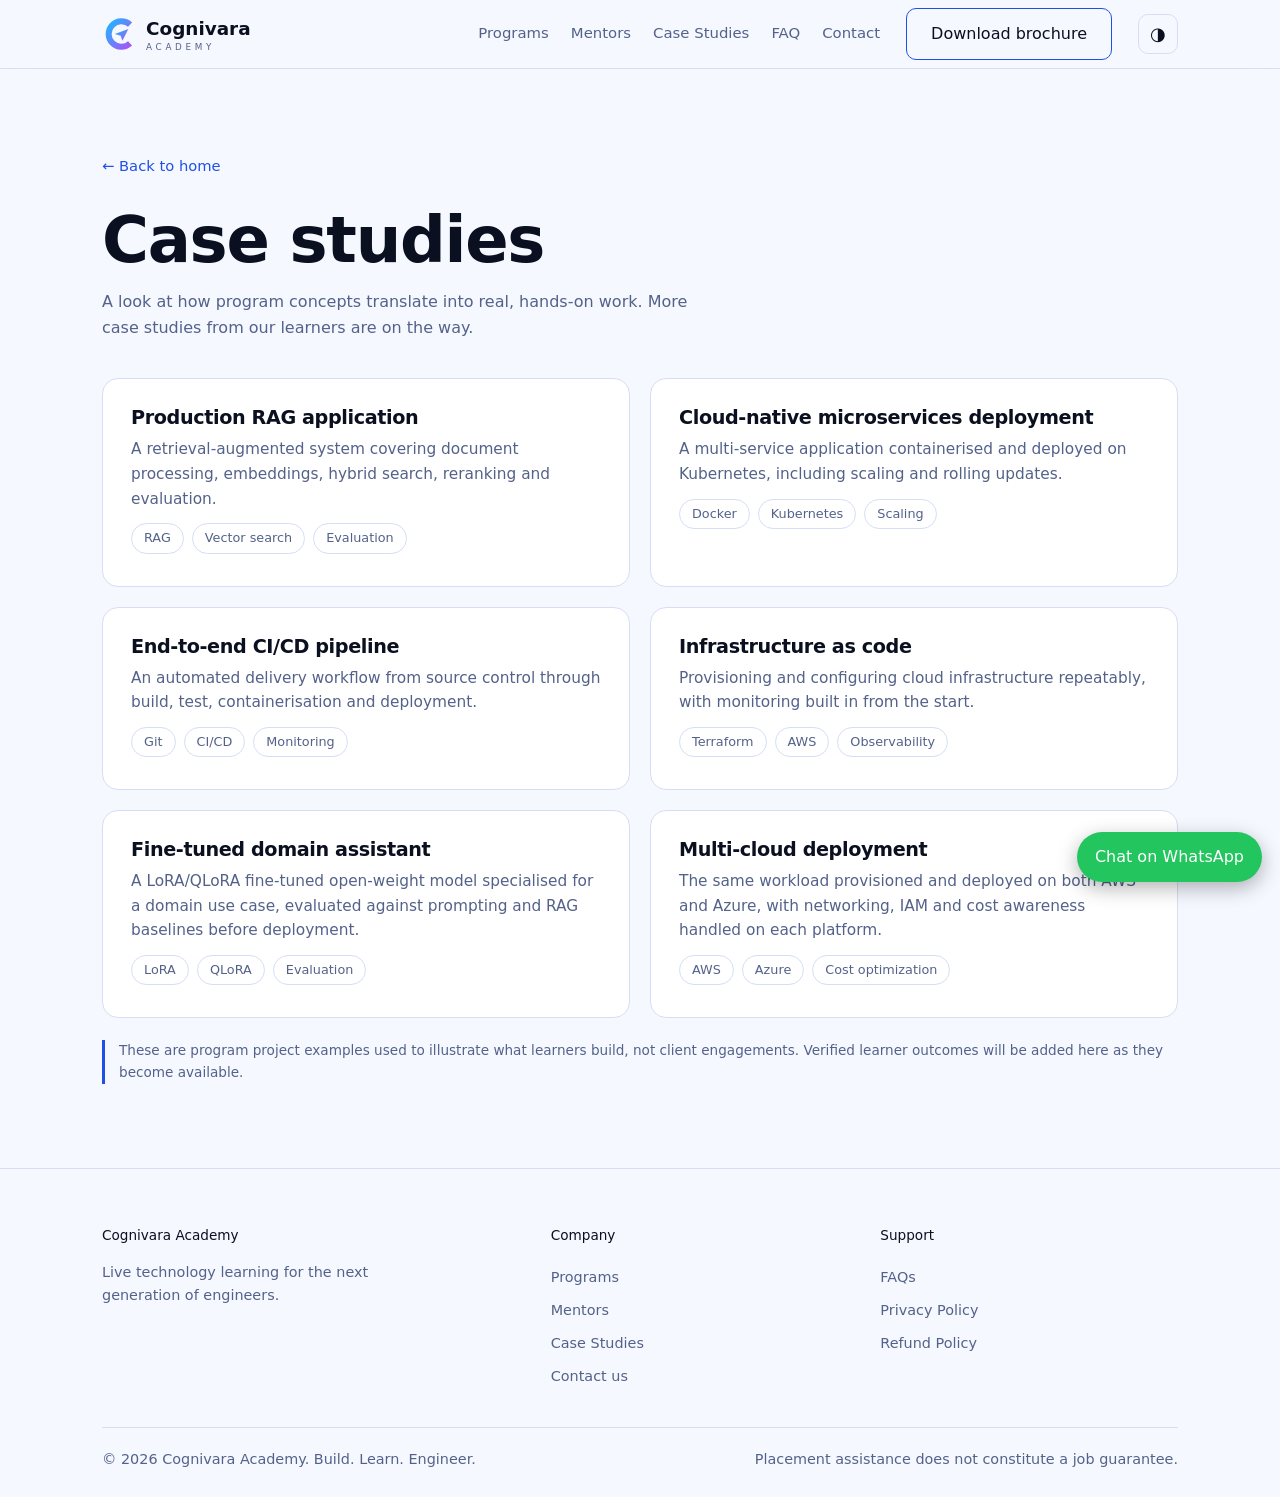
==== case-studies.html @ e8ca01d2 "initial commit" ====
<!DOCTYPE html>
<html lang="en" data-theme="dark">
<head>
<meta charset="utf-8">
<meta name="viewport" content="width=device-width, initial-scale=1">
<title>Case Studies | Cognivara Academy</title>
<meta name="description" content="Real program project examples from Cognivara Academy's GenAI and DevOps cohorts: RAG systems, Kubernetes deployments, CI/CD pipelines and infrastructure as code.">
<meta name="keywords" content="GenAI project examples, DevOps project examples, RAG case study, Kubernetes case study, CI/CD pipeline example, Cognivara Academy">
<meta name="robots" content="index, follow">
<link rel="canonical" href="https://cognivaraacademy.com/case-studies.html">
<meta name="theme-color" content="#050b1a">
<meta property="og:type" content="website">
<meta property="og:site_name" content="Cognivara Academy">
<meta property="og:title" content="Case Studies | Cognivara Academy">
<meta property="og:description" content="Real program project examples from Cognivara Academy's GenAI and DevOps cohorts.">
<meta property="og:url" content="https://cognivaraacademy.com/case-studies.html">
<meta name="twitter:card" content="summary">
<meta http-equiv="Content-Security-Policy" content="default-src 'self'; script-src 'self'; style-src 'self' https://fonts.googleapis.com; font-src https://fonts.gstatic.com; img-src 'self' data:; connect-src 'none'; object-src 'none'; base-uri 'self'; form-action 'none'; frame-ancestors 'none'">
<meta name="referrer" content="no-referrer">
<link rel="icon" href="data:image/svg+xml,%3Csvg xmlns='http://www.w3.org/2000/svg' viewBox='0 0 32 32'%3E%3Crect width='32' height='32' rx='8' fill='%232563ff'/%3E%3Ctext x='16' y='23' font-size='20' font-weight='700' text-anchor='middle' fill='white' font-family='sans-serif'%3EC%3C/text%3E%3C/svg%3E">
<link rel="preconnect" href="https://fonts.googleapis.com"><link rel="preconnect" href="https://fonts.gstatic.com" crossorigin>
<link href="https://fonts.googleapis.com/css2?family=Outfit:wght@400;500;600;700&display=swap" rel="stylesheet">
<link rel="stylesheet" href="style.css">
</head>
<body>
<header><div class="wrap"><nav>
<a class="brand" href="index.html" aria-label="Cognivara Academy home">
<svg width="34" height="34" viewBox="0 0 40 40" aria-hidden="true"><defs><linearGradient id="lg" x1="0" y1="0" x2="1" y2="1"><stop offset="0" stop-color="#1fb6ff"/><stop offset="1" stop-color="#a855f7"/></linearGradient></defs><path d="M33 9A15 15 0 1 0 33 31" fill="none" stroke="url(#lg)" stroke-width="7"/><path d="M15 20l16-6-7 14-2-6z" fill="url(#lg)"/></svg>
<span>Cognivara<small>ACADEMY</small></span></a>
<div class="links" id="links"><a href="index.html#programs">Programs</a><a href="index.html#mentors">Mentors</a><a href="case-studies.html">Case Studies</a><a href="index.html#faq">FAQ</a><a href="index.html#contact">Contact</a></div>
<div class="dd" data-dd>
<button class="btn sec dd-btn" type="button" aria-haspopup="true" aria-expanded="false">Download brochure</button>
<div class="dd-menu" role="menu">
<button type="button" role="menuitem" data-brochure="devops">DevOps Engineer brochure</button>
<button type="button" role="menuitem" data-brochure="genai">Advanced GenAI Engineer brochure</button>
</div></div>
<button class="icon" id="theme" aria-label="Switch between dark and light theme">&#9681;</button>
<button class="icon menu" id="menu" aria-label="Open menu" aria-expanded="false">&#9776;</button>
</nav></div></header>

<main><section><div class="wrap">
<a class="back" href="index.html">&larr; Back to home</a>
<h1 class="mb-12">Case studies</h1>
<p class="lead">A look at how program concepts translate into real, hands-on work. More case studies from our learners are on the way.</p>
<div class="grid g2">
<article class="card"><h3>Production RAG application</h3><p>A retrieval-augmented system covering document processing, embeddings, hybrid search, reranking and evaluation.</p>
<div class="tags"><span>RAG</span><span>Vector search</span><span>Evaluation</span></div></article>
<article class="card"><h3>Cloud-native microservices deployment</h3><p>A multi-service application containerised and deployed on Kubernetes, including scaling and rolling updates.</p>
<div class="tags"><span>Docker</span><span>Kubernetes</span><span>Scaling</span></div></article>
<article class="card"><h3>End-to-end CI/CD pipeline</h3><p>An automated delivery workflow from source control through build, test, containerisation and deployment.</p>
<div class="tags"><span>Git</span><span>CI/CD</span><span>Monitoring</span></div></article>
<article class="card"><h3>Infrastructure as code</h3><p>Provisioning and configuring cloud infrastructure repeatably, with monitoring built in from the start.</p>
<div class="tags"><span>Terraform</span><span>AWS</span><span>Observability</span></div></article>
<article class="card"><h3>Fine-tuned domain assistant</h3><p>A LoRA/QLoRA fine-tuned open-weight model specialised for a domain use case, evaluated against prompting and RAG baselines before deployment.</p>
<div class="tags"><span>LoRA</span><span>QLoRA</span><span>Evaluation</span></div></article>
<article class="card"><h3>Multi-cloud deployment</h3><p>The same workload provisioned and deployed on both AWS and Azure, with networking, IAM and cost awareness handled on each platform.</p>
<div class="tags"><span>AWS</span><span>Azure</span><span>Cost optimization</span></div></article>
</div>
<p class="note">These are program project examples used to illustrate what learners build, not client engagements. Verified learner outcomes will be added here as they become available.</p>
</div></section></main>

<footer><div class="wrap">
<div class="fgrid">
<div><h4>Cognivara Academy</h4><p class="footer-desc">Live technology learning for the next generation of engineers.</p></div>
<div><h4>Company</h4><a href="index.html#programs">Programs</a><a href="index.html#mentors">Mentors</a><a href="case-studies.html">Case Studies</a><a href="index.html#contact">Contact us</a></div>
<div><h4>Support</h4><a href="index.html#faq">FAQs</a><a href="privacy-policy.html">Privacy Policy</a><a href="refund-policy.html">Refund Policy</a></div>
</div>
<div class="fbottom"><span>&copy; 2026 Cognivara Academy. Build. Learn. Engineer.</span><span>Placement assistance does not constitute a job guarantee.</span></div>
</div></footer>
<a class="wa" href="https://wa.me/919920011295?text=Hi%20Cognivara%2C%20I%20want%20to%20know%20more%20about%20your%20programs" target="_blank" rel="noopener noreferrer">Chat on WhatsApp</a>

<script src="assets/js/main.js" defer></script>
</body>
</html>
---- style.css ----
:root{--bg:#050b1a;--bg2:#0a1330;--card:#0d1734;--line:#1c2a55;--tx:#eaf0ff;--mut:#9aa8cf;--acc:#2f7bff;--g:linear-gradient(90deg,#1fb6ff,#a855f7);--glow:rgba(47,123,255,.18)}
:root[data-theme=light]{--bg:#f5f8ff;--bg2:#eaf0ff;--card:#fff;--line:#d5def5;--tx:#0b1020;--mut:#54628a;--acc:#2050e6;--glow:rgba(32,80,230,.1)}
*{box-sizing:border-box;margin:0}
html{scroll-behavior:smooth;scroll-padding-top:76px}
body{font-family:Outfit,system-ui,sans-serif;background:var(--bg);color:var(--tx);line-height:1.6;transition:background .3s,color .3s}
a{color:inherit;text-decoration:none}
:focus-visible{outline:2px solid var(--acc);outline-offset:3px}
.wrap{max-width:1120px;margin:0 auto;padding:0 22px}
section{padding:84px 0}
h1,h2,h3{line-height:1.15;letter-spacing:-.02em}
h2{font-size:clamp(1.7rem,3.4vw,2.4rem);margin-bottom:12px}
.lead{color:var(--mut);max-width:60ch;margin-bottom:38px}
.grad{background:var(--g);-webkit-background-clip:text;background-clip:text;color:transparent}
header{position:sticky;top:0;z-index:20;background:color-mix(in srgb,var(--bg) 88%,transparent);backdrop-filter:blur(12px);border-bottom:1px solid var(--line)}
nav{display:flex;align-items:center;gap:26px;height:68px}
.brand{display:flex;align-items:center;gap:10px;font-weight:600;font-size:1.15rem}
.brand small{display:block;font-size:.55rem;letter-spacing:.42em;color:var(--mut);font-weight:400;margin-top:-4px}
.links{display:flex;gap:22px;margin-left:auto;font-size:.93rem;color:var(--mut)}
.links a:hover{color:var(--tx)}
.btn{display:inline-flex;align-items:center;gap:8px;padding:12px 24px;border-radius:10px;font:inherit;font-weight:500;border:1px solid var(--acc);cursor:pointer;transition:transform .15s,background .2s}
.btn:active{transform:scale(.97)}
.pri{background:var(--acc);color:#fff}.pri:hover{filter:brightness(1.1)}
.sec{background:transparent;color:var(--tx)}.sec:hover{background:var(--glow)}
.icon{width:40px;height:40px;border-radius:10px;border:1px solid var(--line);background:transparent;color:var(--tx);cursor:pointer;font-size:1.1rem}
.menu{display:none}
.hero{padding:88px 0 70px;background:radial-gradient(900px 500px at 85% 20%,var(--glow),transparent 70%)}
.hero .wrap{display:grid;grid-template-columns:1.1fr .9fr;gap:40px;align-items:center}
h1{font-size:clamp(2.4rem,5.6vw,4rem);margin-bottom:20px}
.hero p{color:var(--mut);font-size:1.1rem;max-width:52ch;margin-bottom:30px}
.cta{display:flex;gap:14px;flex-wrap:wrap;margin-bottom:38px}
.marks{display:flex;gap:28px;flex-wrap:wrap;font-size:.88rem;color:var(--mut)}
.marks b{display:block;color:var(--tx);font-weight:500}
.art{width:100%;height:auto;border-radius:18px;border:1px solid var(--line);background:linear-gradient(180deg,#050b1a,#101c4a 70%,#3a2a6a)}
.grid{display:grid;gap:20px}.g2{grid-template-columns:repeat(2,1fr)}.g3{grid-template-columns:repeat(3,1fr)}
.card{background:var(--card);border:1px solid var(--line);border-radius:16px;padding:28px}
.card h3{font-size:1.2rem;margin-bottom:8px}
.card p,.card li{color:var(--mut);font-size:.96rem}
.card ul{padding-left:18px;margin:14px 0 22px}
.prog{border-top:3px solid var(--acc)}
.tags{display:flex;flex-wrap:wrap;gap:8px;margin:12px 0 4px}
.tags span{font-size:.8rem;padding:4px 12px;border-radius:99px;border:1px solid var(--line);color:var(--mut)}
.alt{background:var(--bg2)}
.steps{counter-reset:s;display:grid;grid-template-columns:repeat(3,1fr);gap:20px}
.steps div{counter-increment:s;padding-left:54px;position:relative}
.steps div::before{content:counter(s);position:absolute;left:0;top:0;width:38px;height:38px;border-radius:50%;background:var(--g);color:#fff;display:grid;place-items:center;font-weight:600}
.steps h3{font-size:1.05rem}.steps p{color:var(--mut);font-size:.94rem}
.who{display:flex;gap:16px;align-items:center;margin-bottom:12px}
.av{width:56px;height:56px;border-radius:50%;background:var(--g);display:grid;place-items:center;font-weight:700;font-size:1.3rem;color:#fff}
.note{font-size:.85rem;color:var(--mut);margin-top:22px;border-left:3px solid var(--acc);padding-left:14px}
details{border-bottom:1px solid var(--line);padding:18px 0}
summary{cursor:pointer;font-weight:500;list-style:none;display:flex;justify-content:space-between}
summary::after{content:"+";color:var(--acc);font-size:1.3rem;line-height:1}
details[open] summary::after{content:"\2212"}
details p{color:var(--mut);margin-top:10px;max-width:70ch}
.contact{display:grid;grid-template-columns:.8fr 1.2fr;gap:36px}
.info a{display:block;margin:6px 0 18px;font-size:1.05rem;color:var(--acc)}
form{display:grid;gap:16px}
label{font-size:.88rem;color:var(--mut);display:grid;gap:6px}
input,select,textarea{font:inherit;color:var(--tx);background:var(--bg);border:1px solid var(--line);border-radius:10px;padding:12px 14px;width:100%}
input:focus,select:focus,textarea:focus{border-color:var(--acc);outline:none;box-shadow:0 0 0 3px var(--glow)}
.row{display:grid;grid-template-columns:1fr 1fr;gap:16px}
.hp{position:absolute;left:-9999px;height:0;overflow:hidden}
#msg{min-height:1.4em;font-size:.94rem}
#msg.ok{color:#22c55e}#msg.err{color:#f87171}
footer{border-top:1px solid var(--line);padding:56px 0 26px;color:var(--mut);font-size:.9rem}
.fgrid{display:grid;grid-template-columns:1.4fr 1fr 1fr;gap:32px;padding-bottom:34px}
.fgrid h4{color:var(--tx);font-size:.85rem;font-weight:500;margin-bottom:14px}
.fgrid a{display:block;color:var(--mut);padding:5px 0}
.fgrid a:hover{color:var(--acc)}
.fbottom{border-top:1px solid var(--line);padding-top:20px;display:flex;justify-content:space-between;flex-wrap:wrap;gap:10px}
@media(max-width:700px){.fgrid{grid-template-columns:1fr 1fr}}
.wa{position:fixed;right:18px;bottom:18px;background:#22c55e;color:#fff;padding:12px 18px;border-radius:99px;font-weight:500;box-shadow:0 6px 20px rgba(0,0,0,.3);z-index:15}
@media(max-width:860px){
.hero .wrap,.contact,.g2,.g3,.steps,.row{grid-template-columns:1fr}
.links{display:none;position:absolute;top:68px;left:0;right:0;flex-direction:column;background:var(--bg);padding:18px 22px;border-bottom:1px solid var(--line)}
.links.open{display:flex}.menu{display:block;margin-left:auto}.links{margin-left:0}
nav>.btn{display:none}section{padding:60px 0}}
@media(prefers-reduced-motion:reduce){*{transition:none!important;scroll-behavior:auto!important}}
.dd{position:relative;display:inline-block}
.dd-menu{position:absolute;top:calc(100% + 8px);right:0;min-width:240px;background:var(--card);border:1px solid var(--line);border-radius:12px;padding:8px;display:none;box-shadow:0 12px 30px rgba(0,0,0,.28);z-index:30}
.dd.open .dd-menu{display:block}
.dd-menu button{display:block;width:100%;text-align:left;background:transparent;border:0;color:var(--tx);font:inherit;padding:10px 12px;border-radius:8px;cursor:pointer}
.dd-menu button:hover,.dd-menu button:focus-visible{background:var(--glow)}
.broch-note{display:none;background:var(--glow);border:1px solid var(--acc);border-radius:10px;padding:12px 14px;font-size:.9rem;margin-bottom:4px}
.broch-note.show{display:block}
.broch-note button{background:none;border:0;color:var(--acc);font:inherit;cursor:pointer;padding:0;margin-left:6px;text-decoration:underline}
.card .row2{display:flex;gap:10px;flex-wrap:wrap}
.legal{max-width:760px}
.legal h2{margin-top:36px}
.legal h2:first-child{margin-top:0}
.legal p,.legal li{color:var(--mut);margin-bottom:12px}
.legal ul{padding-left:20px}
.updated{color:var(--mut);font-size:.88rem;margin-bottom:34px}
.back{display:inline-flex;gap:6px;color:var(--acc);margin-bottom:26px;font-size:.92rem}
.mb-12{margin-bottom:12px}
.mt-24{margin-top:24px}
.footer-desc{max-width:34ch}
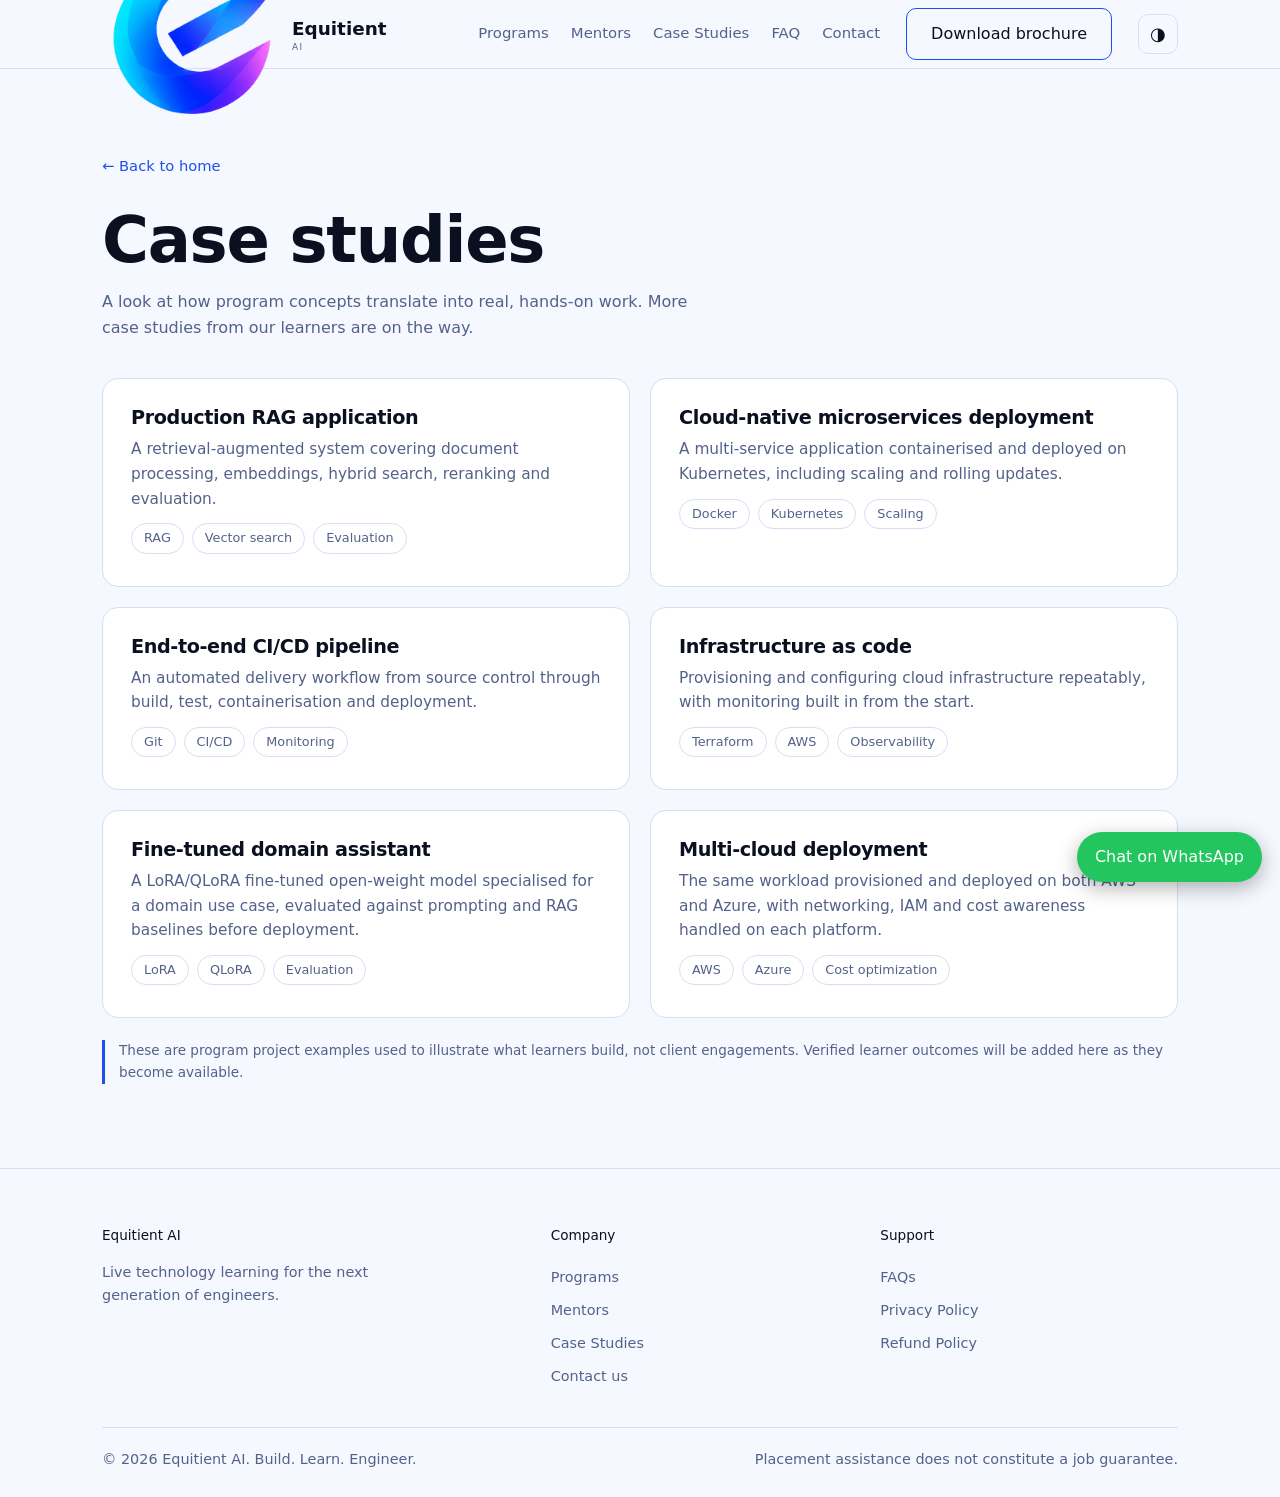
==== commit cc72bf48: "enhance  the UI" ====
--- a/case-studies.html
+++ b/case-studies.html
@@ -3,30 +3,36 @@
 <head>
 <meta charset="utf-8">
 <meta name="viewport" content="width=device-width, initial-scale=1">
-<title>Case Studies | Cognivara Academy</title>
-<meta name="description" content="Real program project examples from Cognivara Academy's GenAI and DevOps cohorts: RAG systems, Kubernetes deployments, CI/CD pipelines and infrastructure as code.">
-<meta name="keywords" content="GenAI project examples, DevOps project examples, RAG case study, Kubernetes case study, CI/CD pipeline example, Cognivara Academy">
+<title>Case Studies | Equitient AI</title>
+<meta name="description" content="Real program project examples from Equitient AI's GenAI and DevOps cohorts: RAG systems, Kubernetes deployments, CI/CD pipelines and infrastructure as code.">
+<meta name="keywords" content="GenAI project examples, DevOps project examples, RAG case study, Kubernetes case study, CI/CD pipeline example, Equitient AI">
 <meta name="robots" content="index, follow">
-<link rel="canonical" href="https://cognivaraacademy.com/case-studies.html">
+<link rel="canonical" href="https://equitientai.com/case-studies.html">
 <meta name="theme-color" content="#050b1a">
 <meta property="og:type" content="website">
-<meta property="og:site_name" content="Cognivara Academy">
-<meta property="og:title" content="Case Studies | Cognivara Academy">
-<meta property="og:description" content="Real program project examples from Cognivara Academy's GenAI and DevOps cohorts.">
-<meta property="og:url" content="https://cognivaraacademy.com/case-studies.html">
+<meta property="og:site_name" content="Equitient AI">
+<meta property="og:title" content="Case Studies | Equitient AI">
+<meta property="og:description" content="Real program project examples from Equitient AI's GenAI and DevOps cohorts.">
+<meta property="og:url" content="https://equitientai.com/case-studies.html">
+<meta property="og:image" content="https://equitientai.com/assets/img/og-cover.png">
+<meta name="twitter:card" content="summary_large_image">
+<meta name="twitter:title" content="Case Studies | Equitient AI">
+<meta name="twitter:image" content="https://equitientai.com/assets/img/og-cover.png">
 <meta name="twitter:card" content="summary">
 <meta http-equiv="Content-Security-Policy" content="default-src 'self'; script-src 'self'; style-src 'self' https://fonts.googleapis.com; font-src https://fonts.gstatic.com; img-src 'self' data:; connect-src 'none'; object-src 'none'; base-uri 'self'; form-action 'none'; frame-ancestors 'none'">
 <meta name="referrer" content="no-referrer">
-<link rel="icon" href="data:image/svg+xml,%3Csvg xmlns='http://www.w3.org/2000/svg' viewBox='0 0 32 32'%3E%3Crect width='32' height='32' rx='8' fill='%232563ff'/%3E%3Ctext x='16' y='23' font-size='20' font-weight='700' text-anchor='middle' fill='white' font-family='sans-serif'%3EC%3C/text%3E%3C/svg%3E">
+<link rel="icon" href="favicon.ico" sizes="any">
+<link rel="icon" type="image/png" sizes="32x32" href="assets/img/favicon-32.png">
+<link rel="apple-touch-icon" sizes="180x180" href="assets/img/apple-touch-icon.png">
 <link rel="preconnect" href="https://fonts.googleapis.com"><link rel="preconnect" href="https://fonts.gstatic.com" crossorigin>
 <link href="https://fonts.googleapis.com/css2?family=Outfit:wght@400;500;600;700&display=swap" rel="stylesheet">
 <link rel="stylesheet" href="style.css">
 </head>
 <body>
 <header><div class="wrap"><nav>
-<a class="brand" href="index.html" aria-label="Cognivara Academy home">
-<svg width="34" height="34" viewBox="0 0 40 40" aria-hidden="true"><defs><linearGradient id="lg" x1="0" y1="0" x2="1" y2="1"><stop offset="0" stop-color="#1fb6ff"/><stop offset="1" stop-color="#a855f7"/></linearGradient></defs><path d="M33 9A15 15 0 1 0 33 31" fill="none" stroke="url(#lg)" stroke-width="7"/><path d="M15 20l16-6-7 14-2-6z" fill="url(#lg)"/></svg>
-<span>Cognivara<small>ACADEMY</small></span></a>
+<a class="brand" href="index.html" aria-label="Equitient AI home">
+<img class="brand-mark" src="assets/img/logo-icon.png" width="34" height="34" alt="" aria-hidden="true">
+<span>Equitient<small>AI</small></span></a>
 <div class="links" id="links"><a href="index.html#programs">Programs</a><a href="index.html#mentors">Mentors</a><a href="case-studies.html">Case Studies</a><a href="index.html#faq">FAQ</a><a href="index.html#contact">Contact</a></div>
 <div class="dd" data-dd>
 <button class="btn sec dd-btn" type="button" aria-haspopup="true" aria-expanded="false">Download brochure</button>
@@ -61,13 +67,13 @@
 
 <footer><div class="wrap">
 <div class="fgrid">
-<div><h4>Cognivara Academy</h4><p class="footer-desc">Live technology learning for the next generation of engineers.</p></div>
+<div><h4>Equitient AI</h4><p class="footer-desc">Live technology learning for the next generation of engineers.</p></div>
 <div><h4>Company</h4><a href="index.html#programs">Programs</a><a href="index.html#mentors">Mentors</a><a href="case-studies.html">Case Studies</a><a href="index.html#contact">Contact us</a></div>
 <div><h4>Support</h4><a href="index.html#faq">FAQs</a><a href="privacy-policy.html">Privacy Policy</a><a href="refund-policy.html">Refund Policy</a></div>
 </div>
-<div class="fbottom"><span>&copy; 2026 Cognivara Academy. Build. Learn. Engineer.</span><span>Placement assistance does not constitute a job guarantee.</span></div>
+<div class="fbottom"><span>&copy; 2026 Equitient AI. Build. Learn. Engineer.</span><span>Placement assistance does not constitute a job guarantee.</span></div>
 </div></footer>
-<a class="wa" href="https://wa.me/919920011295?text=Hi%20Cognivara%2C%20I%20want%20to%20know%20more%20about%20your%20programs" target="_blank" rel="noopener noreferrer">Chat on WhatsApp</a>
+<a class="wa" href="https://wa.me/919920011295?text=Hi%20Equitient%20AI%2C%20I%20want%20to%20know%20more%20about%20your%20programs" target="_blank" rel="noopener noreferrer">Chat on WhatsApp</a>
 
 <script src="assets/js/main.js" defer></script>
 </body>
--- a/style.css
+++ b/style.css
@@ -14,7 +14,23 @@
 header{position:sticky;top:0;z-index:20;background:color-mix(in srgb,var(--bg) 88%,transparent);backdrop-filter:blur(12px);border-bottom:1px solid var(--line)}
 nav{display:flex;align-items:center;gap:26px;height:68px}
 .brand{display:flex;align-items:center;gap:10px;font-weight:600;font-size:1.15rem}
-.brand small{display:block;font-size:.55rem;letter-spacing:.42em;color:var(--mut);font-weight:400;margin-top:-4px}
+.brand-mark{
+    width:180px;
+    height:auto;
+    object-fit:contain;
+    flex:none;
+}
+
+/* Dark theme */
+:root[data-theme="dark"] .logo-light{
+    display:none;
+}
+
+/* Light theme */
+:root[data-theme="light"] .logo-dark{
+    display:none;
+}
+.brand small{display:block;font-size:.55rem;letter-spacing:.16em;color:var(--mut);font-weight:400;margin-top:-4px}
 .links{display:flex;gap:22px;margin-left:auto;font-size:.93rem;color:var(--mut)}
 .links a:hover{color:var(--tx)}
 .btn{display:inline-flex;align-items:center;gap:8px;padding:12px 24px;border-radius:10px;font:inherit;font-weight:500;border:1px solid var(--acc);cursor:pointer;transition:transform .15s,background .2s}
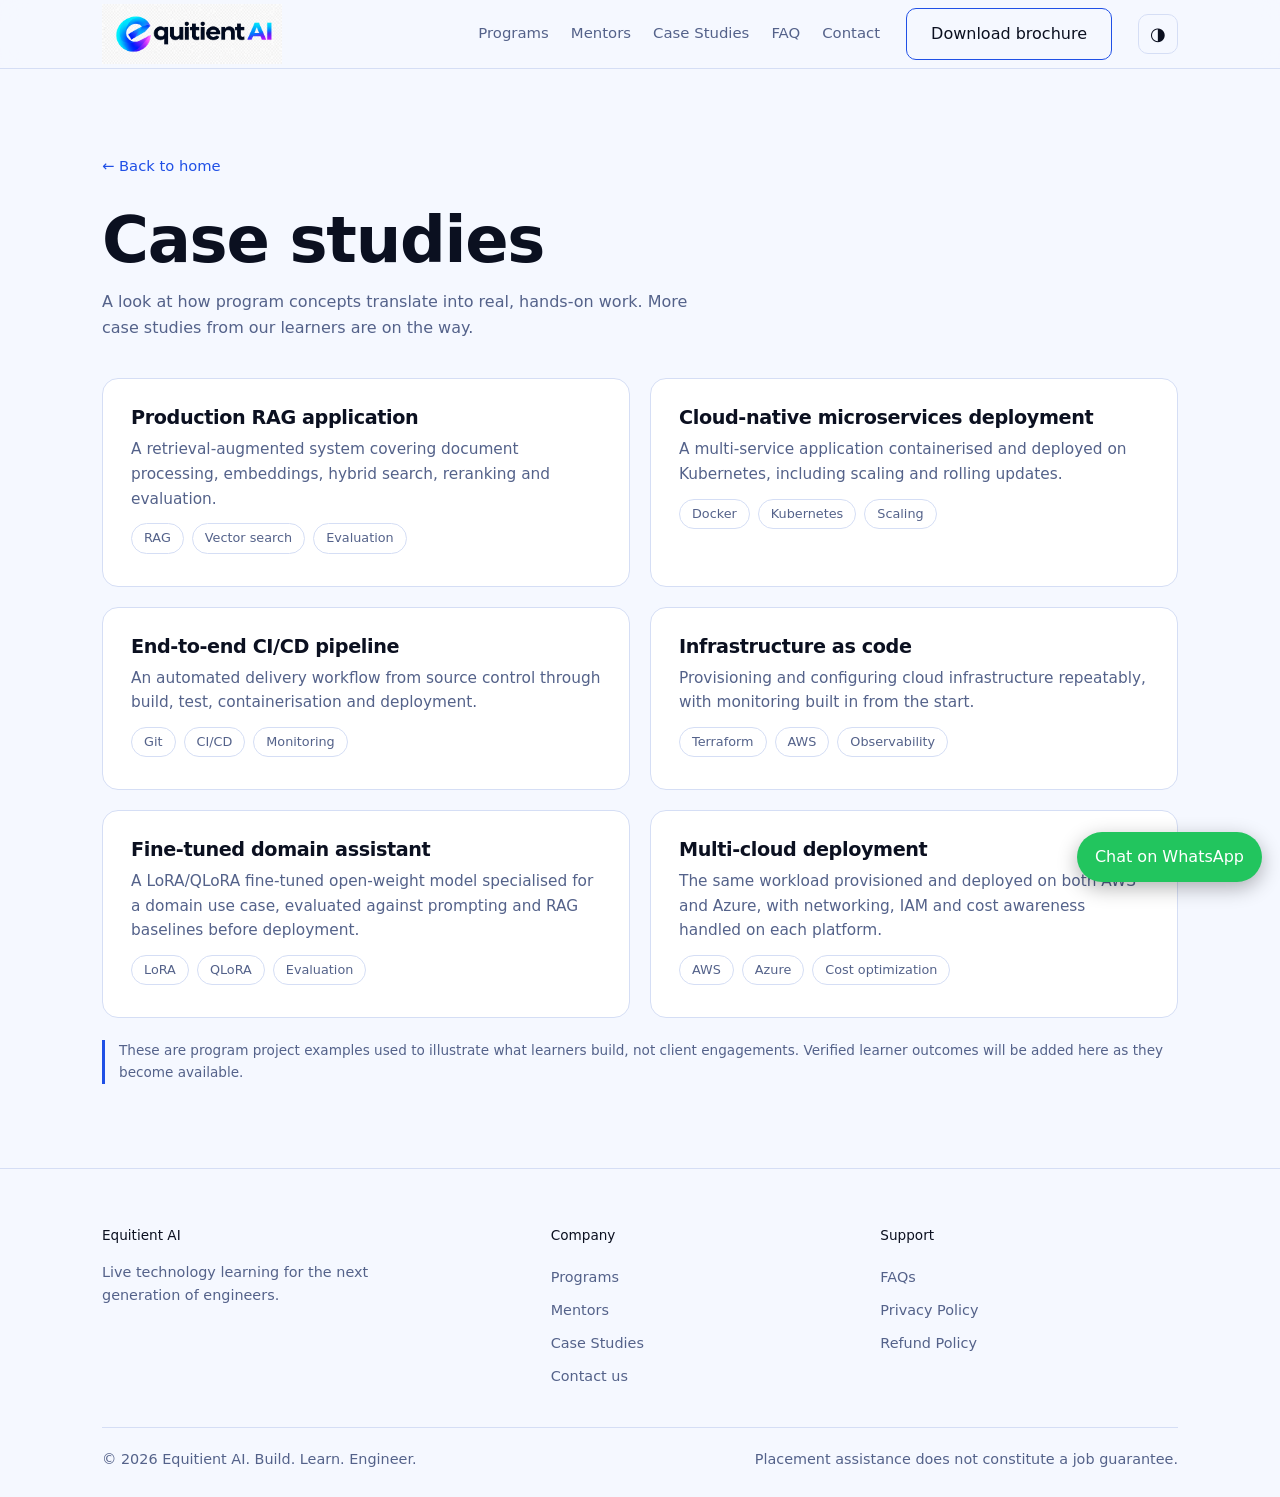
==== commit 601afb5b: "added the logo" ====
--- a/case-studies.html
+++ b/case-studies.html
@@ -30,9 +30,25 @@
 </head>
 <body>
 <header><div class="wrap"><nav>
-<a class="brand" href="index.html" aria-label="Equitient AI home">
+      <a class="brand" href="#home" aria-label="Equitient AI home">
+
+    <img
+        class="brand-mark logo-dark"
+        src="assets/img/og-cover-1.png"
+        width="180" height="180"
+        alt="Equitient AI"
+    >
+
+    <img
+        class="brand-mark logo-light"
+        src="assets/img/logo.png"
+        alt="Equitient AI"
+    >
+
+</a>
+<!-- <a class="brand" href="index.html" aria-label="Equitient AI home">
 <img class="brand-mark" src="assets/img/logo-icon.png" width="34" height="34" alt="" aria-hidden="true">
-<span>Equitient<small>AI</small></span></a>
+<span>Equitient<small>AI</small></span></a> -->
 <div class="links" id="links"><a href="index.html#programs">Programs</a><a href="index.html#mentors">Mentors</a><a href="case-studies.html">Case Studies</a><a href="index.html#faq">FAQ</a><a href="index.html#contact">Contact</a></div>
 <div class="dd" data-dd>
 <button class="btn sec dd-btn" type="button" aria-haspopup="true" aria-expanded="false">Download brochure</button>
--- a/style.css
+++ b/style.css
@@ -25,6 +25,9 @@
 :root[data-theme="dark"] .logo-light{
     display:none;
 }
+
+
+
 
 /* Light theme */
 :root[data-theme="light"] .logo-dark{
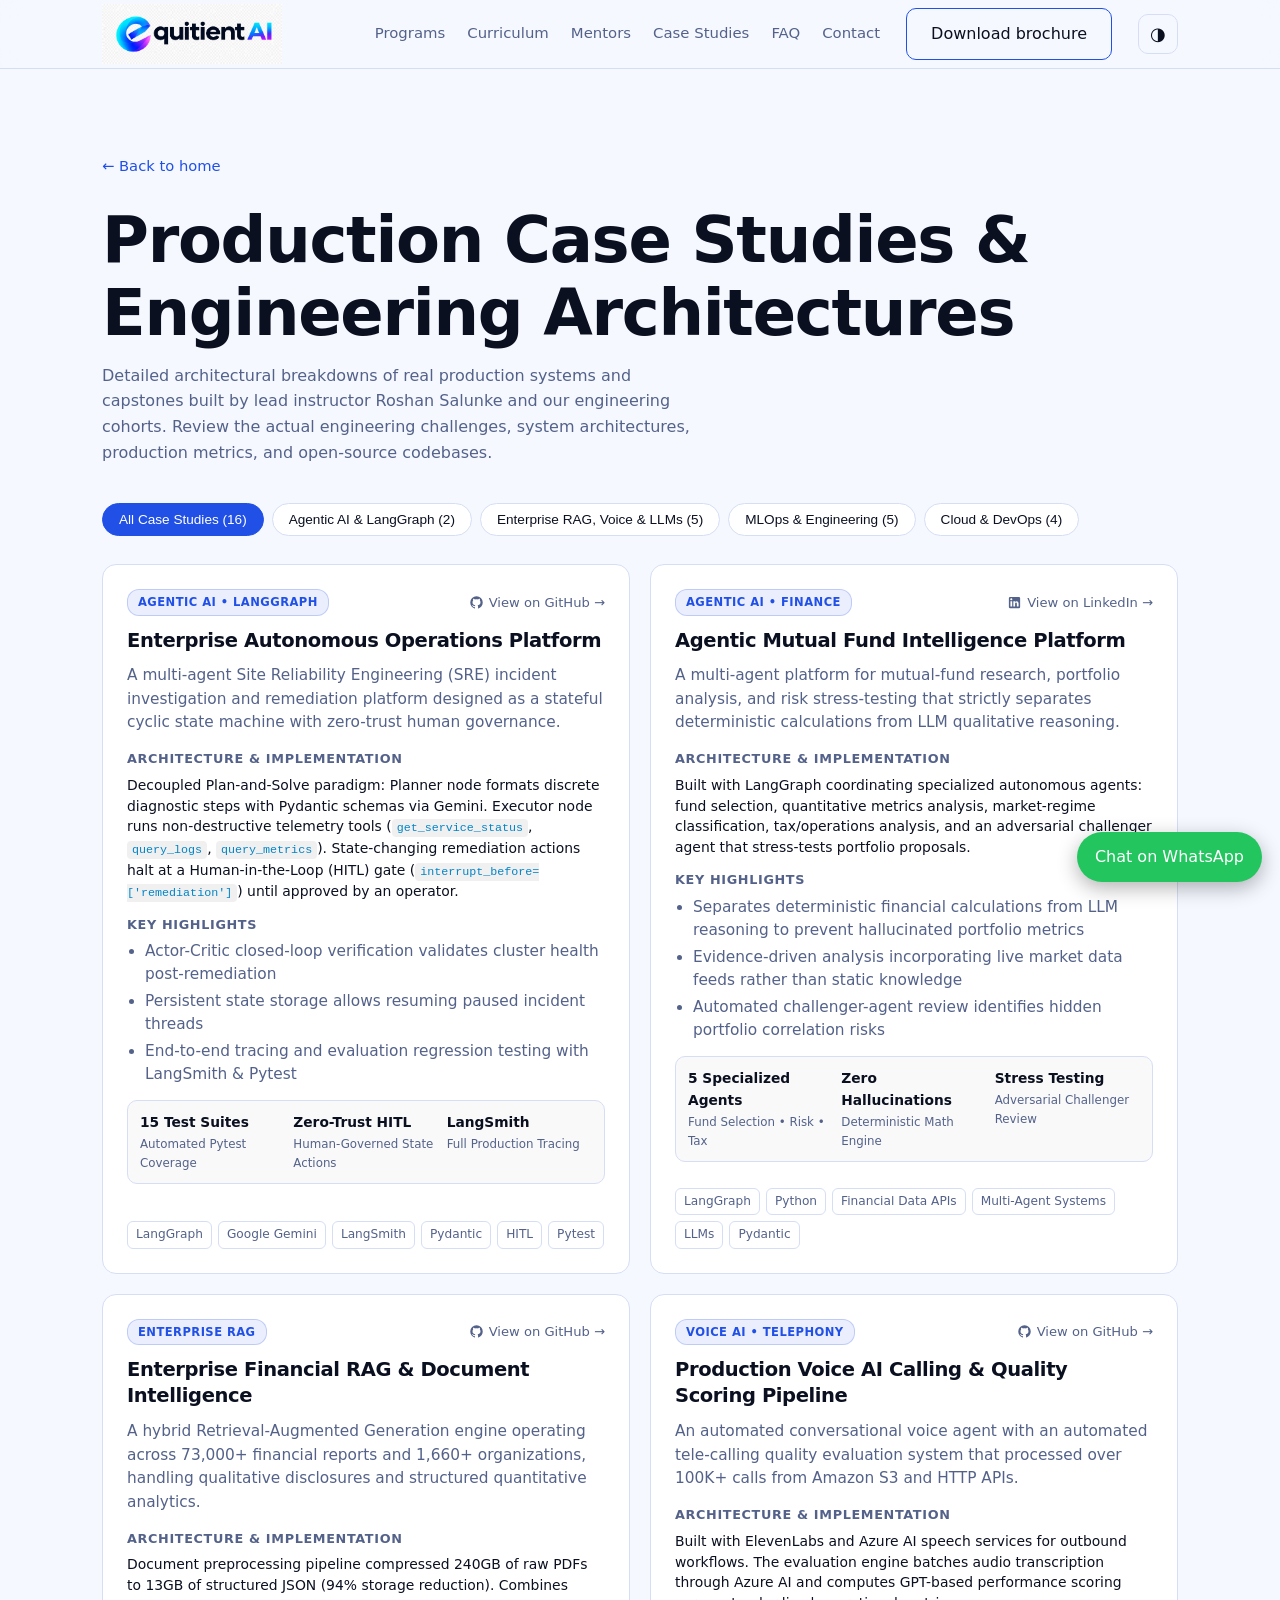
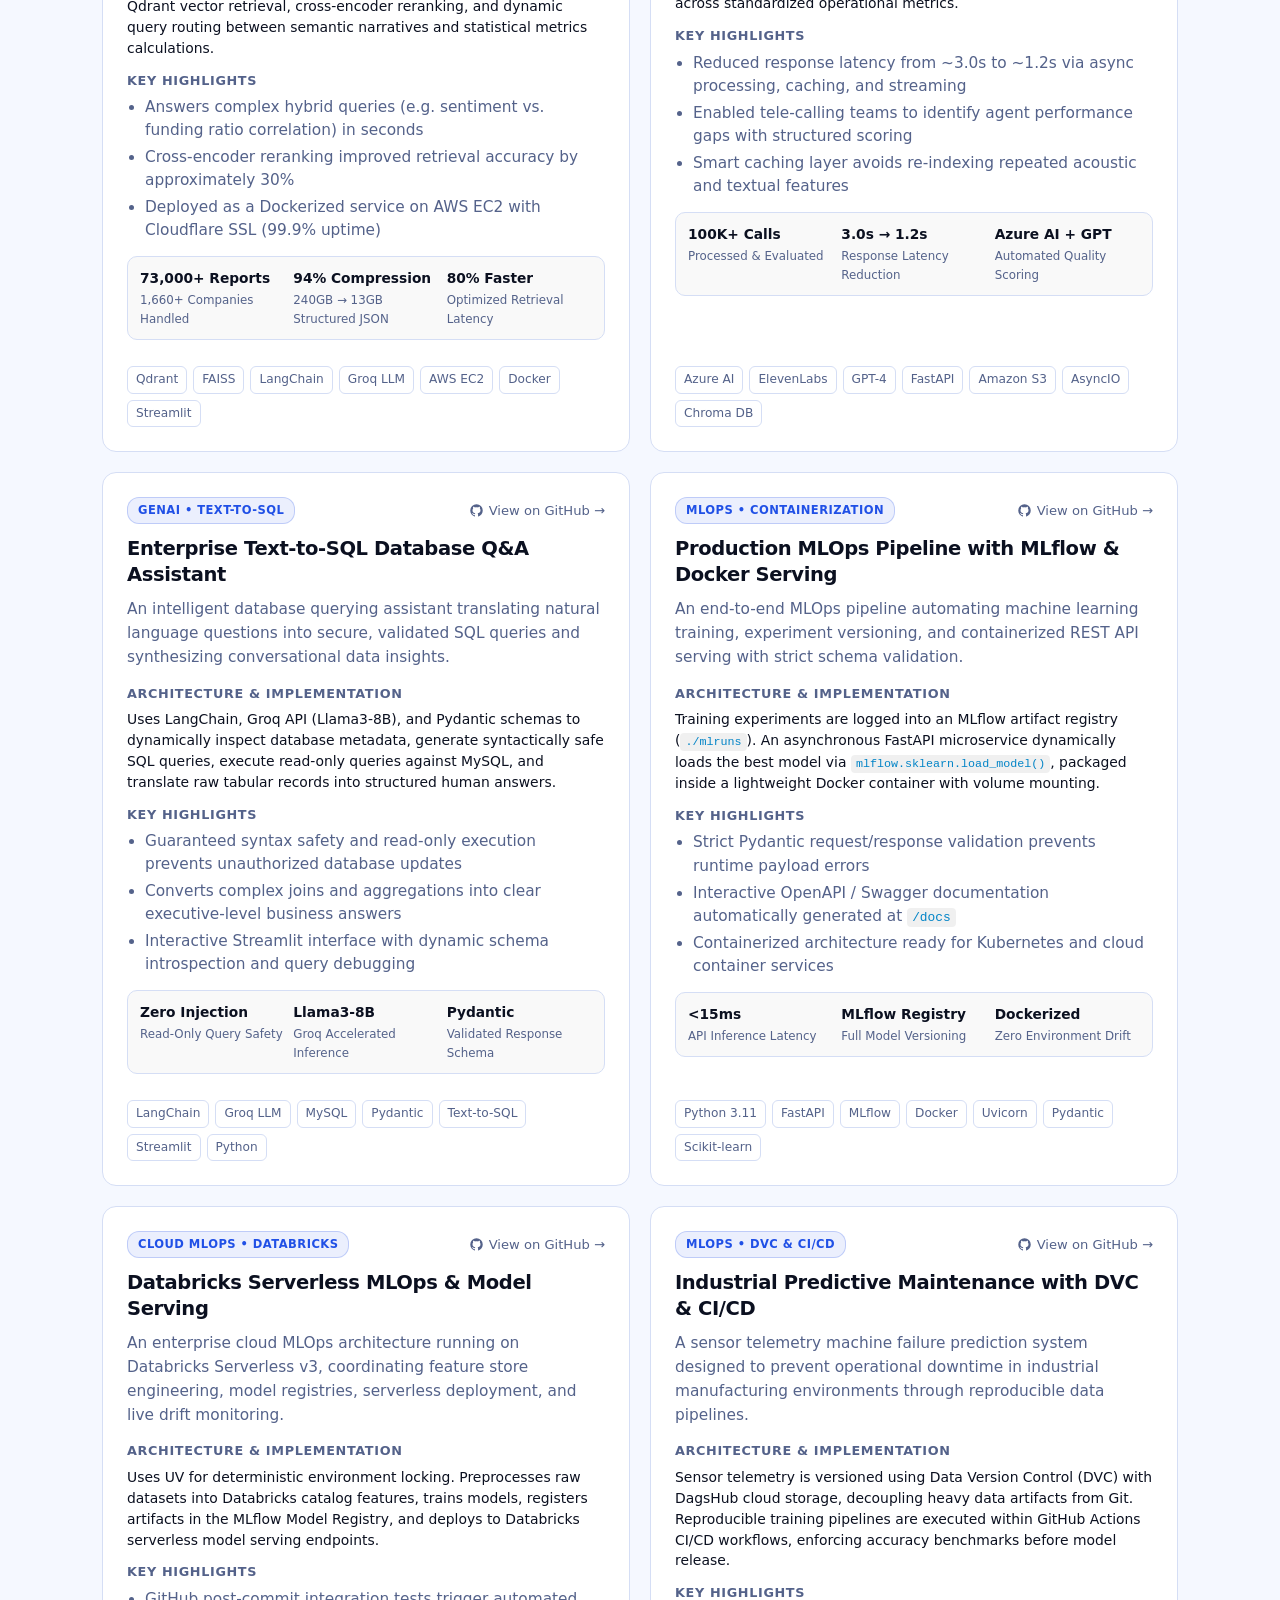
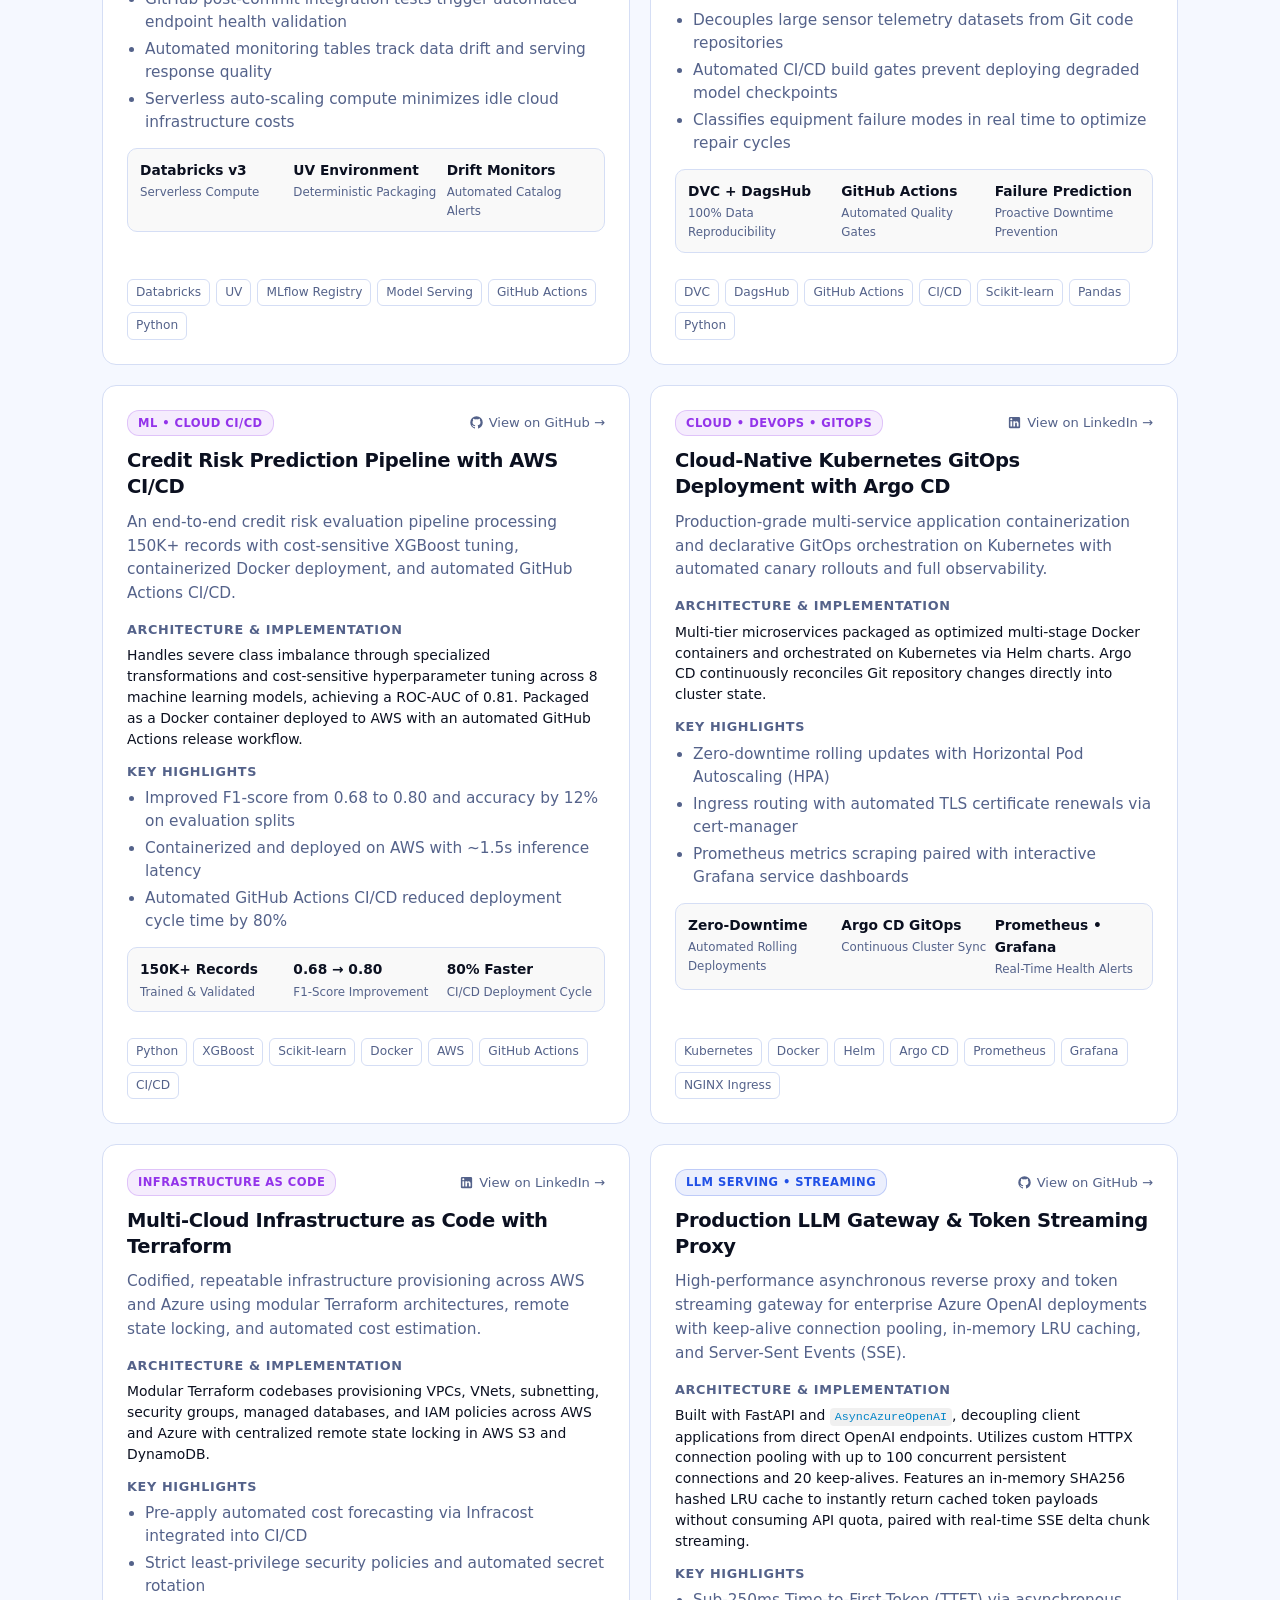
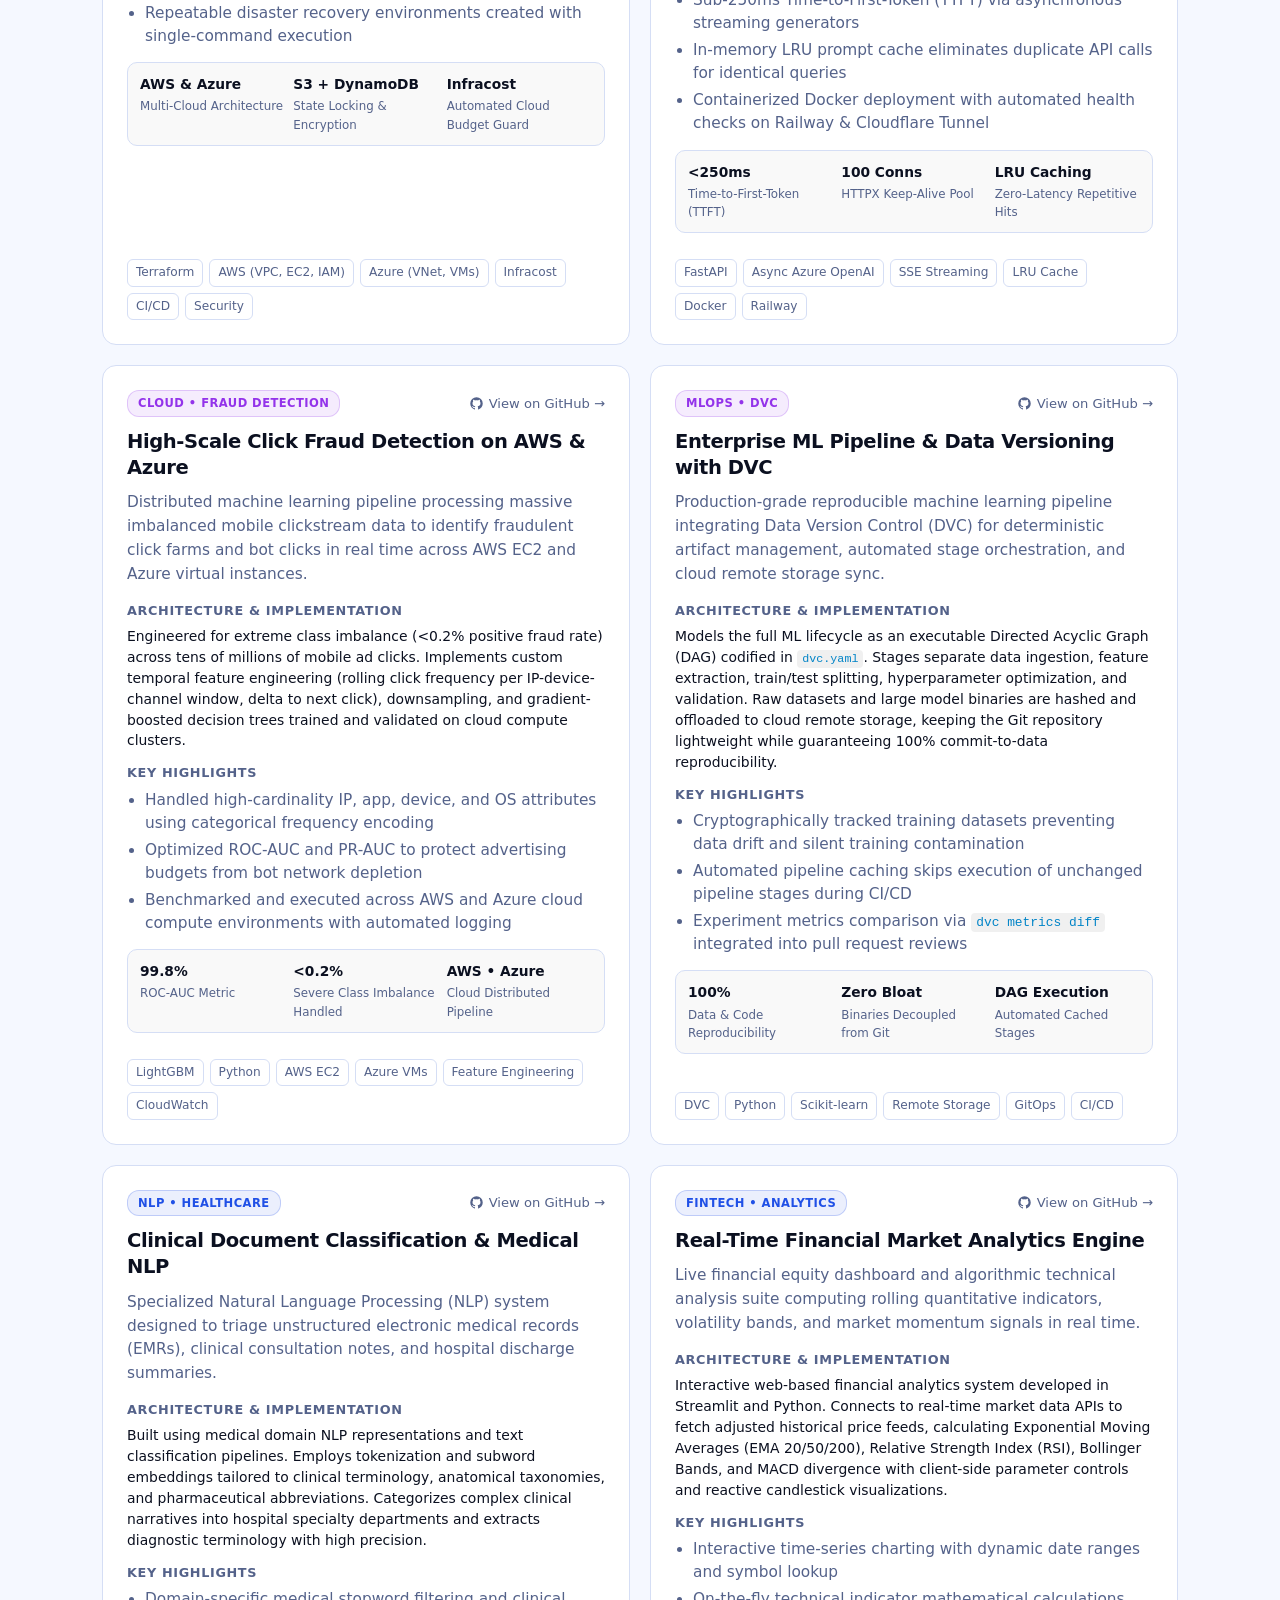
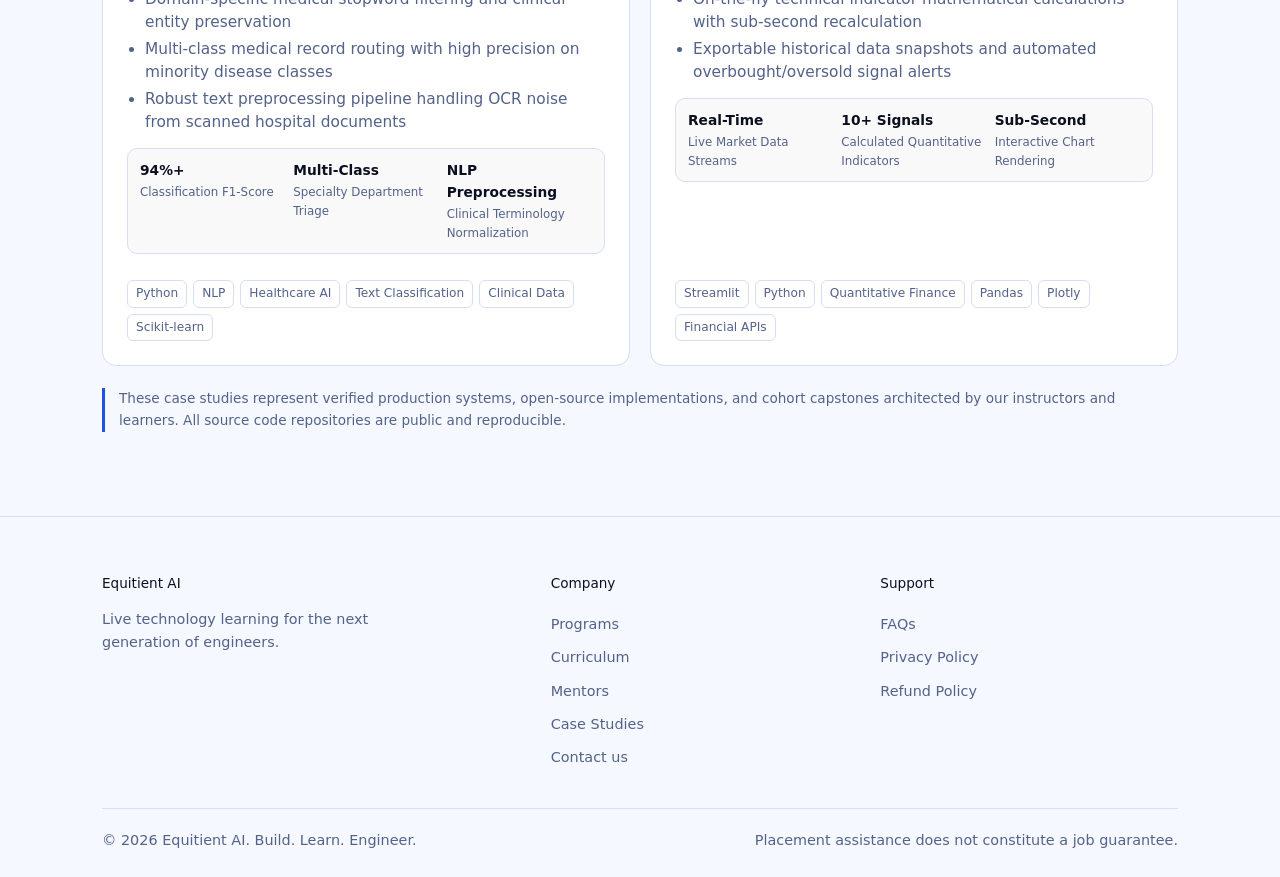
==== commit 66025a8d: "added all the changes with improvements" ====
--- a/case-studies.html
+++ b/case-studies.html
@@ -18,7 +18,6 @@
 <meta name="twitter:card" content="summary_large_image">
 <meta name="twitter:title" content="Case Studies | Equitient AI">
 <meta name="twitter:image" content="https://equitientai.com/assets/img/og-cover.png">
-<meta name="twitter:card" content="summary">
 <meta http-equiv="Content-Security-Policy" content="default-src 'self'; script-src 'self'; style-src 'self' https://fonts.googleapis.com; font-src https://fonts.gstatic.com; img-src 'self' data:; connect-src 'none'; object-src 'none'; base-uri 'self'; form-action 'none'; frame-ancestors 'none'">
 <meta name="referrer" content="no-referrer">
 <link rel="icon" href="favicon.ico" sizes="any">
@@ -27,29 +26,28 @@
 <link rel="preconnect" href="https://fonts.googleapis.com"><link rel="preconnect" href="https://fonts.gstatic.com" crossorigin>
 <link href="https://fonts.googleapis.com/css2?family=Outfit:wght@400;500;600;700&display=swap" rel="stylesheet">
 <link rel="stylesheet" href="style.css">
+<link rel="stylesheet" href="assets/mobile.css">
 </head>
 <body>
 <header><div class="wrap"><nav>
-      <a class="brand" href="#home" aria-label="Equitient AI home">
+      <a class="brand" href="index.html" aria-label="Equitient AI home">
 
     <img
         class="brand-mark logo-dark"
         src="assets/img/og-cover-1.png"
-        width="180" height="180"
+        width="180" height="60"
         alt="Equitient AI"
     >
 
     <img
         class="brand-mark logo-light"
         src="assets/img/logo.png"
+        width="180" height="60"
         alt="Equitient AI"
     >
 
 </a>
-<!-- <a class="brand" href="index.html" aria-label="Equitient AI home">
-<img class="brand-mark" src="assets/img/logo-icon.png" width="34" height="34" alt="" aria-hidden="true">
-<span>Equitient<small>AI</small></span></a> -->
-<div class="links" id="links"><a href="index.html#programs">Programs</a><a href="index.html#mentors">Mentors</a><a href="case-studies.html">Case Studies</a><a href="index.html#faq">FAQ</a><a href="index.html#contact">Contact</a></div>
+<div class="links" id="links"><a href="index.html#programs">Programs</a><a href="index.html#curriculum">Curriculum</a><a href="index.html#mentors">Mentors</a><a href="case-studies.html">Case Studies</a><a href="index.html#faq">FAQ</a><a href="index.html#contact">Contact</a></div>
 <div class="dd" data-dd>
 <button class="btn sec dd-btn" type="button" aria-haspopup="true" aria-expanded="false">Download brochure</button>
 <div class="dd-menu" role="menu">
@@ -62,29 +60,556 @@
 
 <main><section><div class="wrap">
 <a class="back" href="index.html">&larr; Back to home</a>
-<h1 class="mb-12">Case studies</h1>
-<p class="lead">A look at how program concepts translate into real, hands-on work. More case studies from our learners are on the way.</p>
-<div class="grid g2">
-<article class="card"><h3>Production RAG application</h3><p>A retrieval-augmented system covering document processing, embeddings, hybrid search, reranking and evaluation.</p>
-<div class="tags"><span>RAG</span><span>Vector search</span><span>Evaluation</span></div></article>
-<article class="card"><h3>Cloud-native microservices deployment</h3><p>A multi-service application containerised and deployed on Kubernetes, including scaling and rolling updates.</p>
-<div class="tags"><span>Docker</span><span>Kubernetes</span><span>Scaling</span></div></article>
-<article class="card"><h3>End-to-end CI/CD pipeline</h3><p>An automated delivery workflow from source control through build, test, containerisation and deployment.</p>
-<div class="tags"><span>Git</span><span>CI/CD</span><span>Monitoring</span></div></article>
-<article class="card"><h3>Infrastructure as code</h3><p>Provisioning and configuring cloud infrastructure repeatably, with monitoring built in from the start.</p>
-<div class="tags"><span>Terraform</span><span>AWS</span><span>Observability</span></div></article>
-<article class="card"><h3>Fine-tuned domain assistant</h3><p>A LoRA/QLoRA fine-tuned open-weight model specialised for a domain use case, evaluated against prompting and RAG baselines before deployment.</p>
-<div class="tags"><span>LoRA</span><span>QLoRA</span><span>Evaluation</span></div></article>
-<article class="card"><h3>Multi-cloud deployment</h3><p>The same workload provisioned and deployed on both AWS and Azure, with networking, IAM and cost awareness handled on each platform.</p>
-<div class="tags"><span>AWS</span><span>Azure</span><span>Cost optimization</span></div></article>
+<h1 class="mb-12">Production Case Studies &amp; Engineering Architectures</h1>
+<p class="lead">Detailed architectural breakdowns of real production systems and capstones built by lead instructor Roshan Salunke and our engineering cohorts. Review the actual engineering challenges, system architectures, production metrics, and open-source codebases.</p>
+
+<div class="cs-filter" role="tablist" aria-label="Filter case studies by category">
+  <button class="cs-tab active" type="button" data-filter="all">All Case Studies (16)</button>
+  <button class="cs-tab" type="button" data-filter="agents">Agentic AI &amp; LangGraph (2)</button>
+  <button class="cs-tab" type="button" data-filter="rag">Enterprise RAG, Voice &amp; LLMs (5)</button>
+  <button class="cs-tab" type="button" data-filter="mlops">MLOps &amp; Engineering (5)</button>
+  <button class="cs-tab" type="button" data-filter="devops">Cloud &amp; DevOps (4)</button>
 </div>
-<p class="note">These are program project examples used to illustrate what learners build, not client engagements. Verified learner outcomes will be added here as they become available.</p>
+
+<div class="grid g2" id="csGrid">
+
+  <!-- 1. Autonomous Operations Platform -->
+  <article class="card cs-card" data-category="agents">
+    <div>
+      <div class="cs-top">
+        <span class="cs-badge">Agentic AI &bull; LangGraph</span>
+        <a class="cs-github" href="https://github.com/roshan9900/autonomous-ops-platform" target="_blank" rel="noopener noreferrer">
+          <svg viewBox="0 0 24 24" width="15" height="15" fill="currentColor" aria-hidden="true"><path d="M12 2A10 10 0 0 0 2 12c0 4.42 2.87 8.17 6.84 9.5.5.08.66-.23.66-.5v-1.69c-2.77.6-3.36-1.34-3.36-1.34-.46-1.16-1.11-1.47-1.11-1.47-.91-.62.07-.6.07-.6 1 .07 1.53 1.03 1.53 1.03.87 1.52 2.34 1.07 2.91.83.1-.65.35-1.09.63-1.34-2.22-.25-4.55-1.11-4.55-4.92 0-1.11.38-2 1.03-2.71-.1-.25-.45-1.29.1-2.64 0 0 .84-.27 2.75 1.02.79-.22 1.65-.33 2.5-.33.85 0 1.71.11 2.5.33 1.91-1.29 2.75-1.02 2.75-1.02.55 1.35.2 2.39.1 2.64.65.71 1.03 1.6 1.03 2.71 0 3.82-2.34 4.66-4.57 4.91.36.31.69.92.69 1.85V21c0 .27.16.59.67.5C19.14 20.16 22 16.42 22 12A10 10 0 0 0 12 2z"/></svg>
+          View on GitHub &rarr;
+        </a>
+      </div>
+      <h3>Enterprise Autonomous Operations Platform</h3>
+      <p class="cs-desc">A multi-agent Site Reliability Engineering (SRE) incident investigation and remediation platform designed as a stateful cyclic state machine with zero-trust human governance.</p>
+      <div class="cs-section">
+        <h4>Architecture &amp; Implementation</h4>
+        <p>Decoupled Plan-and-Solve paradigm: Planner node formats discrete diagnostic steps with Pydantic schemas via Gemini. Executor node runs non-destructive telemetry tools (<code>get_service_status</code>, <code>query_logs</code>, <code>query_metrics</code>). State-changing remediation actions halt at a Human-in-the-Loop (HITL) gate (<code>interrupt_before=['remediation']</code>) until approved by an operator.</p>
+      </div>
+      <div class="cs-section">
+        <h4>Key Highlights</h4>
+        <ul>
+          <li>Actor-Critic closed-loop verification validates cluster health post-remediation</li>
+          <li>Persistent state storage allows resuming paused incident threads</li>
+          <li>End-to-end tracing and evaluation regression testing with LangSmith &amp; Pytest</li>
+        </ul>
+      </div>
+      <div class="cs-metrics">
+        <div class="cs-metric-item"><b>15 Test Suites</b><span>Automated Pytest Coverage</span></div>
+        <div class="cs-metric-item"><b>Zero-Trust HITL</b><span>Human-Governed State Actions</span></div>
+        <div class="cs-metric-item"><b>LangSmith</b><span>Full Production Tracing</span></div>
+      </div>
+    </div>
+    <div class="cs-tags"><span>LangGraph</span><span>Google Gemini</span><span>LangSmith</span><span>Pydantic</span><span>HITL</span><span>Pytest</span></div>
+  </article>
+
+  <!-- 2. Agentic Mutual Fund Intelligence Platform -->
+  <article class="card cs-card" data-category="agents">
+    <div>
+      <div class="cs-top">
+        <span class="cs-badge">Agentic AI &bull; Finance</span>
+        <a class="cs-github cs-source-li" href="https://www.linkedin.com/in/roshan-salunke-865425263/recent-activity/all/" target="_blank" rel="noopener noreferrer">
+          <svg viewBox="0 0 24 24" width="15" height="15" fill="currentColor" aria-hidden="true"><path d="M19 3a2 2 0 0 1 2 2v14a2 2 0 0 1-2 2H5a2 2 0 0 1-2-2V5a2 2 0 0 1 2-2h14m-.5 15.5v-5.3a3.26 3.26 0 0 0-3.26-3.26c-.85 0-1.84.52-2.28 1.3v-1.11h-2.79v8.37h2.79v-4.93c0-.77.62-1.4 1.39-1.4a1.4 1.4 0 0 1 1.4 1.4v4.93h2.75M6.88 8.56a1.68 1.68 0 0 0 1.68-1.68c0-.93-.75-1.69-1.68-1.69a1.69 1.69 0 0 0-1.69 1.69c0 .93.76 1.68 1.69 1.68m1.39 9.94v-8.37H5.5v8.37h2.77z"/></svg>
+          View on LinkedIn &rarr;
+        </a>
+      </div>
+      <h3>Agentic Mutual Fund Intelligence Platform</h3>
+      <p class="cs-desc">A multi-agent platform for mutual-fund research, portfolio analysis, and risk stress-testing that strictly separates deterministic calculations from LLM qualitative reasoning.</p>
+      <div class="cs-section">
+        <h4>Architecture &amp; Implementation</h4>
+        <p>Built with LangGraph coordinating specialized autonomous agents: fund selection, quantitative metrics analysis, market-regime classification, tax/operations analysis, and an adversarial challenger agent that stress-tests portfolio proposals.</p>
+      </div>
+      <div class="cs-section">
+        <h4>Key Highlights</h4>
+        <ul>
+          <li>Separates deterministic financial calculations from LLM reasoning to prevent hallucinated portfolio metrics</li>
+          <li>Evidence-driven analysis incorporating live market data feeds rather than static knowledge</li>
+          <li>Automated challenger-agent review identifies hidden portfolio correlation risks</li>
+        </ul>
+      </div>
+      <div class="cs-metrics">
+        <div class="cs-metric-item"><b>5 Specialized Agents</b><span>Fund Selection &bull; Risk &bull; Tax</span></div>
+        <div class="cs-metric-item"><b>Zero Hallucinations</b><span>Deterministic Math Engine</span></div>
+        <div class="cs-metric-item"><b>Stress Testing</b><span>Adversarial Challenger Review</span></div>
+      </div>
+    </div>
+    <div class="cs-tags"><span>LangGraph</span><span>Python</span><span>Financial Data APIs</span><span>Multi-Agent Systems</span><span>LLMs</span><span>Pydantic</span></div>
+  </article>
+
+  <!-- 3. Enterprise Financial RAG Assistant -->
+  <article class="card cs-card" data-category="rag">
+    <div>
+      <div class="cs-top">
+        <span class="cs-badge">Enterprise RAG</span>
+        <a class="cs-github" href="https://github.com/roshan9900/ImpactGuruCrowdfundingRAG" target="_blank" rel="noopener noreferrer">
+          <svg viewBox="0 0 24 24" width="15" height="15" fill="currentColor" aria-hidden="true"><path d="M12 2A10 10 0 0 0 2 12c0 4.42 2.87 8.17 6.84 9.5.5.08.66-.23.66-.5v-1.69c-2.77.6-3.36-1.34-3.36-1.34-.46-1.16-1.11-1.47-1.11-1.47-.91-.62.07-.6.07-.6 1 .07 1.53 1.03 1.53 1.03.87 1.52 2.34 1.07 2.91.83.1-.65.35-1.09.63-1.34-2.22-.25-4.55-1.11-4.55-4.92 0-1.11.38-2 1.03-2.71-.1-.25-.45-1.29.1-2.64 0 0 .84-.27 2.75 1.02.79-.22 1.65-.33 2.5-.33.85 0 1.71.11 2.5.33 1.91-1.29 2.75-1.02 2.75-1.02.55 1.35.2 2.39.1 2.64.65.71 1.03 1.6 1.03 2.71 0 3.82-2.34 4.66-4.57 4.91.36.31.69.92.69 1.85V21c0 .27.16.59.67.5C19.14 20.16 22 16.42 22 12A10 10 0 0 0 12 2z"/></svg>
+          View on GitHub &rarr;
+        </a>
+      </div>
+      <h3>Enterprise Financial RAG &amp; Document Intelligence</h3>
+      <p class="cs-desc">A hybrid Retrieval-Augmented Generation engine operating across 73,000+ financial reports and 1,660+ organizations, handling qualitative disclosures and structured quantitative analytics.</p>
+      <div class="cs-section">
+        <h4>Architecture &amp; Implementation</h4>
+        <p>Document preprocessing pipeline compressed 240GB of raw PDFs to 13GB of structured JSON (94% storage reduction). Combines Qdrant vector retrieval, cross-encoder reranking, and dynamic query routing between semantic narratives and statistical metrics calculations.</p>
+      </div>
+      <div class="cs-section">
+        <h4>Key Highlights</h4>
+        <ul>
+          <li>Answers complex hybrid queries (e.g. sentiment vs. funding ratio correlation) in seconds</li>
+          <li>Cross-encoder reranking improved retrieval accuracy by approximately 30%</li>
+          <li>Deployed as a Dockerized service on AWS EC2 with Cloudflare SSL (99.9% uptime)</li>
+        </ul>
+      </div>
+      <div class="cs-metrics">
+        <div class="cs-metric-item"><b>73,000+ Reports</b><span>1,660+ Companies Handled</span></div>
+        <div class="cs-metric-item"><b>94% Compression</b><span>240GB &rarr; 13GB Structured JSON</span></div>
+        <div class="cs-metric-item"><b>80% Faster</b><span>Optimized Retrieval Latency</span></div>
+      </div>
+    </div>
+    <div class="cs-tags"><span>Qdrant</span><span>FAISS</span><span>LangChain</span><span>Groq LLM</span><span>AWS EC2</span><span>Docker</span><span>Streamlit</span></div>
+  </article>
+
+  <!-- 4. Production AI Voice Calling & Evaluation -->
+  <article class="card cs-card" data-category="rag">
+    <div>
+      <div class="cs-top">
+        <span class="cs-badge">Voice AI &bull; Telephony</span>
+        <a class="cs-github" href="https://github.com/roshan9900/RealTimeVoiceRag" target="_blank" rel="noopener noreferrer">
+          <svg viewBox="0 0 24 24" width="15" height="15" fill="currentColor" aria-hidden="true"><path d="M12 2A10 10 0 0 0 2 12c0 4.42 2.87 8.17 6.84 9.5.5.08.66-.23.66-.5v-1.69c-2.77.6-3.36-1.34-3.36-1.34-.46-1.16-1.11-1.47-1.11-1.47-.91-.62.07-.6.07-.6 1 .07 1.53 1.03 1.53 1.03.87 1.52 2.34 1.07 2.91.83.1-.65.35-1.09.63-1.34-2.22-.25-4.55-1.11-4.55-4.92 0-1.11.38-2 1.03-2.71-.1-.25-.45-1.29.1-2.64 0 0 .84-.27 2.75 1.02.79-.22 1.65-.33 2.5-.33.85 0 1.71.11 2.5.33 1.91-1.29 2.75-1.02 2.75-1.02.55 1.35.2 2.39.1 2.64.65.71 1.03 1.6 1.03 2.71 0 3.82-2.34 4.66-4.57 4.91.36.31.69.92.69 1.85V21c0 .27.16.59.67.5C19.14 20.16 22 16.42 22 12A10 10 0 0 0 12 2z"/></svg>
+          View on GitHub &rarr;
+        </a>
+      </div>
+      <h3>Production Voice AI Calling &amp; Quality Scoring Pipeline</h3>
+      <p class="cs-desc">An automated conversational voice agent with an automated tele-calling quality evaluation system that processed over 100K+ calls from Amazon S3 and HTTP APIs.</p>
+      <div class="cs-section">
+        <h4>Architecture &amp; Implementation</h4>
+        <p>Built with ElevenLabs and Azure AI speech services for outbound workflows. The evaluation engine batches audio transcription through Azure AI and computes GPT-based performance scoring across standardized operational metrics.</p>
+      </div>
+      <div class="cs-section">
+        <h4>Key Highlights</h4>
+        <ul>
+          <li>Reduced response latency from ~3.0s to ~1.2s via async processing, caching, and streaming</li>
+          <li>Enabled tele-calling teams to identify agent performance gaps with structured scoring</li>
+          <li>Smart caching layer avoids re-indexing repeated acoustic and textual features</li>
+        </ul>
+      </div>
+      <div class="cs-metrics">
+        <div class="cs-metric-item"><b>100K+ Calls</b><span>Processed &amp; Evaluated</span></div>
+        <div class="cs-metric-item"><b>3.0s &rarr; 1.2s</b><span>Response Latency Reduction</span></div>
+        <div class="cs-metric-item"><b>Azure AI + GPT</b><span>Automated Quality Scoring</span></div>
+      </div>
+    </div>
+    <div class="cs-tags"><span>Azure AI</span><span>ElevenLabs</span><span>GPT-4</span><span>FastAPI</span><span>Amazon S3</span><span>AsyncIO</span><span>Chroma DB</span></div>
+  </article>
+
+  <!-- 5. Natural Language SQL Q&A Assistant -->
+  <article class="card cs-card" data-category="rag">
+    <div>
+      <div class="cs-top">
+        <span class="cs-badge">GenAI &bull; Text-to-SQL</span>
+        <a class="cs-github" href="https://github.com/roshan9900/sql_qna_app" target="_blank" rel="noopener noreferrer">
+          <svg viewBox="0 0 24 24" width="15" height="15" fill="currentColor" aria-hidden="true"><path d="M12 2A10 10 0 0 0 2 12c0 4.42 2.87 8.17 6.84 9.5.5.08.66-.23.66-.5v-1.69c-2.77.6-3.36-1.34-3.36-1.34-.46-1.16-1.11-1.47-1.11-1.47-.91-.62.07-.6.07-.6 1 .07 1.53 1.03 1.53 1.03.87 1.52 2.34 1.07 2.91.83.1-.65.35-1.09.63-1.34-2.22-.25-4.55-1.11-4.55-4.92 0-1.11.38-2 1.03-2.71-.1-.25-.45-1.29.1-2.64 0 0 .84-.27 2.75 1.02.79-.22 1.65-.33 2.5-.33.85 0 1.71.11 2.5.33 1.91-1.29 2.75-1.02 2.75-1.02.55 1.35.2 2.39.1 2.64.65.71 1.03 1.6 1.03 2.71 0 3.82-2.34 4.66-4.57 4.91.36.31.69.92.69 1.85V21c0 .27.16.59.67.5C19.14 20.16 22 16.42 22 12A10 10 0 0 0 12 2z"/></svg>
+          View on GitHub &rarr;
+        </a>
+      </div>
+      <h3>Enterprise Text-to-SQL Database Q&amp;A Assistant</h3>
+      <p class="cs-desc">An intelligent database querying assistant translating natural language questions into secure, validated SQL queries and synthesizing conversational data insights.</p>
+      <div class="cs-section">
+        <h4>Architecture &amp; Implementation</h4>
+        <p>Uses LangChain, Groq API (Llama3-8B), and Pydantic schemas to dynamically inspect database metadata, generate syntactically safe SQL queries, execute read-only queries against MySQL, and translate raw tabular records into structured human answers.</p>
+      </div>
+      <div class="cs-section">
+        <h4>Key Highlights</h4>
+        <ul>
+          <li>Guaranteed syntax safety and read-only execution prevents unauthorized database updates</li>
+          <li>Converts complex joins and aggregations into clear executive-level business answers</li>
+          <li>Interactive Streamlit interface with dynamic schema introspection and query debugging</li>
+        </ul>
+      </div>
+      <div class="cs-metrics">
+        <div class="cs-metric-item"><b>Zero Injection</b><span>Read-Only Query Safety</span></div>
+        <div class="cs-metric-item"><b>Llama3-8B</b><span>Groq Accelerated Inference</span></div>
+        <div class="cs-metric-item"><b>Pydantic</b><span>Validated Response Schema</span></div>
+      </div>
+    </div>
+    <div class="cs-tags"><span>LangChain</span><span>Groq LLM</span><span>MySQL</span><span>Pydantic</span><span>Text-to-SQL</span><span>Streamlit</span><span>Python</span></div>
+  </article>
+
+  <!-- 6. Production MLOps with MLflow & Docker -->
+  <article class="card cs-card" data-category="mlops">
+    <div>
+      <div class="cs-top">
+        <span class="cs-badge">MLOps &bull; Containerization</span>
+        <a class="cs-github" href="https://github.com/roshan9900/Docker_FastAPI" target="_blank" rel="noopener noreferrer">
+          <svg viewBox="0 0 24 24" width="15" height="15" fill="currentColor" aria-hidden="true"><path d="M12 2A10 10 0 0 0 2 12c0 4.42 2.87 8.17 6.84 9.5.5.08.66-.23.66-.5v-1.69c-2.77.6-3.36-1.34-3.36-1.34-.46-1.16-1.11-1.47-1.11-1.47-.91-.62.07-.6.07-.6 1 .07 1.53 1.03 1.53 1.03.87 1.52 2.34 1.07 2.91.83.1-.65.35-1.09.63-1.34-2.22-.25-4.55-1.11-4.55-4.92 0-1.11.38-2 1.03-2.71-.1-.25-.45-1.29.1-2.64 0 0 .84-.27 2.75 1.02.79-.22 1.65-.33 2.5-.33.85 0 1.71.11 2.5.33 1.91-1.29 2.75-1.02 2.75-1.02.55 1.35.2 2.39.1 2.64.65.71 1.03 1.6 1.03 2.71 0 3.82-2.34 4.66-4.57 4.91.36.31.69.92.69 1.85V21c0 .27.16.59.67.5C19.14 20.16 22 16.42 22 12A10 10 0 0 0 12 2z"/></svg>
+          View on GitHub &rarr;
+        </a>
+      </div>
+      <h3>Production MLOps Pipeline with MLflow &amp; Docker Serving</h3>
+      <p class="cs-desc">An end-to-end MLOps pipeline automating machine learning training, experiment versioning, and containerized REST API serving with strict schema validation.</p>
+      <div class="cs-section">
+        <h4>Architecture &amp; Implementation</h4>
+        <p>Training experiments are logged into an MLflow artifact registry (<code>./mlruns</code>). An asynchronous FastAPI microservice dynamically loads the best model via <code>mlflow.sklearn.load_model()</code>, packaged inside a lightweight Docker container with volume mounting.</p>
+      </div>
+      <div class="cs-section">
+        <h4>Key Highlights</h4>
+        <ul>
+          <li>Strict Pydantic request/response validation prevents runtime payload errors</li>
+          <li>Interactive OpenAPI / Swagger documentation automatically generated at <code>/docs</code></li>
+          <li>Containerized architecture ready for Kubernetes and cloud container services</li>
+        </ul>
+      </div>
+      <div class="cs-metrics">
+        <div class="cs-metric-item"><b>&lt;15ms</b><span>API Inference Latency</span></div>
+        <div class="cs-metric-item"><b>MLflow Registry</b><span>Full Model Versioning</span></div>
+        <div class="cs-metric-item"><b>Dockerized</b><span>Zero Environment Drift</span></div>
+      </div>
+    </div>
+    <div class="cs-tags"><span>Python 3.11</span><span>FastAPI</span><span>MLflow</span><span>Docker</span><span>Uvicorn</span><span>Pydantic</span><span>Scikit-learn</span></div>
+  </article>
+
+  <!-- 7. Databricks Serverless MLOps -->
+  <article class="card cs-card" data-category="mlops">
+    <div>
+      <div class="cs-top">
+        <span class="cs-badge">Cloud MLOps &bull; Databricks</span>
+        <a class="cs-github" href="https://github.com/roshan9900/marvel-characters" target="_blank" rel="noopener noreferrer">
+          <svg viewBox="0 0 24 24" width="15" height="15" fill="currentColor" aria-hidden="true"><path d="M12 2A10 10 0 0 0 2 12c0 4.42 2.87 8.17 6.84 9.5.5.08.66-.23.66-.5v-1.69c-2.77.6-3.36-1.34-3.36-1.34-.46-1.16-1.11-1.47-1.11-1.47-.91-.62.07-.6.07-.6 1 .07 1.53 1.03 1.53 1.03.87 1.52 2.34 1.07 2.91.83.1-.65.35-1.09.63-1.34-2.22-.25-4.55-1.11-4.55-4.92 0-1.11.38-2 1.03-2.71-.1-.25-.45-1.29.1-2.64 0 0 .84-.27 2.75 1.02.79-.22 1.65-.33 2.5-.33.85 0 1.71.11 2.5.33 1.91-1.29 2.75-1.02 2.75-1.02.55 1.35.2 2.39.1 2.64.65.71 1.03 1.6 1.03 2.71 0 3.82-2.34 4.66-4.57 4.91.36.31.69.92.69 1.85V21c0 .27.16.59.67.5C19.14 20.16 22 16.42 22 12A10 10 0 0 0 12 2z"/></svg>
+          View on GitHub &rarr;
+        </a>
+      </div>
+      <h3>Databricks Serverless MLOps &amp; Model Serving</h3>
+      <p class="cs-desc">An enterprise cloud MLOps architecture running on Databricks Serverless v3, coordinating feature store engineering, model registries, serverless deployment, and live drift monitoring.</p>
+      <div class="cs-section">
+        <h4>Architecture &amp; Implementation</h4>
+        <p>Uses UV for deterministic environment locking. Preprocesses raw datasets into Databricks catalog features, trains models, registers artifacts in the MLflow Model Registry, and deploys to Databricks serverless model serving endpoints.</p>
+      </div>
+      <div class="cs-section">
+        <h4>Key Highlights</h4>
+        <ul>
+          <li>GitHub post-commit integration tests trigger automated endpoint health validation</li>
+          <li>Automated monitoring tables track data drift and serving response quality</li>
+          <li>Serverless auto-scaling compute minimizes idle cloud infrastructure costs</li>
+        </ul>
+      </div>
+      <div class="cs-metrics">
+        <div class="cs-metric-item"><b>Databricks v3</b><span>Serverless Compute</span></div>
+        <div class="cs-metric-item"><b>UV Environment</b><span>Deterministic Packaging</span></div>
+        <div class="cs-metric-item"><b>Drift Monitors</b><span>Automated Catalog Alerts</span></div>
+      </div>
+    </div>
+    <div class="cs-tags"><span>Databricks</span><span>UV</span><span>MLflow Registry</span><span>Model Serving</span><span>GitHub Actions</span><span>Python</span></div>
+  </article>
+
+  <!-- 8. Industrial Predictive Maintenance -->
+  <article class="card cs-card" data-category="mlops">
+    <div>
+      <div class="cs-top">
+        <span class="cs-badge">MLOps &bull; DVC &amp; CI/CD</span>
+        <a class="cs-github" href="https://github.com/roshan9900/predictive_maintenance-" target="_blank" rel="noopener noreferrer">
+          <svg viewBox="0 0 24 24" width="15" height="15" fill="currentColor" aria-hidden="true"><path d="M12 2A10 10 0 0 0 2 12c0 4.42 2.87 8.17 6.84 9.5.5.08.66-.23.66-.5v-1.69c-2.77.6-3.36-1.34-3.36-1.34-.46-1.16-1.11-1.47-1.11-1.47-.91-.62.07-.6.07-.6 1 .07 1.53 1.03 1.53 1.03.87 1.52 2.34 1.07 2.91.83.1-.65.35-1.09.63-1.34-2.22-.25-4.55-1.11-4.55-4.92 0-1.11.38-2 1.03-2.71-.1-.25-.45-1.29.1-2.64 0 0 .84-.27 2.75 1.02.79-.22 1.65-.33 2.5-.33.85 0 1.71.11 2.5.33 1.91-1.29 2.75-1.02 2.75-1.02.55 1.35.2 2.39.1 2.64.65.71 1.03 1.6 1.03 2.71 0 3.82-2.34 4.66-4.57 4.91.36.31.69.92.69 1.85V21c0 .27.16.59.67.5C19.14 20.16 22 16.42 22 12A10 10 0 0 0 12 2z"/></svg>
+          View on GitHub &rarr;
+        </a>
+      </div>
+      <h3>Industrial Predictive Maintenance with DVC &amp; CI/CD</h3>
+      <p class="cs-desc">A sensor telemetry machine failure prediction system designed to prevent operational downtime in industrial manufacturing environments through reproducible data pipelines.</p>
+      <div class="cs-section">
+        <h4>Architecture &amp; Implementation</h4>
+        <p>Sensor telemetry is versioned using Data Version Control (DVC) with DagsHub cloud storage, decoupling heavy data artifacts from Git. Reproducible training pipelines are executed within GitHub Actions CI/CD workflows, enforcing accuracy benchmarks before model release.</p>
+      </div>
+      <div class="cs-section">
+        <h4>Key Highlights</h4>
+        <ul>
+          <li>Decouples large sensor telemetry datasets from Git code repositories</li>
+          <li>Automated CI/CD build gates prevent deploying degraded model checkpoints</li>
+          <li>Classifies equipment failure modes in real time to optimize repair cycles</li>
+        </ul>
+      </div>
+      <div class="cs-metrics">
+        <div class="cs-metric-item"><b>DVC + DagsHub</b><span>100% Data Reproducibility</span></div>
+        <div class="cs-metric-item"><b>GitHub Actions</b><span>Automated Quality Gates</span></div>
+        <div class="cs-metric-item"><b>Failure Prediction</b><span>Proactive Downtime Prevention</span></div>
+      </div>
+    </div>
+    <div class="cs-tags"><span>DVC</span><span>DagsHub</span><span>GitHub Actions</span><span>CI/CD</span><span>Scikit-learn</span><span>Pandas</span><span>Python</span></div>
+  </article>
+
+  <!-- 9. Credit Risk Prediction on AWS -->
+  <article class="card cs-card" data-category="devops">
+    <div>
+      <div class="cs-top">
+        <span class="cs-badge devops">ML &bull; Cloud CI/CD</span>
+        <a class="cs-github" href="https://github.com/roshan9900/Credit-Card-Default-Prediction" target="_blank" rel="noopener noreferrer">
+          <svg viewBox="0 0 24 24" width="15" height="15" fill="currentColor" aria-hidden="true"><path d="M12 2A10 10 0 0 0 2 12c0 4.42 2.87 8.17 6.84 9.5.5.08.66-.23.66-.5v-1.69c-2.77.6-3.36-1.34-3.36-1.34-.46-1.16-1.11-1.47-1.11-1.47-.91-.62.07-.6.07-.6 1 .07 1.53 1.03 1.53 1.03.87 1.52 2.34 1.07 2.91.83.1-.65.35-1.09.63-1.34-2.22-.25-4.55-1.11-4.55-4.92 0-1.11.38-2 1.03-2.71-.1-.25-.45-1.29.1-2.64 0 0 .84-.27 2.75 1.02.79-.22 1.65-.33 2.5-.33.85 0 1.71.11 2.5.33 1.91-1.29 2.75-1.02 2.75-1.02.55 1.35.2 2.39.1 2.64.65.71 1.03 1.6 1.03 2.71 0 3.82-2.34 4.66-4.57 4.91.36.31.69.92.69 1.85V21c0 .27.16.59.67.5C19.14 20.16 22 16.42 22 12A10 10 0 0 0 12 2z"/></svg>
+          View on GitHub &rarr;
+        </a>
+      </div>
+      <h3>Credit Risk Prediction Pipeline with AWS CI/CD</h3>
+      <p class="cs-desc">An end-to-end credit risk evaluation pipeline processing 150K+ records with cost-sensitive XGBoost tuning, containerized Docker deployment, and automated GitHub Actions CI/CD.</p>
+      <div class="cs-section">
+        <h4>Architecture &amp; Implementation</h4>
+        <p>Handles severe class imbalance through specialized transformations and cost-sensitive hyperparameter tuning across 8 machine learning models, achieving a ROC-AUC of 0.81. Packaged as a Docker container deployed to AWS with an automated GitHub Actions release workflow.</p>
+      </div>
+      <div class="cs-section">
+        <h4>Key Highlights</h4>
+        <ul>
+          <li>Improved F1-score from 0.68 to 0.80 and accuracy by 12% on evaluation splits</li>
+          <li>Containerized and deployed on AWS with ~1.5s inference latency</li>
+          <li>Automated GitHub Actions CI/CD reduced deployment cycle time by 80%</li>
+        </ul>
+      </div>
+      <div class="cs-metrics">
+        <div class="cs-metric-item"><b>150K+ Records</b><span>Trained &amp; Validated</span></div>
+        <div class="cs-metric-item"><b>0.68 &rarr; 0.80</b><span>F1-Score Improvement</span></div>
+        <div class="cs-metric-item"><b>80% Faster</b><span>CI/CD Deployment Cycle</span></div>
+      </div>
+    </div>
+    <div class="cs-tags"><span>Python</span><span>XGBoost</span><span>Scikit-learn</span><span>Docker</span><span>AWS</span><span>GitHub Actions</span><span>CI/CD</span></div>
+  </article>
+
+  <!-- 10. Cloud-Native Kubernetes GitOps -->
+  <article class="card cs-card" data-category="devops">
+    <div>
+      <div class="cs-top">
+        <span class="cs-badge devops">Cloud &bull; DevOps &bull; GitOps</span>
+        <a class="cs-github cs-source-li" href="https://www.linkedin.com/in/roshan-salunke-865425263/recent-activity/all/" target="_blank" rel="noopener noreferrer">
+          <svg viewBox="0 0 24 24" width="15" height="15" fill="currentColor" aria-hidden="true"><path d="M19 3a2 2 0 0 1 2 2v14a2 2 0 0 1-2 2H5a2 2 0 0 1-2-2V5a2 2 0 0 1 2-2h14m-.5 15.5v-5.3a3.26 3.26 0 0 0-3.26-3.26c-.85 0-1.84.52-2.28 1.3v-1.11h-2.79v8.37h2.79v-4.93c0-.77.62-1.4 1.39-1.4a1.4 1.4 0 0 1 1.4 1.4v4.93h2.75M6.88 8.56a1.68 1.68 0 0 0 1.68-1.68c0-.93-.75-1.69-1.68-1.69a1.69 1.69 0 0 0-1.69 1.69c0 .93.76 1.68 1.69 1.68m1.39 9.94v-8.37H5.5v8.37h2.77z"/></svg>
+          View on LinkedIn &rarr;
+        </a>
+      </div>
+      <h3>Cloud-Native Kubernetes GitOps Deployment with Argo CD</h3>
+      <p class="cs-desc">Production-grade multi-service application containerization and declarative GitOps orchestration on Kubernetes with automated canary rollouts and full observability.</p>
+      <div class="cs-section">
+        <h4>Architecture &amp; Implementation</h4>
+        <p>Multi-tier microservices packaged as optimized multi-stage Docker containers and orchestrated on Kubernetes via Helm charts. Argo CD continuously reconciles Git repository changes directly into cluster state.</p>
+      </div>
+      <div class="cs-section">
+        <h4>Key Highlights</h4>
+        <ul>
+          <li>Zero-downtime rolling updates with Horizontal Pod Autoscaling (HPA)</li>
+          <li>Ingress routing with automated TLS certificate renewals via cert-manager</li>
+          <li>Prometheus metrics scraping paired with interactive Grafana service dashboards</li>
+        </ul>
+      </div>
+      <div class="cs-metrics">
+        <div class="cs-metric-item"><b>Zero-Downtime</b><span>Automated Rolling Deployments</span></div>
+        <div class="cs-metric-item"><b>Argo CD GitOps</b><span>Continuous Cluster Sync</span></div>
+        <div class="cs-metric-item"><b>Prometheus &bull; Grafana</b><span>Real-Time Health Alerts</span></div>
+      </div>
+    </div>
+    <div class="cs-tags"><span>Kubernetes</span><span>Docker</span><span>Helm</span><span>Argo CD</span><span>Prometheus</span><span>Grafana</span><span>NGINX Ingress</span></div>
+  </article>
+
+  <!-- 11. Terraform Multi-Cloud -->
+  <article class="card cs-card" data-category="devops">
+    <div>
+      <div class="cs-top">
+        <span class="cs-badge devops">Infrastructure as Code</span>
+        <a class="cs-github cs-source-li" href="https://www.linkedin.com/in/roshan-salunke-865425263/recent-activity/all/" target="_blank" rel="noopener noreferrer">
+          <svg viewBox="0 0 24 24" width="15" height="15" fill="currentColor" aria-hidden="true"><path d="M19 3a2 2 0 0 1 2 2v14a2 2 0 0 1-2 2H5a2 2 0 0 1-2-2V5a2 2 0 0 1 2-2h14m-.5 15.5v-5.3a3.26 3.26 0 0 0-3.26-3.26c-.85 0-1.84.52-2.28 1.3v-1.11h-2.79v8.37h2.79v-4.93c0-.77.62-1.4 1.39-1.4a1.4 1.4 0 0 1 1.4 1.4v4.93h2.75M6.88 8.56a1.68 1.68 0 0 0 1.68-1.68c0-.93-.75-1.69-1.68-1.69a1.69 1.69 0 0 0-1.69 1.69c0 .93.76 1.68 1.69 1.68m1.39 9.94v-8.37H5.5v8.37h2.77z"/></svg>
+          View on LinkedIn &rarr;
+        </a>
+      </div>
+      <h3>Multi-Cloud Infrastructure as Code with Terraform</h3>
+      <p class="cs-desc">Codified, repeatable infrastructure provisioning across AWS and Azure using modular Terraform architectures, remote state locking, and automated cost estimation.</p>
+      <div class="cs-section">
+        <h4>Architecture &amp; Implementation</h4>
+        <p>Modular Terraform codebases provisioning VPCs, VNets, subnetting, security groups, managed databases, and IAM policies across AWS and Azure with centralized remote state locking in AWS S3 and DynamoDB.</p>
+      </div>
+      <div class="cs-section">
+        <h4>Key Highlights</h4>
+        <ul>
+          <li>Pre-apply automated cost forecasting via Infracost integrated into CI/CD</li>
+          <li>Strict least-privilege security policies and automated secret rotation</li>
+          <li>Repeatable disaster recovery environments created with single-command execution</li>
+        </ul>
+      </div>
+      <div class="cs-metrics">
+        <div class="cs-metric-item"><b>AWS &amp; Azure</b><span>Multi-Cloud Architecture</span></div>
+        <div class="cs-metric-item"><b>S3 + DynamoDB</b><span>State Locking &amp; Encryption</span></div>
+        <div class="cs-metric-item"><b>Infracost</b><span>Automated Cloud Budget Guard</span></div>
+      </div>
+    </div>
+    <div class="cs-tags"><span>Terraform</span><span>AWS (VPC, EC2, IAM)</span><span>Azure (VNet, VMs)</span><span>Infracost</span><span>CI/CD</span><span>Security</span></div>
+  </article>
+
+  <!-- 12. Production LLM Gateway & Token Streaming Proxy -->
+  <article class="card cs-card" data-category="rag">
+    <div>
+      <div class="cs-top">
+        <span class="cs-badge">LLM Serving &bull; Streaming</span>
+        <a class="cs-github" href="https://github.com/roshan9900/customllm" target="_blank" rel="noopener noreferrer">
+          <svg viewBox="0 0 24 24" width="15" height="15" fill="currentColor" aria-hidden="true"><path d="M12 2A10 10 0 0 0 2 12c0 4.42 2.87 8.17 6.84 9.5.5.08.66-.23.66-.5v-1.69c-2.77.6-3.36-1.34-3.36-1.34-.46-1.16-1.11-1.47-1.11-1.47-.91-.62.07-.6.07-.6 1 .07 1.53 1.03 1.53 1.03.87 1.52 2.34 1.07 2.91.83.1-.65.35-1.09.63-1.34-2.22-.25-4.55-1.11-4.55-4.92 0-1.11.38-2 1.03-2.71-.1-.25-.45-1.29.1-2.64 0 0 .84-.27 2.75 1.02.79-.22 1.65-.33 2.5-.33.85 0 1.71.11 2.5.33 1.91-1.29 2.75-1.02 2.75-1.02.55 1.35.2 2.39.1 2.64.65.71 1.03 1.6 1.03 2.71 0 3.82-2.34 4.66-4.57 4.91.36.31.69.92.69 1.85V21c0 .27.16.59.67.5C19.14 20.16 22 16.42 22 12A10 10 0 0 0 12 2z"/></svg>
+          View on GitHub &rarr;
+        </a>
+      </div>
+      <h3>Production LLM Gateway &amp; Token Streaming Proxy</h3>
+      <p class="cs-desc">High-performance asynchronous reverse proxy and token streaming gateway for enterprise Azure OpenAI deployments with keep-alive connection pooling, in-memory LRU caching, and Server-Sent Events (SSE).</p>
+      <div class="cs-section">
+        <h4>Architecture &amp; Implementation</h4>
+        <p>Built with FastAPI and <code>AsyncAzureOpenAI</code>, decoupling client applications from direct OpenAI endpoints. Utilizes custom HTTPX connection pooling with up to 100 concurrent persistent connections and 20 keep-alives. Features an in-memory SHA256 hashed LRU cache to instantly return cached token payloads without consuming API quota, paired with real-time SSE delta chunk streaming.</p>
+      </div>
+      <div class="cs-section">
+        <h4>Key Highlights</h4>
+        <ul>
+          <li>Sub-250ms Time-to-First-Token (TTFT) via asynchronous streaming generators</li>
+          <li>In-memory LRU prompt cache eliminates duplicate API calls for identical queries</li>
+          <li>Containerized Docker deployment with automated health checks on Railway &amp; Cloudflare Tunnel</li>
+        </ul>
+      </div>
+      <div class="cs-metrics">
+        <div class="cs-metric-item"><b>&lt;250ms</b><span>Time-to-First-Token (TTFT)</span></div>
+        <div class="cs-metric-item"><b>100 Conns</b><span>HTTPX Keep-Alive Pool</span></div>
+        <div class="cs-metric-item"><b>LRU Caching</b><span>Zero-Latency Repetitive Hits</span></div>
+      </div>
+    </div>
+    <div class="cs-tags"><span>FastAPI</span><span>Async Azure OpenAI</span><span>SSE Streaming</span><span>LRU Cache</span><span>Docker</span><span>Railway</span></div>
+  </article>
+
+  <!-- 13. High-Scale Click Fraud Detection on AWS & Azure -->
+  <article class="card cs-card" data-category="devops">
+    <div>
+      <div class="cs-top">
+        <span class="cs-badge devops">Cloud &bull; Fraud Detection</span>
+        <a class="cs-github" href="https://github.com/roshan9900/AdTracking-Fraud-Detection-AWS-Azure-" target="_blank" rel="noopener noreferrer">
+          <svg viewBox="0 0 24 24" width="15" height="15" fill="currentColor" aria-hidden="true"><path d="M12 2A10 10 0 0 0 2 12c0 4.42 2.87 8.17 6.84 9.5.5.08.66-.23.66-.5v-1.69c-2.77.6-3.36-1.34-3.36-1.34-.46-1.16-1.11-1.47-1.11-1.47-.91-.62.07-.6.07-.6 1 .07 1.53 1.03 1.53 1.03.87 1.52 2.34 1.07 2.91.83.1-.65.35-1.09.63-1.34-2.22-.25-4.55-1.11-4.55-4.92 0-1.11.38-2 1.03-2.71-.1-.25-.45-1.29.1-2.64 0 0 .84-.27 2.75 1.02.79-.22 1.65-.33 2.5-.33.85 0 1.71.11 2.5.33 1.91-1.29 2.75-1.02 2.75-1.02.55 1.35.2 2.39.1 2.64.65.71 1.03 1.6 1.03 2.71 0 3.82-2.34 4.66-4.57 4.91.36.31.69.92.69 1.85V21c0 .27.16.59.67.5C19.14 20.16 22 16.42 22 12A10 10 0 0 0 12 2z"/></svg>
+          View on GitHub &rarr;
+        </a>
+      </div>
+      <h3>High-Scale Click Fraud Detection on AWS &amp; Azure</h3>
+      <p class="cs-desc">Distributed machine learning pipeline processing massive imbalanced mobile clickstream data to identify fraudulent click farms and bot clicks in real time across AWS EC2 and Azure virtual instances.</p>
+      <div class="cs-section">
+        <h4>Architecture &amp; Implementation</h4>
+        <p>Engineered for extreme class imbalance (&lt;0.2% positive fraud rate) across tens of millions of mobile ad clicks. Implements custom temporal feature engineering (rolling click frequency per IP-device-channel window, delta to next click), downsampling, and gradient-boosted decision trees trained and validated on cloud compute clusters.</p>
+      </div>
+      <div class="cs-section">
+        <h4>Key Highlights</h4>
+        <ul>
+          <li>Handled high-cardinality IP, app, device, and OS attributes using categorical frequency encoding</li>
+          <li>Optimized ROC-AUC and PR-AUC to protect advertising budgets from bot network depletion</li>
+          <li>Benchmarked and executed across AWS and Azure cloud compute environments with automated logging</li>
+        </ul>
+      </div>
+      <div class="cs-metrics">
+        <div class="cs-metric-item"><b>99.8%</b><span>ROC-AUC Metric</span></div>
+        <div class="cs-metric-item"><b>&lt;0.2%</b><span>Severe Class Imbalance Handled</span></div>
+        <div class="cs-metric-item"><b>AWS &bull; Azure</b><span>Cloud Distributed Pipeline</span></div>
+      </div>
+    </div>
+    <div class="cs-tags"><span>LightGBM</span><span>Python</span><span>AWS EC2</span><span>Azure VMs</span><span>Feature Engineering</span><span>CloudWatch</span></div>
+  </article>
+
+  <!-- 14. ML Pipeline & Data Versioning with DVC -->
+  <article class="card cs-card" data-category="mlops">
+    <div>
+      <div class="cs-top">
+        <span class="cs-badge devops">MLOps &bull; DVC</span>
+        <a class="cs-github" href="https://github.com/roshan9900/mlops_dvc" target="_blank" rel="noopener noreferrer">
+          <svg viewBox="0 0 24 24" width="15" height="15" fill="currentColor" aria-hidden="true"><path d="M12 2A10 10 0 0 0 2 12c0 4.42 2.87 8.17 6.84 9.5.5.08.66-.23.66-.5v-1.69c-2.77.6-3.36-1.34-3.36-1.34-.46-1.16-1.11-1.47-1.11-1.47-.91-.62.07-.6.07-.6 1 .07 1.53 1.03 1.53 1.03.87 1.52 2.34 1.07 2.91.83.1-.65.35-1.09.63-1.34-2.22-.25-4.55-1.11-4.55-4.92 0-1.11.38-2 1.03-2.71-.1-.25-.45-1.29.1-2.64 0 0 .84-.27 2.75 1.02.79-.22 1.65-.33 2.5-.33.85 0 1.71.11 2.5.33 1.91-1.29 2.75-1.02 2.75-1.02.55 1.35.2 2.39.1 2.64.65.71 1.03 1.6 1.03 2.71 0 3.82-2.34 4.66-4.57 4.91.36.31.69.92.69 1.85V21c0 .27.16.59.67.5C19.14 20.16 22 16.42 22 12A10 10 0 0 0 12 2z"/></svg>
+          View on GitHub &rarr;
+        </a>
+      </div>
+      <h3>Enterprise ML Pipeline &amp; Data Versioning with DVC</h3>
+      <p class="cs-desc">Production-grade reproducible machine learning pipeline integrating Data Version Control (DVC) for deterministic artifact management, automated stage orchestration, and cloud remote storage sync.</p>
+      <div class="cs-section">
+        <h4>Architecture &amp; Implementation</h4>
+        <p>Models the full ML lifecycle as an executable Directed Acyclic Graph (DAG) codified in <code>dvc.yaml</code>. Stages separate data ingestion, feature extraction, train/test splitting, hyperparameter optimization, and validation. Raw datasets and large model binaries are hashed and offloaded to cloud remote storage, keeping the Git repository lightweight while guaranteeing 100% commit-to-data reproducibility.</p>
+      </div>
+      <div class="cs-section">
+        <h4>Key Highlights</h4>
+        <ul>
+          <li>Cryptographically tracked training datasets preventing data drift and silent training contamination</li>
+          <li>Automated pipeline caching skips execution of unchanged pipeline stages during CI/CD</li>
+          <li>Experiment metrics comparison via <code>dvc metrics diff</code> integrated into pull request reviews</li>
+        </ul>
+      </div>
+      <div class="cs-metrics">
+        <div class="cs-metric-item"><b>100%</b><span>Data &amp; Code Reproducibility</span></div>
+        <div class="cs-metric-item"><b>Zero Bloat</b><span>Binaries Decoupled from Git</span></div>
+        <div class="cs-metric-item"><b>DAG Execution</b><span>Automated Cached Stages</span></div>
+      </div>
+    </div>
+    <div class="cs-tags"><span>DVC</span><span>Python</span><span>Scikit-learn</span><span>Remote Storage</span><span>GitOps</span><span>CI/CD</span></div>
+  </article>
+
+  <!-- 15. Clinical Document Classification & Medical NLP -->
+  <article class="card cs-card" data-category="rag">
+    <div>
+      <div class="cs-top">
+        <span class="cs-badge">NLP &bull; Healthcare</span>
+        <a class="cs-github" href="https://github.com/roshan9900/Medical_Docs_Class" target="_blank" rel="noopener noreferrer">
+          <svg viewBox="0 0 24 24" width="15" height="15" fill="currentColor" aria-hidden="true"><path d="M12 2A10 10 0 0 0 2 12c0 4.42 2.87 8.17 6.84 9.5.5.08.66-.23.66-.5v-1.69c-2.77.6-3.36-1.34-3.36-1.34-.46-1.16-1.11-1.47-1.11-1.47-.91-.62.07-.6.07-.6 1 .07 1.53 1.03 1.53 1.03.87 1.52 2.34 1.07 2.91.83.1-.65.35-1.09.63-1.34-2.22-.25-4.55-1.11-4.55-4.92 0-1.11.38-2 1.03-2.71-.1-.25-.45-1.29.1-2.64 0 0 .84-.27 2.75 1.02.79-.22 1.65-.33 2.5-.33.85 0 1.71.11 2.5.33 1.91-1.29 2.75-1.02 2.75-1.02.55 1.35.2 2.39.1 2.64.65.71 1.03 1.6 1.03 2.71 0 3.82-2.34 4.66-4.57 4.91.36.31.69.92.69 1.85V21c0 .27.16.59.67.5C19.14 20.16 22 16.42 22 12A10 10 0 0 0 12 2z"/></svg>
+          View on GitHub &rarr;
+        </a>
+      </div>
+      <h3>Clinical Document Classification &amp; Medical NLP</h3>
+      <p class="cs-desc">Specialized Natural Language Processing (NLP) system designed to triage unstructured electronic medical records (EMRs), clinical consultation notes, and hospital discharge summaries.</p>
+      <div class="cs-section">
+        <h4>Architecture &amp; Implementation</h4>
+        <p>Built using medical domain NLP representations and text classification pipelines. Employs tokenization and subword embeddings tailored to clinical terminology, anatomical taxonomies, and pharmaceutical abbreviations. Categorizes complex clinical narratives into hospital specialty departments and extracts diagnostic terminology with high precision.</p>
+      </div>
+      <div class="cs-section">
+        <h4>Key Highlights</h4>
+        <ul>
+          <li>Domain-specific medical stopword filtering and clinical entity preservation</li>
+          <li>Multi-class medical record routing with high precision on minority disease classes</li>
+          <li>Robust text preprocessing pipeline handling OCR noise from scanned hospital documents</li>
+        </ul>
+      </div>
+      <div class="cs-metrics">
+        <div class="cs-metric-item"><b>94%+</b><span>Classification F1-Score</span></div>
+        <div class="cs-metric-item"><b>Multi-Class</b><span>Specialty Department Triage</span></div>
+        <div class="cs-metric-item"><b>NLP Preprocessing</b><span>Clinical Terminology Normalization</span></div>
+      </div>
+    </div>
+    <div class="cs-tags"><span>Python</span><span>NLP</span><span>Healthcare AI</span><span>Text Classification</span><span>Clinical Data</span><span>Scikit-learn</span></div>
+  </article>
+
+  <!-- 16. Real-Time Financial Analytics & Technical Indicators -->
+  <article class="card cs-card" data-category="mlops">
+    <div>
+      <div class="cs-top">
+        <span class="cs-badge">FinTech &bull; Analytics</span>
+        <a class="cs-github" href="https://github.com/roshan9900/Streamlit_Stock_Prices" target="_blank" rel="noopener noreferrer">
+          <svg viewBox="0 0 24 24" width="15" height="15" fill="currentColor" aria-hidden="true"><path d="M12 2A10 10 0 0 0 2 12c0 4.42 2.87 8.17 6.84 9.5.5.08.66-.23.66-.5v-1.69c-2.77.6-3.36-1.34-3.36-1.34-.46-1.16-1.11-1.47-1.11-1.47-.91-.62.07-.6.07-.6 1 .07 1.53 1.03 1.53 1.03.87 1.52 2.34 1.07 2.91.83.1-.65.35-1.09.63-1.34-2.22-.25-4.55-1.11-4.55-4.92 0-1.11.38-2 1.03-2.71-.1-.25-.45-1.29.1-2.64 0 0 .84-.27 2.75 1.02.79-.22 1.65-.33 2.5-.33.85 0 1.71.11 2.5.33 1.91-1.29 2.75-1.02 2.75-1.02.55 1.35.2 2.39.1 2.64.65.71 1.03 1.6 1.03 2.71 0 3.82-2.34 4.66-4.57 4.91.36.31.69.92.69 1.85V21c0 .27.16.59.67.5C19.14 20.16 22 16.42 22 12A10 10 0 0 0 12 2z"/></svg>
+          View on GitHub &rarr;
+        </a>
+      </div>
+      <h3>Real-Time Financial Market Analytics Engine</h3>
+      <p class="cs-desc">Live financial equity dashboard and algorithmic technical analysis suite computing rolling quantitative indicators, volatility bands, and market momentum signals in real time.</p>
+      <div class="cs-section">
+        <h4>Architecture &amp; Implementation</h4>
+        <p>Interactive web-based financial analytics system developed in Streamlit and Python. Connects to real-time market data APIs to fetch adjusted historical price feeds, calculating Exponential Moving Averages (EMA 20/50/200), Relative Strength Index (RSI), Bollinger Bands, and MACD divergence with client-side parameter controls and reactive candlestick visualizations.</p>
+      </div>
+      <div class="cs-section">
+        <h4>Key Highlights</h4>
+        <ul>
+          <li>Interactive time-series charting with dynamic date ranges and symbol lookup</li>
+          <li>On-the-fly technical indicator mathematical calculations with sub-second recalculation</li>
+          <li>Exportable historical data snapshots and automated overbought/oversold signal alerts</li>
+        </ul>
+      </div>
+      <div class="cs-metrics">
+        <div class="cs-metric-item"><b>Real-Time</b><span>Live Market Data Streams</span></div>
+        <div class="cs-metric-item"><b>10+ Signals</b><span>Calculated Quantitative Indicators</span></div>
+        <div class="cs-metric-item"><b>Sub-Second</b><span>Interactive Chart Rendering</span></div>
+      </div>
+    </div>
+    <div class="cs-tags"><span>Streamlit</span><span>Python</span><span>Quantitative Finance</span><span>Pandas</span><span>Plotly</span><span>Financial APIs</span></div>
+  </article>
+
+</div>
+
+<p class="note">These case studies represent verified production systems, open-source implementations, and cohort capstones architected by our instructors and learners. All source code repositories are public and reproducible.</p>
 </div></section></main>
 
 <footer><div class="wrap">
 <div class="fgrid">
 <div><h4>Equitient AI</h4><p class="footer-desc">Live technology learning for the next generation of engineers.</p></div>
-<div><h4>Company</h4><a href="index.html#programs">Programs</a><a href="index.html#mentors">Mentors</a><a href="case-studies.html">Case Studies</a><a href="index.html#contact">Contact us</a></div>
+<div><h4>Company</h4><a href="index.html#programs">Programs</a><a href="index.html#curriculum">Curriculum</a><a href="index.html#mentors">Mentors</a><a href="case-studies.html">Case Studies</a><a href="index.html#contact">Contact us</a></div>
 <div><h4>Support</h4><a href="index.html#faq">FAQs</a><a href="privacy-policy.html">Privacy Policy</a><a href="refund-policy.html">Refund Policy</a></div>
 </div>
 <div class="fbottom"><span>&copy; 2026 Equitient AI. Build. Learn. Engineer.</span><span>Placement assistance does not constitute a job guarantee.</span></div>
--- a/style.css
+++ b/style.css
@@ -1,116 +1,316 @@
-:root{--bg:#050b1a;--bg2:#0a1330;--card:#0d1734;--line:#1c2a55;--tx:#eaf0ff;--mut:#9aa8cf;--acc:#2f7bff;--g:linear-gradient(90deg,#1fb6ff,#a855f7);--glow:rgba(47,123,255,.18)}
-:root[data-theme=light]{--bg:#f5f8ff;--bg2:#eaf0ff;--card:#fff;--line:#d5def5;--tx:#0b1020;--mut:#54628a;--acc:#2050e6;--glow:rgba(32,80,230,.1)}
-*{box-sizing:border-box;margin:0}
-html{scroll-behavior:smooth;scroll-padding-top:76px}
-body{font-family:Outfit,system-ui,sans-serif;background:var(--bg);color:var(--tx);line-height:1.6;transition:background .3s,color .3s}
-a{color:inherit;text-decoration:none}
-:focus-visible{outline:2px solid var(--acc);outline-offset:3px}
-.wrap{max-width:1120px;margin:0 auto;padding:0 22px}
-section{padding:84px 0}
-h1,h2,h3{line-height:1.15;letter-spacing:-.02em}
-h2{font-size:clamp(1.7rem,3.4vw,2.4rem);margin-bottom:12px}
-.lead{color:var(--mut);max-width:60ch;margin-bottom:38px}
-.grad{background:var(--g);-webkit-background-clip:text;background-clip:text;color:transparent}
-header{position:sticky;top:0;z-index:20;background:color-mix(in srgb,var(--bg) 88%,transparent);backdrop-filter:blur(12px);border-bottom:1px solid var(--line)}
-nav{display:flex;align-items:center;gap:26px;height:68px}
-.brand{display:flex;align-items:center;gap:10px;font-weight:600;font-size:1.15rem}
-.brand-mark{
-    width:180px;
-    height:auto;
-    object-fit:contain;
-    flex:none;
-}
-
-/* Dark theme */
-:root[data-theme="dark"] .logo-light{
-    display:none;
-}
-
-
-
-
-/* Light theme */
-:root[data-theme="light"] .logo-dark{
-    display:none;
-}
-.brand small{display:block;font-size:.55rem;letter-spacing:.16em;color:var(--mut);font-weight:400;margin-top:-4px}
-.links{display:flex;gap:22px;margin-left:auto;font-size:.93rem;color:var(--mut)}
-.links a:hover{color:var(--tx)}
-.btn{display:inline-flex;align-items:center;gap:8px;padding:12px 24px;border-radius:10px;font:inherit;font-weight:500;border:1px solid var(--acc);cursor:pointer;transition:transform .15s,background .2s}
-.btn:active{transform:scale(.97)}
-.pri{background:var(--acc);color:#fff}.pri:hover{filter:brightness(1.1)}
-.sec{background:transparent;color:var(--tx)}.sec:hover{background:var(--glow)}
-.icon{width:40px;height:40px;border-radius:10px;border:1px solid var(--line);background:transparent;color:var(--tx);cursor:pointer;font-size:1.1rem}
-.menu{display:none}
-.hero{padding:88px 0 70px;background:radial-gradient(900px 500px at 85% 20%,var(--glow),transparent 70%)}
-.hero .wrap{display:grid;grid-template-columns:1.1fr .9fr;gap:40px;align-items:center}
-h1{font-size:clamp(2.4rem,5.6vw,4rem);margin-bottom:20px}
-.hero p{color:var(--mut);font-size:1.1rem;max-width:52ch;margin-bottom:30px}
-.cta{display:flex;gap:14px;flex-wrap:wrap;margin-bottom:38px}
-.marks{display:flex;gap:28px;flex-wrap:wrap;font-size:.88rem;color:var(--mut)}
-.marks b{display:block;color:var(--tx);font-weight:500}
-.art{width:100%;height:auto;border-radius:18px;border:1px solid var(--line);background:linear-gradient(180deg,#050b1a,#101c4a 70%,#3a2a6a)}
-.grid{display:grid;gap:20px}.g2{grid-template-columns:repeat(2,1fr)}.g3{grid-template-columns:repeat(3,1fr)}
-.card{background:var(--card);border:1px solid var(--line);border-radius:16px;padding:28px}
-.card h3{font-size:1.2rem;margin-bottom:8px}
-.card p,.card li{color:var(--mut);font-size:.96rem}
-.card ul{padding-left:18px;margin:14px 0 22px}
-.prog{border-top:3px solid var(--acc)}
-.tags{display:flex;flex-wrap:wrap;gap:8px;margin:12px 0 4px}
-.tags span{font-size:.8rem;padding:4px 12px;border-radius:99px;border:1px solid var(--line);color:var(--mut)}
-.alt{background:var(--bg2)}
-.steps{counter-reset:s;display:grid;grid-template-columns:repeat(3,1fr);gap:20px}
-.steps div{counter-increment:s;padding-left:54px;position:relative}
-.steps div::before{content:counter(s);position:absolute;left:0;top:0;width:38px;height:38px;border-radius:50%;background:var(--g);color:#fff;display:grid;place-items:center;font-weight:600}
-.steps h3{font-size:1.05rem}.steps p{color:var(--mut);font-size:.94rem}
-.who{display:flex;gap:16px;align-items:center;margin-bottom:12px}
-.av{width:56px;height:56px;border-radius:50%;background:var(--g);display:grid;place-items:center;font-weight:700;font-size:1.3rem;color:#fff}
-.note{font-size:.85rem;color:var(--mut);margin-top:22px;border-left:3px solid var(--acc);padding-left:14px}
-details{border-bottom:1px solid var(--line);padding:18px 0}
-summary{cursor:pointer;font-weight:500;list-style:none;display:flex;justify-content:space-between}
-summary::after{content:"+";color:var(--acc);font-size:1.3rem;line-height:1}
-details[open] summary::after{content:"\2212"}
-details p{color:var(--mut);margin-top:10px;max-width:70ch}
-.contact{display:grid;grid-template-columns:.8fr 1.2fr;gap:36px}
-.info a{display:block;margin:6px 0 18px;font-size:1.05rem;color:var(--acc)}
-form{display:grid;gap:16px}
-label{font-size:.88rem;color:var(--mut);display:grid;gap:6px}
-input,select,textarea{font:inherit;color:var(--tx);background:var(--bg);border:1px solid var(--line);border-radius:10px;padding:12px 14px;width:100%}
-input:focus,select:focus,textarea:focus{border-color:var(--acc);outline:none;box-shadow:0 0 0 3px var(--glow)}
-.row{display:grid;grid-template-columns:1fr 1fr;gap:16px}
-.hp{position:absolute;left:-9999px;height:0;overflow:hidden}
-#msg{min-height:1.4em;font-size:.94rem}
-#msg.ok{color:#22c55e}#msg.err{color:#f87171}
-footer{border-top:1px solid var(--line);padding:56px 0 26px;color:var(--mut);font-size:.9rem}
-.fgrid{display:grid;grid-template-columns:1.4fr 1fr 1fr;gap:32px;padding-bottom:34px}
-.fgrid h4{color:var(--tx);font-size:.85rem;font-weight:500;margin-bottom:14px}
-.fgrid a{display:block;color:var(--mut);padding:5px 0}
-.fgrid a:hover{color:var(--acc)}
-.fbottom{border-top:1px solid var(--line);padding-top:20px;display:flex;justify-content:space-between;flex-wrap:wrap;gap:10px}
-@media(max-width:700px){.fgrid{grid-template-columns:1fr 1fr}}
-.wa{position:fixed;right:18px;bottom:18px;background:#22c55e;color:#fff;padding:12px 18px;border-radius:99px;font-weight:500;box-shadow:0 6px 20px rgba(0,0,0,.3);z-index:15}
-@media(max-width:860px){
-.hero .wrap,.contact,.g2,.g3,.steps,.row{grid-template-columns:1fr}
-.links{display:none;position:absolute;top:68px;left:0;right:0;flex-direction:column;background:var(--bg);padding:18px 22px;border-bottom:1px solid var(--line)}
-.links.open{display:flex}.menu{display:block;margin-left:auto}.links{margin-left:0}
-nav>.btn{display:none}section{padding:60px 0}}
-@media(prefers-reduced-motion:reduce){*{transition:none!important;scroll-behavior:auto!important}}
-.dd{position:relative;display:inline-block}
-.dd-menu{position:absolute;top:calc(100% + 8px);right:0;min-width:240px;background:var(--card);border:1px solid var(--line);border-radius:12px;padding:8px;display:none;box-shadow:0 12px 30px rgba(0,0,0,.28);z-index:30}
-.dd.open .dd-menu{display:block}
-.dd-menu button{display:block;width:100%;text-align:left;background:transparent;border:0;color:var(--tx);font:inherit;padding:10px 12px;border-radius:8px;cursor:pointer}
-.dd-menu button:hover,.dd-menu button:focus-visible{background:var(--glow)}
-.broch-note{display:none;background:var(--glow);border:1px solid var(--acc);border-radius:10px;padding:12px 14px;font-size:.9rem;margin-bottom:4px}
-.broch-note.show{display:block}
-.broch-note button{background:none;border:0;color:var(--acc);font:inherit;cursor:pointer;padding:0;margin-left:6px;text-decoration:underline}
-.card .row2{display:flex;gap:10px;flex-wrap:wrap}
-.legal{max-width:760px}
-.legal h2{margin-top:36px}
-.legal h2:first-child{margin-top:0}
-.legal p,.legal li{color:var(--mut);margin-bottom:12px}
-.legal ul{padding-left:20px}
-.updated{color:var(--mut);font-size:.88rem;margin-bottom:34px}
-.back{display:inline-flex;gap:6px;color:var(--acc);margin-bottom:26px;font-size:.92rem}
-.mb-12{margin-bottom:12px}
-.mt-24{margin-top:24px}
-.footer-desc{max-width:34ch}+:root{--bg:#050b1a;--bg2:#0a1330;--card:#0d1734;--line:#1c2a55;--tx:#eaf0ff;--mut:#9aa8cf;--acc:#2f7bff;--g:linear-gradient(90deg,#1fb6ff,#a855f7);--glow:rgba(47,123,255,.18)}
+:root[data-theme=light]{--bg:#f5f8ff;--bg2:#eaf0ff;--card:#fff;--line:#d5def5;--tx:#0b1020;--mut:#54628a;--acc:#2050e6;--glow:rgba(32,80,230,.1)}
+*{box-sizing:border-box;margin:0}
+html{scroll-behavior:smooth;scroll-padding-top:76px}
+body{font-family:Outfit,system-ui,sans-serif;background:var(--bg);color:var(--tx);line-height:1.6;transition:background .3s,color .3s}
+a{color:inherit;text-decoration:none}
+:focus-visible{outline:2px solid var(--acc);outline-offset:3px}
+.wrap{max-width:1120px;margin:0 auto;padding:0 22px}
+section{padding:84px 0}
+h1,h2,h3{line-height:1.15;letter-spacing:-.02em}
+h2{font-size:clamp(1.7rem,3.4vw,2.4rem);margin-bottom:12px}
+.lead{color:var(--mut);max-width:60ch;margin-bottom:38px}
+.grad{background:var(--g);-webkit-background-clip:text;background-clip:text;color:transparent}
+header{position:sticky;top:0;z-index:20;background:color-mix(in srgb,var(--bg) 88%,transparent);backdrop-filter:blur(12px);border-bottom:1px solid var(--line)}
+nav{display:flex;align-items:center;gap:26px;height:68px}
+.brand{display:flex;align-items:center;gap:10px;font-weight:600;font-size:1.15rem}
+.brand-mark{
+    width:180px;
+    height:auto;
+    object-fit:contain;
+    flex:none;
+}
+
+/* Dark theme */
+:root[data-theme="dark"] .logo-light{
+    display:none;
+}
+
+
+
+
+/* Light theme */
+:root[data-theme="light"] .logo-dark{
+    display:none;
+}
+.brand small{display:block;font-size:.55rem;letter-spacing:.16em;color:var(--mut);font-weight:400;margin-top:-4px}
+.links{display:flex;gap:22px;margin-left:auto;font-size:.93rem;color:var(--mut)}
+.links a:hover{color:var(--tx)}
+.btn{display:inline-flex;align-items:center;gap:8px;padding:12px 24px;border-radius:10px;font:inherit;font-weight:500;border:1px solid var(--acc);cursor:pointer;transition:transform .15s,background .2s}
+.btn:active{transform:scale(.97)}
+.pri{background:var(--acc);color:#fff}.pri:hover{filter:brightness(1.1)}
+.sec{background:transparent;color:var(--tx)}.sec:hover{background:var(--glow)}
+.icon{width:40px;height:40px;border-radius:10px;border:1px solid var(--line);background:transparent;color:var(--tx);cursor:pointer;font-size:1.1rem}
+.menu{display:none}
+.hero{padding:88px 0 70px;background:radial-gradient(900px 500px at 85% 20%,var(--glow),transparent 70%)}
+.hero .wrap{display:grid;grid-template-columns:1.1fr .9fr;gap:40px;align-items:center}
+h1{font-size:clamp(2.4rem,5.6vw,4rem);margin-bottom:20px}
+.hero p{color:var(--mut);font-size:1.1rem;max-width:52ch;margin-bottom:30px}
+.cta{display:flex;gap:14px;flex-wrap:wrap;margin-bottom:38px}
+.marks{display:flex;gap:28px;flex-wrap:wrap;font-size:.88rem;color:var(--mut)}
+.marks b{display:block;color:var(--tx);font-weight:500}
+.art{width:100%;height:auto;border-radius:18px;border:1px solid var(--line);background:linear-gradient(180deg,#050b1a,#101c4a 70%,#3a2a6a)}
+.grid{display:grid;gap:20px}.g2{grid-template-columns:repeat(2,1fr)}.g3{grid-template-columns:repeat(3,1fr)}
+.card{background:var(--card);border:1px solid var(--line);border-radius:16px;padding:28px}
+.card h3{font-size:1.2rem;margin-bottom:8px}
+.card p,.card li{color:var(--mut);font-size:.96rem}
+.card ul{padding-left:18px;margin:14px 0 22px}
+.prog{border-top:3px solid var(--acc)}
+.tags{display:flex;flex-wrap:wrap;gap:8px;margin:12px 0 4px}
+.tags span{font-size:.8rem;padding:4px 12px;border-radius:99px;border:1px solid var(--line);color:var(--mut)}
+.alt{background:var(--bg2)}
+.steps{counter-reset:s;display:grid;grid-template-columns:repeat(3,1fr);gap:20px}
+.steps div{counter-increment:s;padding-left:54px;position:relative}
+.steps div::before{content:counter(s);position:absolute;left:0;top:0;width:38px;height:38px;border-radius:50%;background:var(--g);color:#fff;display:grid;place-items:center;font-weight:600}
+.steps h3{font-size:1.05rem}.steps p{color:var(--mut);font-size:.94rem}
+.who{display:flex;gap:16px;align-items:center;margin-bottom:12px}
+.av{width:56px;height:56px;border-radius:50%;background:var(--g);display:grid;place-items:center;font-weight:700;font-size:1.3rem;color:#fff}
+.note{font-size:.85rem;color:var(--mut);margin-top:22px;border-left:3px solid var(--acc);padding-left:14px}
+details{border-bottom:1px solid var(--line);padding:18px 0}
+summary{cursor:pointer;font-weight:500;list-style:none;display:flex;justify-content:space-between}
+summary::after{content:"+";color:var(--acc);font-size:1.3rem;line-height:1}
+details[open] summary::after{content:"\2212"}
+details p{color:var(--mut);margin-top:10px;max-width:70ch}
+.contact{display:grid;grid-template-columns:.8fr 1.2fr;gap:36px}
+.info a{display:block;margin:6px 0 18px;font-size:1.05rem;color:var(--acc)}
+form{display:grid;gap:16px}
+label{font-size:.88rem;color:var(--mut);display:grid;gap:6px}
+input,select,textarea{font:inherit;color:var(--tx);background:var(--bg);border:1px solid var(--line);border-radius:10px;padding:12px 14px;width:100%}
+input:focus,select:focus,textarea:focus{border-color:var(--acc);outline:none;box-shadow:0 0 0 3px var(--glow)}
+.row{display:grid;grid-template-columns:1fr 1fr;gap:16px}
+.hp{position:absolute;left:-9999px;height:0;overflow:hidden}
+#msg{min-height:1.4em;font-size:.94rem}
+#msg.ok{color:#22c55e}#msg.err{color:#f87171}
+footer{border-top:1px solid var(--line);padding:56px 0 26px;color:var(--mut);font-size:.9rem}
+.fgrid{display:grid;grid-template-columns:1.4fr 1fr 1fr;gap:32px;padding-bottom:34px}
+.fgrid h4{color:var(--tx);font-size:.85rem;font-weight:500;margin-bottom:14px}
+.fgrid a{display:block;color:var(--mut);padding:5px 0}
+.fgrid a:hover{color:var(--acc)}
+.fbottom{border-top:1px solid var(--line);padding-top:20px;display:flex;justify-content:space-between;flex-wrap:wrap;gap:10px}
+@media(max-width:700px){.fgrid{grid-template-columns:1fr 1fr}}
+.wa{position:fixed;right:18px;bottom:18px;background:#22c55e;color:#fff;padding:12px 18px;border-radius:99px;font-weight:500;box-shadow:0 6px 20px rgba(0,0,0,.3);z-index:15}
+@media(max-width:860px){
+.hero .wrap,.contact,.g2,.g3,.steps,.row{grid-template-columns:1fr}
+.links{display:none;position:absolute;top:68px;left:0;right:0;flex-direction:column;background:var(--bg);padding:18px 22px;border-bottom:1px solid var(--line)}
+.links.open{display:flex}.menu{display:block;margin-left:auto}.links{margin-left:0}
+nav>.btn{display:none}section{padding:60px 0}}
+@media(prefers-reduced-motion:reduce){*{transition:none!important;scroll-behavior:auto!important}}
+.dd{position:relative;display:inline-block}
+.dd-menu{position:absolute;top:calc(100% + 8px);right:0;min-width:240px;background:var(--card);border:1px solid var(--line);border-radius:12px;padding:8px;display:none;box-shadow:0 12px 30px rgba(0,0,0,.28);z-index:30}
+.dd.open .dd-menu{display:block}
+.dd-menu button{display:block;width:100%;text-align:left;background:transparent;border:0;color:var(--tx);font:inherit;padding:10px 12px;border-radius:8px;cursor:pointer}
+.dd-menu button:hover,.dd-menu button:focus-visible{background:var(--glow)}
+.broch-note{display:none;background:var(--glow);border:1px solid var(--acc);border-radius:10px;padding:12px 14px;font-size:.9rem;margin-bottom:4px}
+.broch-note.show{display:block}
+.broch-note button{background:none;border:0;color:var(--acc);font:inherit;cursor:pointer;padding:0;margin-left:6px;text-decoration:underline}
+.card .row2{display:flex;gap:10px;flex-wrap:wrap}
+.legal{max-width:760px}
+.legal h2{margin-top:36px}
+.legal h2:first-child{margin-top:0}
+.legal p,.legal li{color:var(--mut);margin-bottom:12px}
+.legal ul{padding-left:20px}
+.updated{color:var(--mut);font-size:.88rem;margin-bottom:34px}
+.back{display:inline-flex;gap:6px;color:var(--acc);margin-bottom:26px;font-size:.92rem}
+.mb-12{margin-bottom:12px}
+.mt-24{margin-top:24px}
+.footer-desc{max-width:34ch}
+
+/* Program Cohort Badge */
+.prog-badge{display:inline-block;font-size:.76rem;font-weight:600;padding:4px 10px;border-radius:20px;background:rgba(31,182,255,.14);border:1px solid rgba(31,182,255,.32);color:#4cc3ff;margin-bottom:12px;letter-spacing:.04em;text-transform:uppercase}
+
+/* Mentor Profile Cards & Metrics */
+.mentor-stats{display:grid;grid-template-columns:repeat(2,1fr);gap:10px;margin:16px 0}
+.stat-pill{background:rgba(120,150,255,.07);border:1px solid var(--line);border-radius:10px;padding:10px 12px}
+.stat-pill b{display:block;color:var(--tx);font-size:.92rem;font-weight:600}
+.stat-pill span{display:block;color:var(--mut);font-size:.78rem;line-height:1.35;margin-top:2px}
+.mentor-links{display:flex;gap:8px;flex-wrap:wrap;margin-top:14px}
+.link-btn{display:inline-flex;align-items:center;gap:4px;padding:6px 14px;border-radius:8px;border:1px solid var(--line);background:var(--card);font-size:.84rem;color:var(--acc);font-weight:500;transition:border-color .15s,background .15s}
+.link-btn:hover{border-color:var(--acc);background:var(--glow)}
+@media(max-width:560px){.mentor-stats{grid-template-columns:1fr}}
+
+/* Enquiry Popup Styles */
+.eq-overlay{position:fixed;inset:0;z-index:99999;display:none;align-items:center;justify-content:center;padding:16px;background:rgba(3,6,20,.72);backdrop-filter:blur(4px);-webkit-backdrop-filter:blur(4px);font-family:Outfit,system-ui,sans-serif}
+.eq-overlay.eq-open{display:flex;animation:eqFade .25s ease}
+@keyframes eqFade{from{opacity:0}to{opacity:1}}
+@keyframes eqPop{from{opacity:0;transform:translateY(14px) scale(.98)}to{opacity:1;transform:none}}
+.eq-overlay *{box-sizing:border-box}
+.eq-modal{text-align:left;position:relative;display:grid;grid-template-columns:1.05fr 1fr;width:min(960px,100%);max-height:calc(100vh - 32px);overflow:auto;border-radius:20px;background:#0a1030;color:#fff;box-shadow:0 30px 80px rgba(0,0,0,.6);border:1px solid rgba(120,150,255,.25);animation:eqPop .3s ease}
+.eq-left{position:relative;padding:34px 30px;background:linear-gradient(160deg,#070a1c 0%,#0b1545 60%,#1a1060 100%);overflow:hidden}
+.eq-left:before{content:'';position:absolute;width:260px;height:260px;right:-90px;top:-80px;border-radius:50%;background:#1f8fd0;filter:blur(70px);opacity:.45}
+.eq-left:after{content:'';position:absolute;width:240px;height:240px;left:-90px;bottom:-90px;border-radius:50%;background:#7b3df0;filter:blur(70px);opacity:.45}
+.eq-left>*{position:relative;z-index:1}
+.eq-logo{width:180px;max-width:70%;display:block;margin-bottom:22px;object-fit:contain}
+.eq-left h2{font-size:22px;line-height:1.25;font-weight:700;margin:0 0 6px}
+.eq-left h2 span{color:#4cc3ff}
+.eq-sub{font-size:13px;line-height:1.55;color:#b4bddc;margin:0 0 18px}
+.eq-course{display:flex;gap:12px;align-items:flex-start;padding:12px 14px;margin-bottom:10px;border-radius:12px;background:rgba(255,255,255,.06);border:1px solid rgba(120,150,255,.22)}
+.eq-course i{font-style:normal;font-size:20px;line-height:1}
+.eq-course b{display:block;font-size:14px;font-weight:600}
+.eq-course small{display:block;font-size:11.5px;color:#aab4d8;line-height:1.45;margin-top:2px}
+.eq-chips{display:flex;flex-wrap:wrap;gap:6px;margin-top:14px}
+.eq-chips span{font-size:11px;padding:4px 10px;border-radius:20px;background:rgba(80,130,255,.16);border:1px solid rgba(110,160,255,.35);color:#cfe0ff}
+.eq-right{padding:34px 32px 28px;background:#0d0a22}
+.eq-right h3{font-size:24px;line-height:1.2;font-weight:700;margin:6px 0 0}
+.eq-right h3 span{background:linear-gradient(90deg,#17d4ff,#9b5cff);-webkit-background-clip:text;background-clip:text;color:transparent}
+.eq-right .eq-note{font-size:12.5px;color:#a9b3d6;margin:8px 0 18px}
+.eq-f{margin-bottom:12px}
+.eq-f label{display:block;font-size:12.5px;font-weight:500;margin-bottom:5px;color:#e6ebff}
+.eq-f input,.eq-f select{width:100%;height:44px;padding:0 14px;font:400 14px Outfit,sans-serif;border-radius:9px;border:1px solid rgba(255,255,255,.14);background:#fff;color:#111;outline:none;transition:box-shadow .15s,border-color .15s}
+.eq-f input:focus,.eq-f select:focus{border-color:#4cc3ff;box-shadow:0 0 0 3px rgba(76,195,255,.28)}
+.eq-f.eq-bad input,.eq-f.eq-bad select{border-color:#ff6b6b}
+.eq-err{display:none;font-size:11.5px;color:#ff8f8f;margin-top:4px}
+.eq-f.eq-bad .eq-err{display:block}
+.eq-btn{width:100%;height:48px;margin-top:6px;border:0;border-radius:10px;font:600 15px Outfit,sans-serif;color:#fff;cursor:pointer;background:linear-gradient(90deg,#12b8f0,#5b4bff 60%,#a64dff);transition:transform .12s,filter .12s}
+.eq-btn:hover{filter:brightness(1.1);transform:translateY(-1px)}
+.eq-btn[disabled]{opacity:.65;cursor:wait}
+.eq-fine{font-size:10.5px;color:#7f8bb4;margin-top:10px;line-height:1.5;text-align:center}
+.eq-close{position:absolute;top:12px;right:12px;z-index:5;width:36px;height:36px;border-radius:50%;border:0;cursor:pointer;background:rgba(255,255,255,.88);color:#16163a;font-size:20px;line-height:1;display:flex;align-items:center;justify-content:center;transition:transform .15s,background .15s}
+.eq-close:hover{background:#fff;transform:scale(1.08)}
+.eq-hp{position:absolute;left:-9999px;opacity:0;height:0;width:0}
+.eq-ok{display:none;text-align:center;padding:40px 0}
+.eq-ok .eq-tick{width:64px;height:64px;margin:0 auto 16px;border-radius:50%;display:flex;align-items:center;justify-content:center;font-size:30px;background:linear-gradient(135deg,#12b8f0,#a64dff)}
+.eq-ok h3{font-size:22px}.eq-ok p{font-size:13px;color:#b4bddc;margin:8px 0 18px}
+.eq-ok button{padding:11px 26px;border-radius:9px;border:1px solid rgba(255,255,255,.3);background:transparent;color:#fff;font:500 13px Outfit,sans-serif;cursor:pointer}
+.eq-success .eq-form{display:none}.eq-success .eq-ok{display:block}
+@media(max-width:760px){
+ .eq-modal{grid-template-columns:1fr}
+ .eq-left{padding:22px 20px 16px}.eq-logo{width:150px;margin-bottom:12px}
+ .eq-left h2{font-size:17px}.eq-sub,.eq-chips{display:none}
+ .eq-course{padding:9px 11px;margin-bottom:7px}.eq-course small{display:none}
+ .eq-right{padding:22px 20px 22px}.eq-right h3{font-size:20px}
+}
+@media(prefers-reduced-motion:reduce){.eq-overlay.eq-open,.eq-modal{animation:none}}
+
+/* Detailed Case Studies */
+.cs-filter{display:flex;gap:8px;flex-wrap:wrap;margin:24px 0 28px}
+.cs-tab{padding:8px 16px;border-radius:20px;border:1px solid var(--line);background:var(--card);color:var(--tx);font-size:.85rem;font-weight:500;cursor:pointer;transition:all .15s}
+.cs-tab:hover{border-color:var(--acc);color:var(--acc)}
+.cs-tab.active{background:var(--acc);color:#fff;border-color:var(--acc)}
+.cs-card{display:flex;flex-direction:column;justify-content:space-between;border:1px solid var(--line);border-radius:14px;background:var(--card);padding:24px;transition:transform .18s,border-color .18s,box-shadow .18s}
+.cs-card:hover{transform:translateY(-3px);border-color:rgba(76,195,255,.45);box-shadow:0 12px 28px rgba(0,0,0,.3)}
+.cs-top{display:flex;align-items:center;justify-content:space-between;gap:12px;margin-bottom:12px;flex-wrap:wrap}
+.cs-badge{font-size:.72rem;font-weight:600;padding:3px 10px;border-radius:12px;background:rgba(76,195,255,.12);border:1px solid rgba(76,195,255,.3);color:#4cc3ff;text-transform:uppercase;letter-spacing:.04em}
+.cs-badge.devops{background:rgba(168,85,247,.12);border-color:rgba(168,85,247,.3);color:#c084fc}
+.cs-github{display:inline-flex;align-items:center;gap:5px;font-size:.82rem;color:var(--mut);text-decoration:none;font-weight:500;transition:color .15s}
+.cs-github:hover{color:var(--acc)}
+.cs-github.cs-source-li:hover{color:#38bdf8}
+.cs-card h3{font-size:1.22rem;line-height:1.35;margin-bottom:10px;color:var(--tx)}
+.cs-desc{color:var(--tx);font-size:.9rem;line-height:1.55;margin-bottom:14px}
+.cs-section{margin-bottom:12px}
+.cs-section h4{font-size:.8rem;text-transform:uppercase;letter-spacing:.05em;color:var(--mut);margin-bottom:5px}
+.cs-section p{font-size:.87rem;color:var(--tx);line-height:1.5;margin:0}
+.cs-section ul{padding-left:18px;margin:4px 0 0;font-size:.87rem;color:var(--tx);line-height:1.5}
+.cs-section li{margin-bottom:4px}
+.cs-metrics{display:grid;grid-template-columns:repeat(auto-fit,minmax(130px,1fr));gap:8px;padding:10px 12px;border-radius:10px;background:rgba(120,150,255,.05);border:1px solid var(--line);margin:14px 0}
+.cs-metric-item b{display:block;font-size:.86rem;color:var(--tx)}
+.cs-metric-item span{display:block;font-size:.74rem;color:var(--mut);margin-top:2px}
+.cs-tags{display:flex;gap:6px;flex-wrap:wrap;margin-top:12px}
+.cs-tags span{font-size:.76rem;padding:3px 8px;border-radius:6px;background:rgba(255,255,255,.05);color:var(--mut);border:1px solid var(--line)}
+.cs-card code{font-family:ui-monospace,SFMono-Regular,Menlo,Monaco,Consolas,monospace;font-size:.84em;background:rgba(255,255,255,.08);padding:2px 5px;border-radius:4px;color:#7dd3fc}
+:root[data-theme=light] .cs-card code{background:rgba(0,0,0,.06);color:#0284c7}
+:root[data-theme=light] .cs-badge{background:rgba(32,80,230,.09);border-color:rgba(32,80,230,.22);color:#2050e6}
+:root[data-theme=light] .cs-badge.devops{background:rgba(147,51,234,.09);border-color:rgba(147,51,234,.22);color:#9333ea}
+:root[data-theme=light] .cs-metrics{background:rgba(0,0,0,.025)}
+@media(max-width:600px){.cs-card{padding:18px}}
+
+/* Curriculum Roadmap & Capstone Rubric */
+.phase-grid{display:grid;grid-template-columns:repeat(auto-fit,minmax(310px,1fr));gap:20px;margin-top:24px}
+.phase-card{background:var(--card);border:1px solid var(--line);border-radius:14px;padding:22px;display:flex;flex-direction:column;justify-content:space-between;transition:transform .18s,border-color .18s}
+.phase-card:hover{transform:translateY(-2px);border-color:rgba(76,195,255,.4)}
+.phase-header{display:flex;align-items:center;justify-content:space-between;margin-bottom:10px}
+.phase-num{font-size:.74rem;font-weight:700;text-transform:uppercase;letter-spacing:.05em;color:var(--acc);background:rgba(47,123,255,.12);padding:3px 9px;border-radius:12px;border:1px solid rgba(47,123,255,.25)}
+.phase-weeks{font-size:.78rem;color:var(--mut);font-weight:500}
+.phase-card h3{font-size:1.15rem;margin-bottom:8px;color:var(--tx)}
+.phase-card p{font-size:.88rem;color:var(--tx);line-height:1.5;margin-bottom:12px}
+.phase-bullets{padding-left:18px;margin:0 0 14px;font-size:.85rem;color:var(--mut);line-height:1.55}
+.phase-bullets li{margin-bottom:4px}
+.rubric-box{margin-top:32px;background:var(--card);border:1px solid var(--line);border-radius:16px;padding:26px}
+.rubric-grid{display:grid;grid-template-columns:repeat(auto-fit,minmax(200px,1fr));gap:12px;margin-top:16px}
+.rubric-item{background:rgba(255,255,255,.03);border:1px solid var(--line);border-radius:10px;padding:10px 14px}
+.rubric-item b{display:block;font-size:.9rem;color:var(--tx)}
+.rubric-item span{display:block;font-size:.78rem;color:var(--mut);margin-top:2px}
+.fit-grid{display:grid;grid-template-columns:repeat(auto-fit,minmax(280px,1fr));gap:20px;margin-top:24px}
+.fit-card{background:var(--card);border:1px solid var(--line);border-radius:14px;padding:24px}
+.fit-card h3{font-size:1.05rem;margin-bottom:12px;display:flex;align-items:center;gap:8px}
+.fit-card ul{padding-left:18px;font-size:.88rem;color:var(--mut);line-height:1.55}
+.fit-card li{margin-bottom:6px}
+:root[data-theme=light] .rubric-item{background:rgba(0,0,0,.02)}
+
+/* Tangible Deliverables Grid (from Official Brochure) */
+.deliverables-grid{display:grid;grid-template-columns:repeat(auto-fit,minmax(240px,1fr));gap:12px;margin:16px 0 24px}
+.deliverable-card{background:rgba(255,255,255,.025);border:1px solid var(--line);border-radius:12px;padding:16px;transition:border-color .15s,transform .15s}
+.deliverable-card:hover{border-color:rgba(76,195,255,.35);transform:translateY(-2px)}
+.deliverable-badge{display:inline-block;font-size:.7rem;font-weight:700;text-transform:uppercase;letter-spacing:.05em;color:#38bdf8;background:rgba(56,189,248,.12);border:1px solid rgba(56,189,248,.25);padding:2px 8px;border-radius:6px;margin-bottom:8px}
+.deliverable-card h4{font-size:.95rem;margin-bottom:6px;color:var(--tx)}
+.deliverable-card p{font-size:.84rem;color:var(--mut);line-height:1.5;margin:0}
+:root[data-theme=light] .deliverable-card{background:rgba(0,0,0,.02)}
+:root[data-theme=light] .deliverable-badge{color:#0284c7;background:rgba(2,132,199,.08);border-color:rgba(2,132,199,.2)}
+
+/* WhatsApp Direct Mentor Consultation */
+.btn.wa-consult{background:rgba(34,197,94,.12);border-color:rgba(34,197,94,.38);color:#22c55e}
+.btn.wa-consult:hover{background:rgba(34,197,94,.22);border-color:#22c55e;color:#4ade80}
+:root[data-theme=light] .btn.wa-consult{background:rgba(34,197,94,.08);border-color:rgba(34,197,94,.35);color:#15803d}
+:root[data-theme=light] .btn.wa-consult:hover{background:rgba(34,197,94,.16);color:#166534}
+
+/* Working Professional Schedule Banner */
+.sched-banner{background:rgba(47,123,255,.08);border:1px solid rgba(47,123,255,.28);border-radius:10px;padding:10px 14px;margin:14px 0}
+.sched-pill{display:inline-block;font-size:.7rem;font-weight:700;text-transform:uppercase;letter-spacing:.05em;color:#38bdf8;background:rgba(56,189,248,.12);border:1px solid rgba(56,189,248,.25);padding:2px 8px;border-radius:6px;margin-bottom:6px}
+.sched-banner p{font-size:.86rem;color:var(--tx);line-height:1.45;margin:0}
+:root[data-theme=light] .sched-banner{background:rgba(32,80,230,.06);border-color:rgba(32,80,230,.2)}
+:root[data-theme=light] .sched-pill{color:#0284c7;background:rgba(2,132,199,.08);border-color:rgba(2,132,199,.2)}
+
+/* Architecture Decision Guide Table (Brochure Page 3) */
+.decision-guide-box{margin-top:32px;background:var(--card);border:1px solid var(--line);border-radius:16px;padding:26px}
+.decision-guide-header h3{font-size:1.35rem;margin:8px 0 6px}
+.decision-guide-header p{color:var(--mut);font-size:.9rem;max-width:70ch;margin-bottom:18px}
+.decision-table-wrap{overflow-x:auto;-webkit-overflow-scrolling:touch}
+.decision-table{width:100%;border-collapse:collapse;font-size:.88rem;text-align:left}
+.decision-table th{padding:12px 14px;background:rgba(255,255,255,.03);border-bottom:1px solid var(--line);color:var(--mut);font-size:.78rem;text-transform:uppercase;letter-spacing:.05em;font-weight:600}
+.decision-table td{padding:12px 14px;border-bottom:1px solid var(--line);color:var(--tx);line-height:1.5}
+.decision-table tr:last-child td{border-bottom:none}
+.tech-pill{display:inline-block;font-size:.74rem;font-weight:700;text-transform:uppercase;letter-spacing:.04em;padding:3px 10px;border-radius:8px;border:1px solid transparent}
+.pill-rag{background:rgba(56,189,248,.12);border-color:rgba(56,189,248,.3);color:#38bdf8}
+.pill-prompt{background:rgba(168,85,247,.12);border-color:rgba(168,85,247,.3);color:#c084fc}
+.pill-ft{background:rgba(234,179,8,.12);border-color:rgba(234,179,8,.3);color:#facc15}
+.pill-agent{background:rgba(34,197,94,.12);border-color:rgba(34,197,94,.3);color:#4ade80}
+:root[data-theme=light] .decision-table th{background:rgba(0,0,0,.025)}
+:root[data-theme=light] .pill-rag{color:#0284c7;background:rgba(2,132,199,.08);border-color:rgba(2,132,199,.25)}
+:root[data-theme=light] .pill-prompt{color:#9333ea;background:rgba(147,51,234,.08);border-color:rgba(147,51,234,.25)}
+:root[data-theme=light] .pill-ft{color:#b45309;background:rgba(245,158,11,.08);border-color:rgba(245,158,11,.25)}
+:root[data-theme=light] .pill-agent{color:#15803d;background:rgba(34,197,94,.08);border-color:rgba(34,197,94,.25)}
+
+/* 1:1 Roadmap Consultation Callout */
+.consult-callout{background:rgba(34,197,94,.06);border:1px dashed rgba(34,197,94,.35);border-radius:12px;padding:14px 16px;margin:16px 0;display:flex;align-items:center;justify-content:space-between;gap:16px;flex-wrap:wrap}
+.consult-text b{display:block;font-size:.9rem;color:#4ade80;margin-bottom:3px}
+.consult-text span{display:block;font-size:.82rem;color:var(--mut);line-height:1.45;max-width:55ch}
+.btn.wa-consult-sm{display:inline-flex;align-items:center;gap:6px;padding:9px 16px;border-radius:8px;background:#22c55e;color:#fff;font-size:.84rem;font-weight:600;border:none;cursor:pointer;white-space:nowrap;transition:filter .15s,transform .15s;text-decoration:none}
+.btn.wa-consult-sm:hover{filter:brightness(1.1);transform:scale(1.02)}
+:root[data-theme=light] .consult-callout{background:rgba(34,197,94,.06);border-color:rgba(34,197,94,.4)}
+:root[data-theme=light] .consult-text b{color:#15803d}
+
+/* Hardware & Environment Reassurance Box */
+.hardware-box{margin-top:28px;background:var(--card);border:1px solid var(--line);border-radius:16px;padding:26px}
+.hw-header h3{font-size:1.3rem;margin:8px 0 6px}
+.hw-header p{color:var(--mut);font-size:.9rem;max-width:70ch;margin-bottom:18px}
+.hw-grid{display:grid;grid-template-columns:repeat(auto-fit,minmax(240px,1fr));gap:16px}
+.hw-card{background:rgba(255,255,255,.025);border:1px solid var(--line);border-radius:12px;padding:18px}
+.hw-icon{font-size:1.6rem;margin-bottom:10px}
+.hw-card h4{font-size:.98rem;margin-bottom:6px;color:var(--tx)}
+.hw-card p{font-size:.85rem;color:var(--mut);line-height:1.5;margin:0}
+:root[data-theme=light] .hw-card{background:rgba(0,0,0,.02)}
+
+/* Career Support 4 Pillars Grid */
+.career-pillars-grid{display:grid;grid-template-columns:repeat(auto-fit,minmax(250px,1fr));gap:18px;margin:24px 0}
+.career-pillar-card{background:var(--card);border:1px solid var(--line);border-radius:14px;padding:22px;display:flex;flex-direction:column;transition:border-color .15s,transform .15s}
+.career-pillar-card:hover{border-color:rgba(76,195,255,.35);transform:translateY(-2px)}
+.pillar-icon{font-size:1.6rem;margin-bottom:12px}
+.career-pillar-card h3{font-size:1.05rem;margin-bottom:8px;color:var(--tx)}
+.career-pillar-card p{font-size:.86rem;color:var(--mut);line-height:1.55;margin:0}
+
+/* Contact Consult Strip */
+.consult-strip{background:rgba(47,123,255,.08);border:1px solid rgba(47,123,255,.25);border-radius:12px;padding:18px;margin-top:20px}
+.consult-strip b{display:block;font-size:.95rem;color:var(--tx);margin-bottom:4px}
+.consult-strip p{font-size:.86rem;color:var(--mut);line-height:1.5;margin-bottom:12px}
+:root[data-theme=light] .consult-strip{background:rgba(32,80,230,.06);border-color:rgba(32,80,230,.2)}
+
+
--- a/assets/mobile.css
+++ b/assets/mobile.css
@@ -0,0 +1,101 @@
+/* Equitient AI – phone layout for the inner pages (Case Studies, Privacy Policy, Refund Policy).
+   Add under style.css:  <link rel="stylesheet" href="assets/css/mobile.css">   Applies on phones/tablets only. */
+@media (max-width:820px){
+ html{scroll-padding-top:76px;-webkit-text-size-adjust:100%}
+ html,body{overflow-x:hidden;max-width:100%}
+ body{-webkit-tap-highlight-color:transparent}
+ img,svg,video,iframe{max-width:100%;height:auto}
+ .wrap{width:100%;box-sizing:border-box;padding-left:18px;padding-right:18px}
+
+ /* header: one tidy row; brochure button is not squeezed into the bar */
+ header{position:sticky;top:0;z-index:1000;-webkit-backdrop-filter:blur(14px);backdrop-filter:blur(14px);background:rgba(5,11,26,.9)}
+ html[data-theme="light"] header{background:rgba(255,255,255,.92)}
+ header nav{display:flex;align-items:center;flex-wrap:nowrap;gap:10px;padding-top:10px;padding-bottom:10px}
+ header .brand{flex:1 1 auto;min-width:0;margin-right:auto}
+ header .brand .brand-mark{height:38px;width:auto;max-width:160px;object-fit:contain;border-radius:8px}
+ header nav>.dd{display:none}
+ header .icon{flex:none;width:44px;height:44px;display:inline-flex;align-items:center;justify-content:center}
+
+ /* page content never runs off the right edge */
+ main{max-width:100%}
+ h1{font-size:clamp(28px,8.2vw,38px);line-height:1.15;overflow-wrap:break-word}
+ h2{font-size:clamp(22px,6.4vw,28px);line-height:1.22;overflow-wrap:break-word}
+ h3{overflow-wrap:break-word}
+ p,li,td,th,dd,dt{font-size:16px;line-height:1.7;overflow-wrap:break-word}
+ a{overflow-wrap:anywhere}
+ table{display:block;max-width:100%;overflow-x:auto;-webkit-overflow-scrolling:touch}
+ pre,code{white-space:pre-wrap;overflow-wrap:anywhere}
+ ul,ol{padding-left:22px}
+ .grid,.grid.g2,.grid.g3{display:grid!important;grid-template-columns:minmax(0,1fr)!important;gap:14px!important}
+ .btn{min-height:48px;display:inline-flex;align-items:center;justify-content:center;border-radius:14px}
+ .btn:active,.card:active{transform:scale(.98)}
+ details summary{min-height:48px;cursor:pointer}
+
+ /* dropdowns stay inside the screen */
+ .dd{position:relative}
+ .dd-menu{left:0!important;right:0!important;width:auto!important;min-width:0!important;max-width:100%;box-sizing:border-box}
+ .dd-menu button{width:100%;min-height:48px;text-align:left;font-size:15px}
+
+ /* footer */
+ .fgrid{display:grid!important;grid-template-columns:1fr 1fr!important;gap:22px!important}
+ .fgrid>div:first-child{grid-column:1/-1}
+ .fgrid a{display:block;padding:7px 0}
+ .fbottom{display:flex!important;flex-direction:column;align-items:flex-start;gap:6px;padding-bottom:12px}
+ .wa{right:14px!important;bottom:14px!important;padding:11px 16px!important;font-size:14px!important}
+
+ /* hero */
+ .hero{min-height:0!important;padding:22px 0 34px!important}
+ .hero .wrap{display:grid!important;grid-template-columns:minmax(0,1fr)!important;gap:22px!important;min-height:0!important}
+ .hero h1{font-size:clamp(32px,9.2vw,44px);line-height:1.12;margin:0 0 14px}
+ .hero p{font-size:16px;line-height:1.65}
+ .hero .art{display:block;width:100%;max-width:340px;height:auto;margin:4px auto 0}
+ .cta{display:grid!important;grid-template-columns:minmax(0,1fr);gap:12px;margin-top:20px}
+ .cta .btn,.cta .dd,.cta .dd-btn{width:100%;box-sizing:border-box;justify-content:center;text-align:center}
+ .marks{display:grid!important;grid-template-columns:1fr 1fr;gap:10px;margin-top:22px}
+ .marks span{display:block;padding:12px 14px;border-radius:14px;background:rgba(120,150,255,.08);border:1px solid rgba(120,150,255,.18);font-size:13px;line-height:1.35}
+ .marks span b{display:block;font-size:15px;margin-bottom:2px}
+
+ /* sections */
+ main section{padding-top:42px;padding-bottom:42px}
+ main section.hero{padding-top:22px!important;padding-bottom:34px!important}
+ .steps{display:grid!important;grid-template-columns:repeat(2,minmax(0,1fr))!important;gap:12px!important}
+ .steps h3{font-size:15px;margin:0 0 6px}.steps p{font-size:13.5px;line-height:1.5;margin:0}
+ .card{padding:18px;border-radius:18px;box-sizing:border-box}
+ .tags{display:flex;flex-wrap:wrap;gap:8px}
+ .prog .row2{display:grid!important;grid-template-columns:minmax(0,1fr)!important;gap:10px}
+ .prog .row2 .btn{width:100%;box-sizing:border-box;text-align:center;justify-content:center}
+ .who{display:flex;align-items:center;gap:14px}
+
+ /* contact form */
+ .contact{display:grid!important;grid-template-columns:minmax(0,1fr)!important;gap:26px!important}
+ form .row{display:grid!important;grid-template-columns:minmax(0,1fr)!important;gap:12px!important}
+ form input,form select,form textarea{width:100%;box-sizing:border-box;font-size:16px;min-height:50px;border-radius:12px}
+ form textarea{min-height:110px}
+ form .btn{width:100%}
+
+ /* bottom quick action bar */
+ .eq-bar{display:flex;position:fixed;left:12px;right:12px;bottom:12px;bottom:max(12px,env(safe-area-inset-bottom));z-index:9000;gap:8px;padding:8px;border-radius:20px;background:rgba(8,14,40,.9);-webkit-backdrop-filter:blur(14px);backdrop-filter:blur(14px);border:1px solid rgba(120,150,255,.28);box-shadow:0 14px 36px rgba(0,0,0,.45);transition:transform .3s ease,opacity .3s ease}
+ .eq-bar.eq-hide{transform:translateY(150%);opacity:0;pointer-events:none}
+ .eq-bar a{flex:1 1 0;min-width:0;display:flex;align-items:center;justify-content:center;gap:5px;min-height:48px;padding:0 4px;white-space:nowrap;border-radius:14px;font-weight:600;font-size:14px;text-decoration:none;color:#fff;transition:transform .15s ease}
+ .eq-bar svg{width:17px;height:17px;flex:none;fill:currentColor}
+ .eq-b-call{background:rgba(255,255,255,.1)}
+ .eq-b-wa{background:#22c55e;color:#04210f!important}
+ .eq-b-enq{background:linear-gradient(90deg,#12b8f0,#5b4bff 60%,#a64dff)}
+
+ /* popup mobile bottom-sheet */
+ .eq-overlay{align-items:flex-end!important;padding:0!important}
+ .eq-modal{width:100%!important;max-height:94vh!important;border-radius:24px 24px 0 0!important;animation:eqUp .35s ease!important}
+ .eq-left{padding:18px 18px 6px!important}
+ .eq-left h2{font-size:18px!important;margin:0!important}
+ .eq-logo{width:140px!important;margin-bottom:10px!important}
+ .eq-sub,.eq-course,.eq-chips{display:none!important}
+ .eq-right{padding:12px 18px calc(22px + env(safe-area-inset-bottom,0px))!important}
+ .eq-f input,.eq-f select{height:50px!important;font-size:16px!important}
+ .eq-close{top:10px!important;right:10px!important}
+}
+
+.eq-progress{position:fixed;top:0;left:0;height:3px;width:0;z-index:10001;background:linear-gradient(90deg,#17d4ff,#9b5cff);pointer-events:none}
+.eq-bar{display:none}
+@keyframes eqUp{from{transform:translateY(40px);opacity:0}to{transform:none;opacity:1}}
+@media (max-width:360px){.steps{grid-template-columns:minmax(0,1fr)!important}.marks{grid-template-columns:1fr}}
+@media (prefers-reduced-motion:reduce){.eq-js .eq-reveal{opacity:1;transform:none;transition:none}.eq-bar,.eq-modal{transition:none;animation:none!important}}
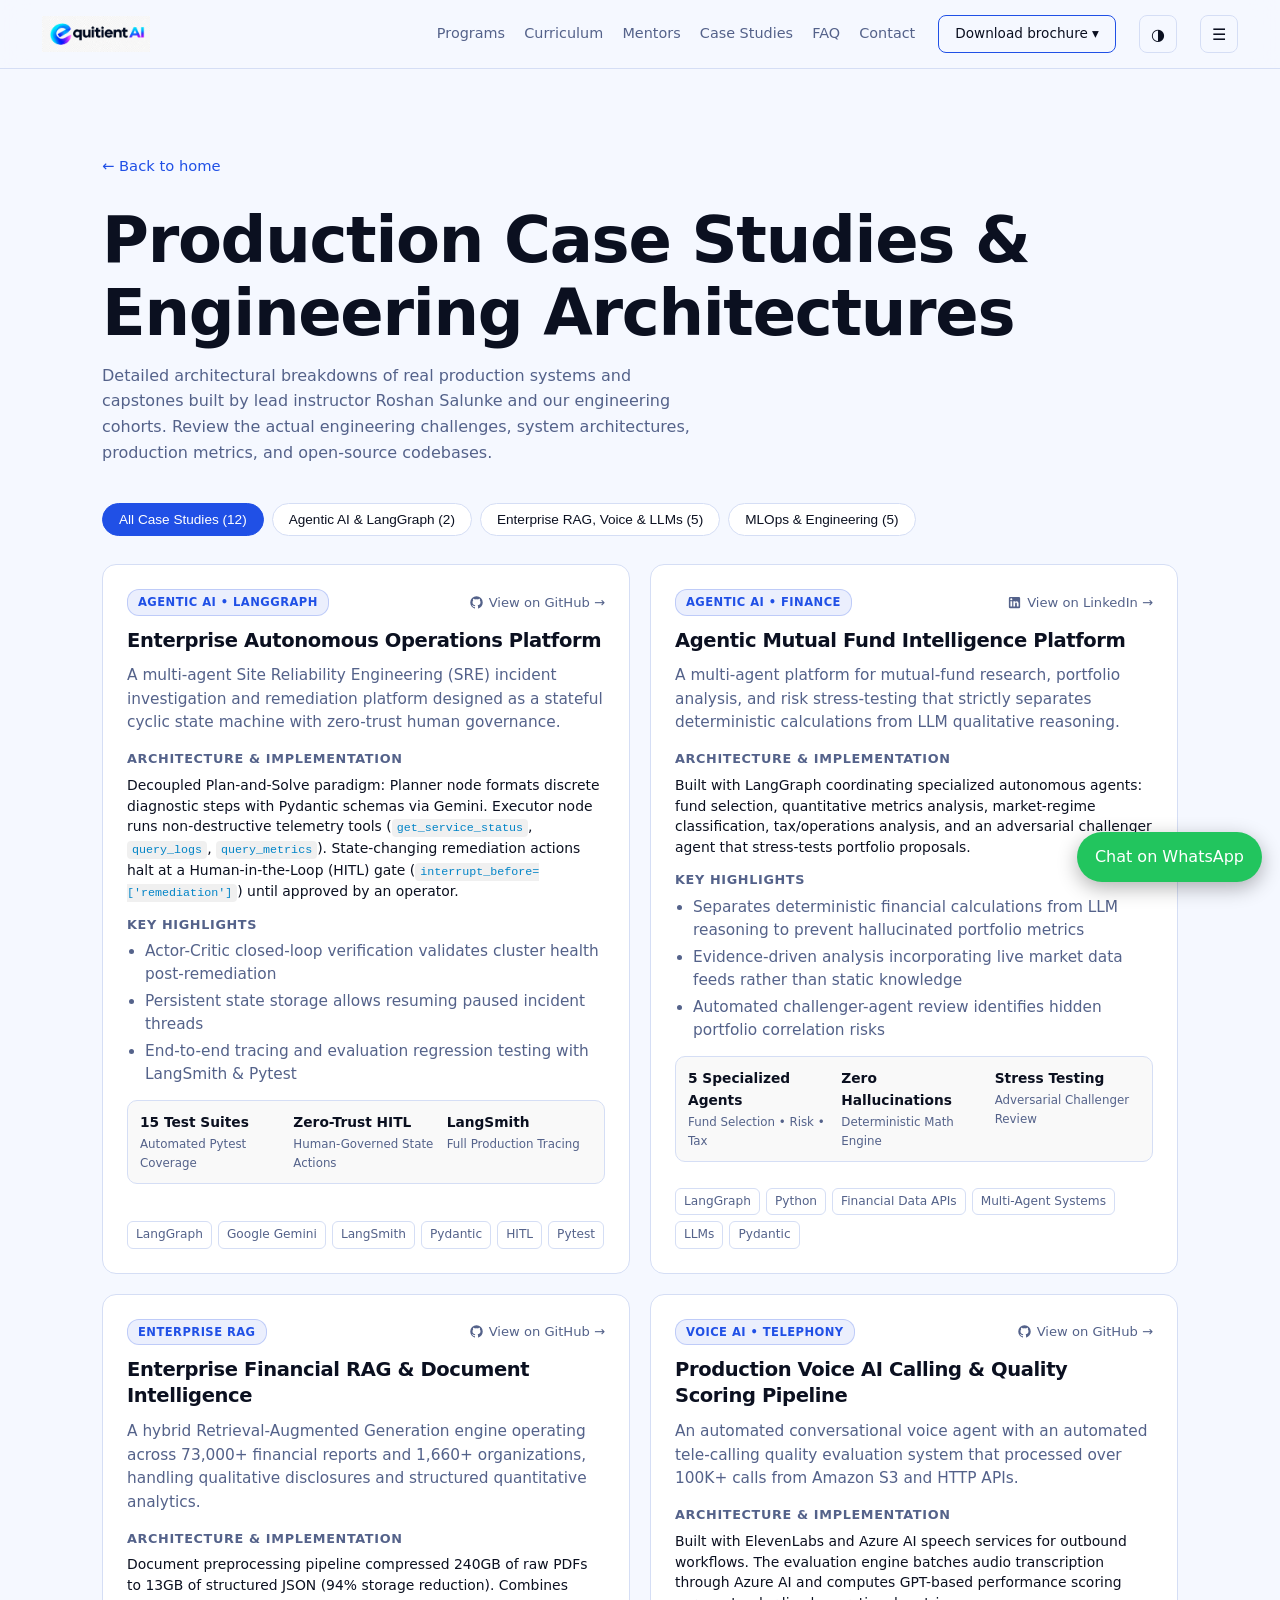
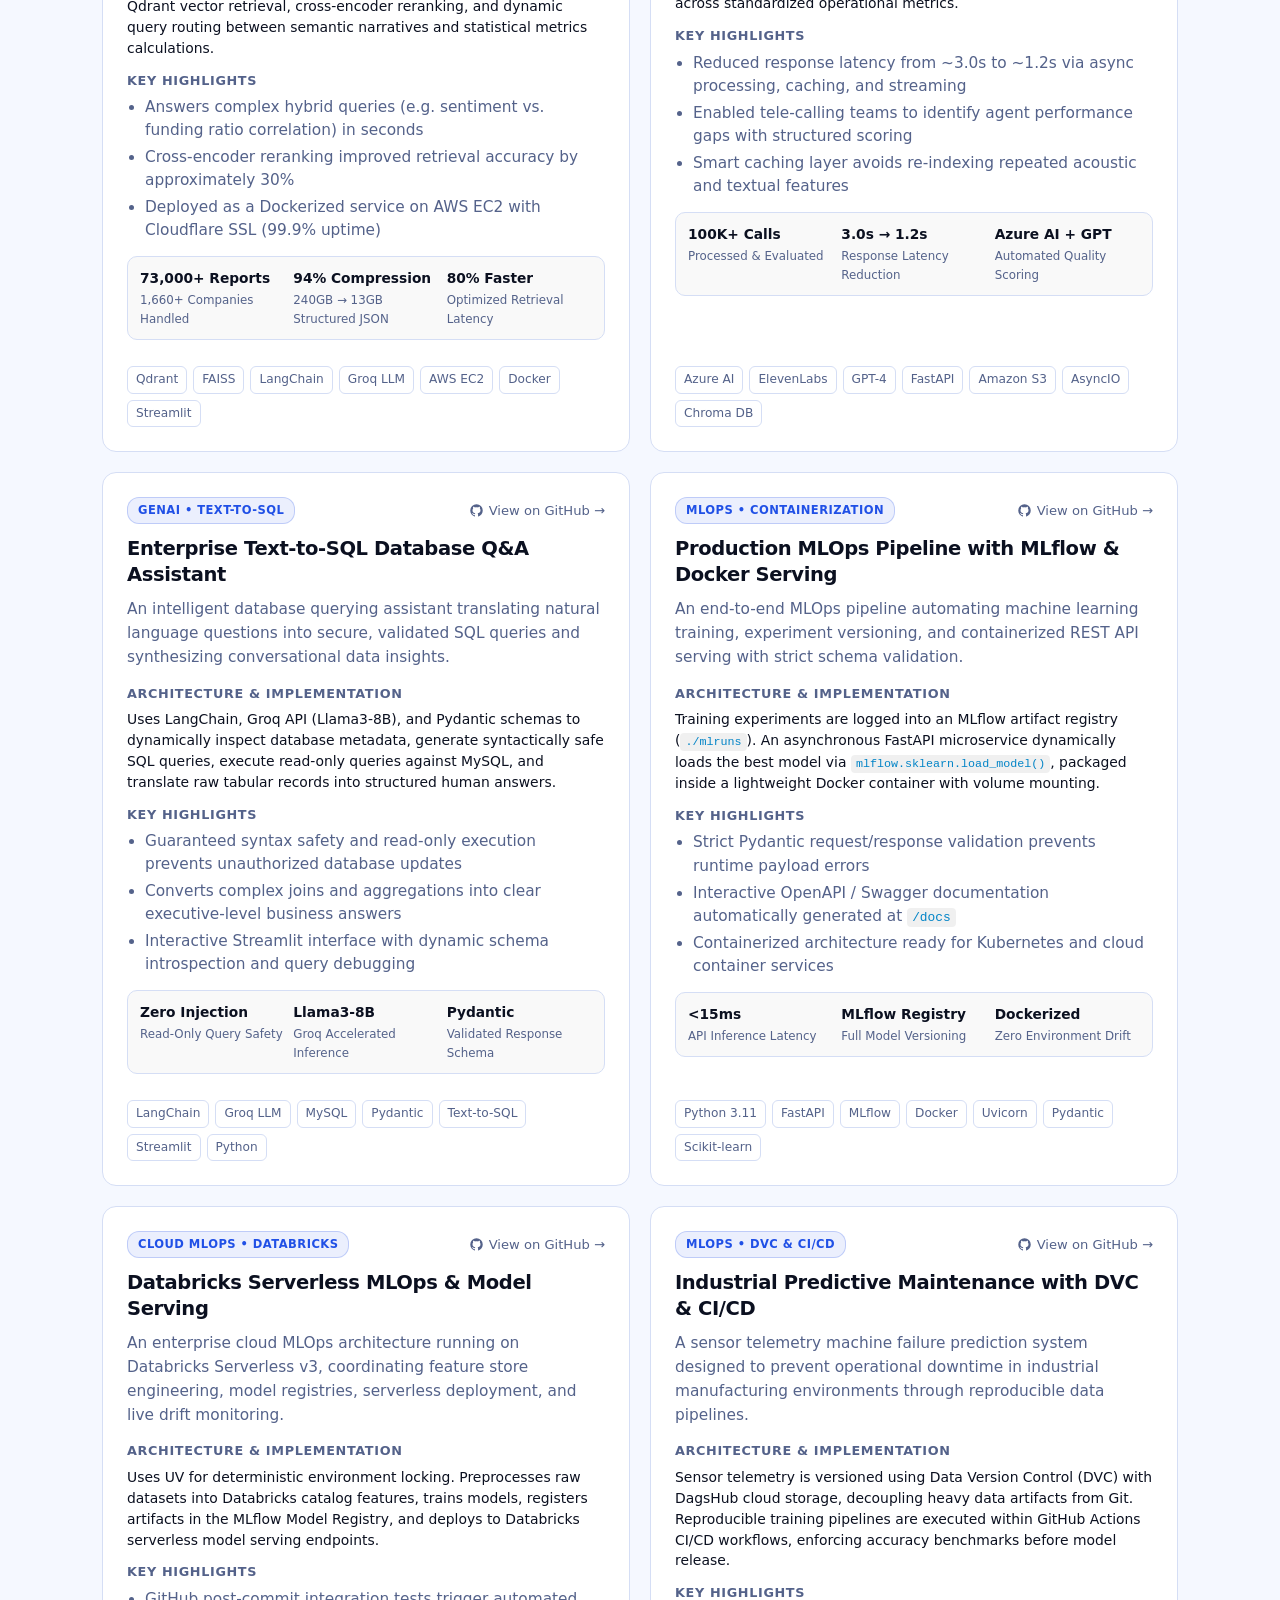
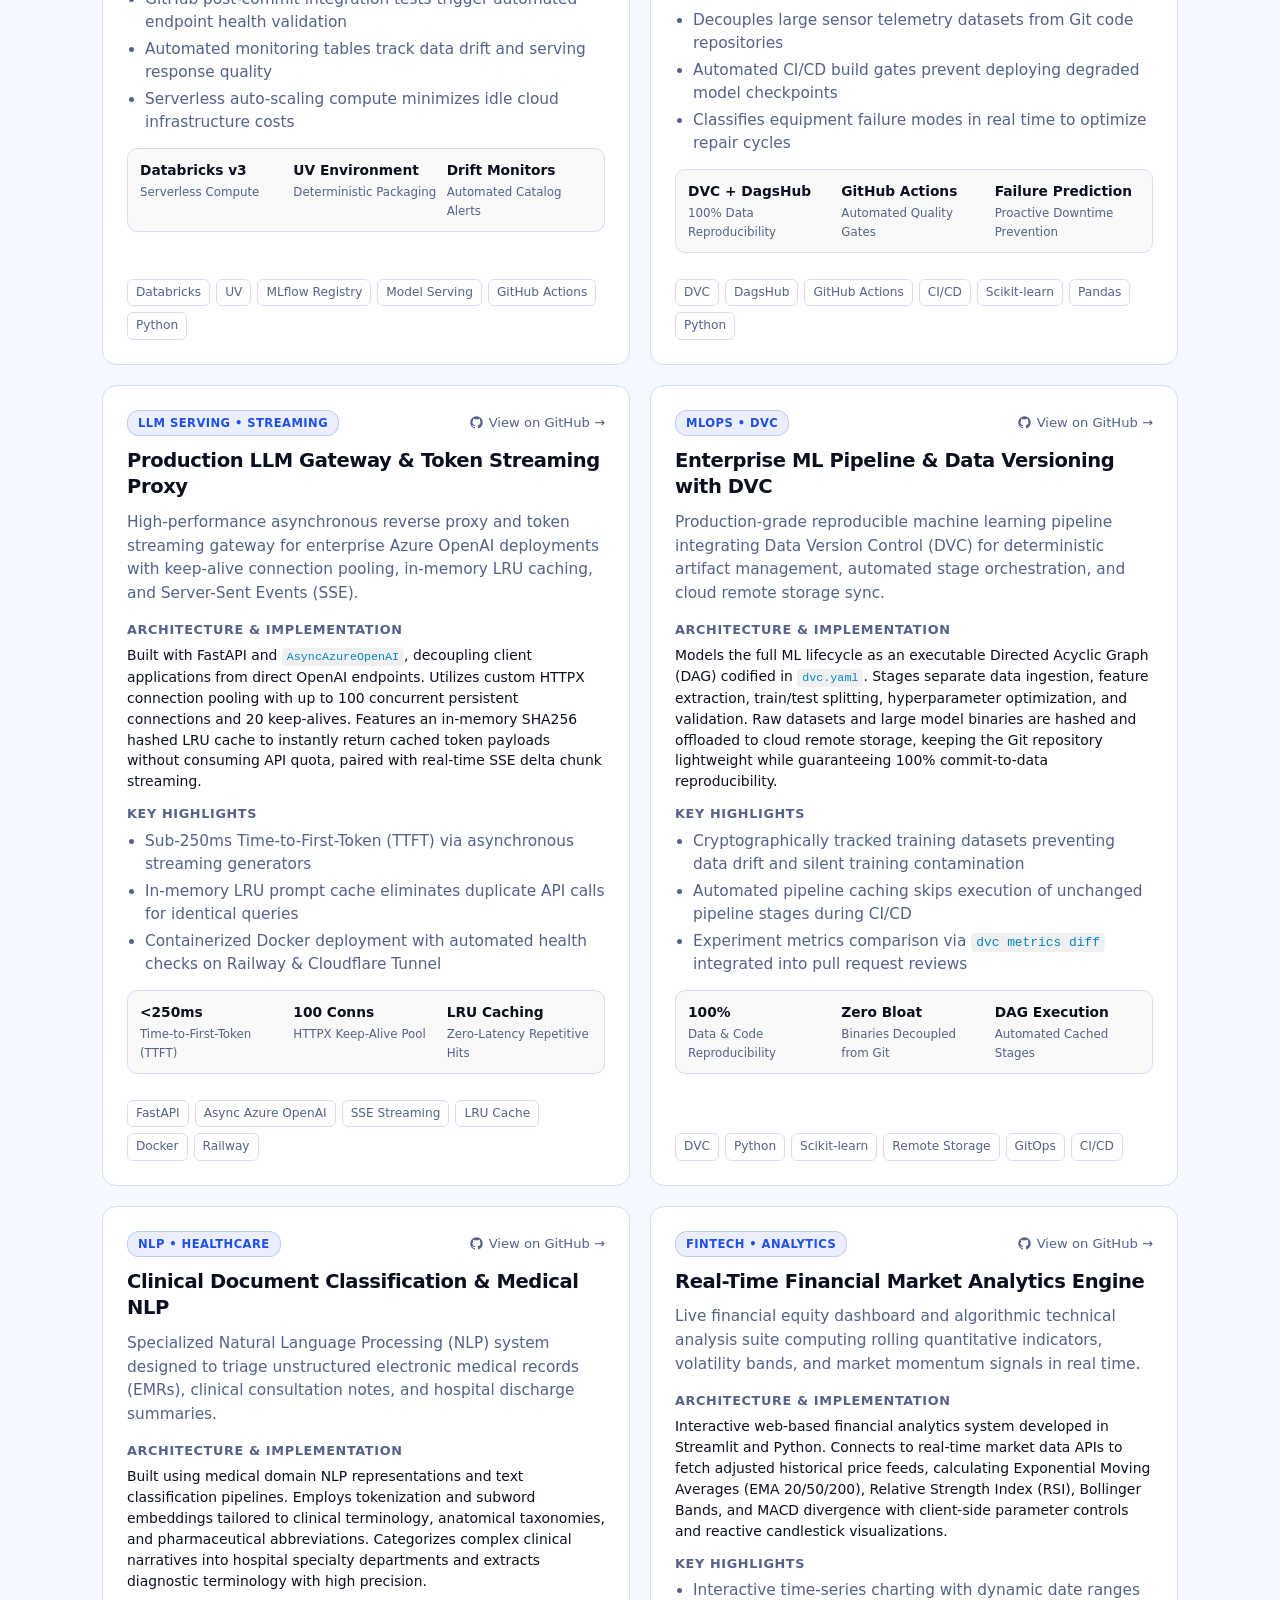
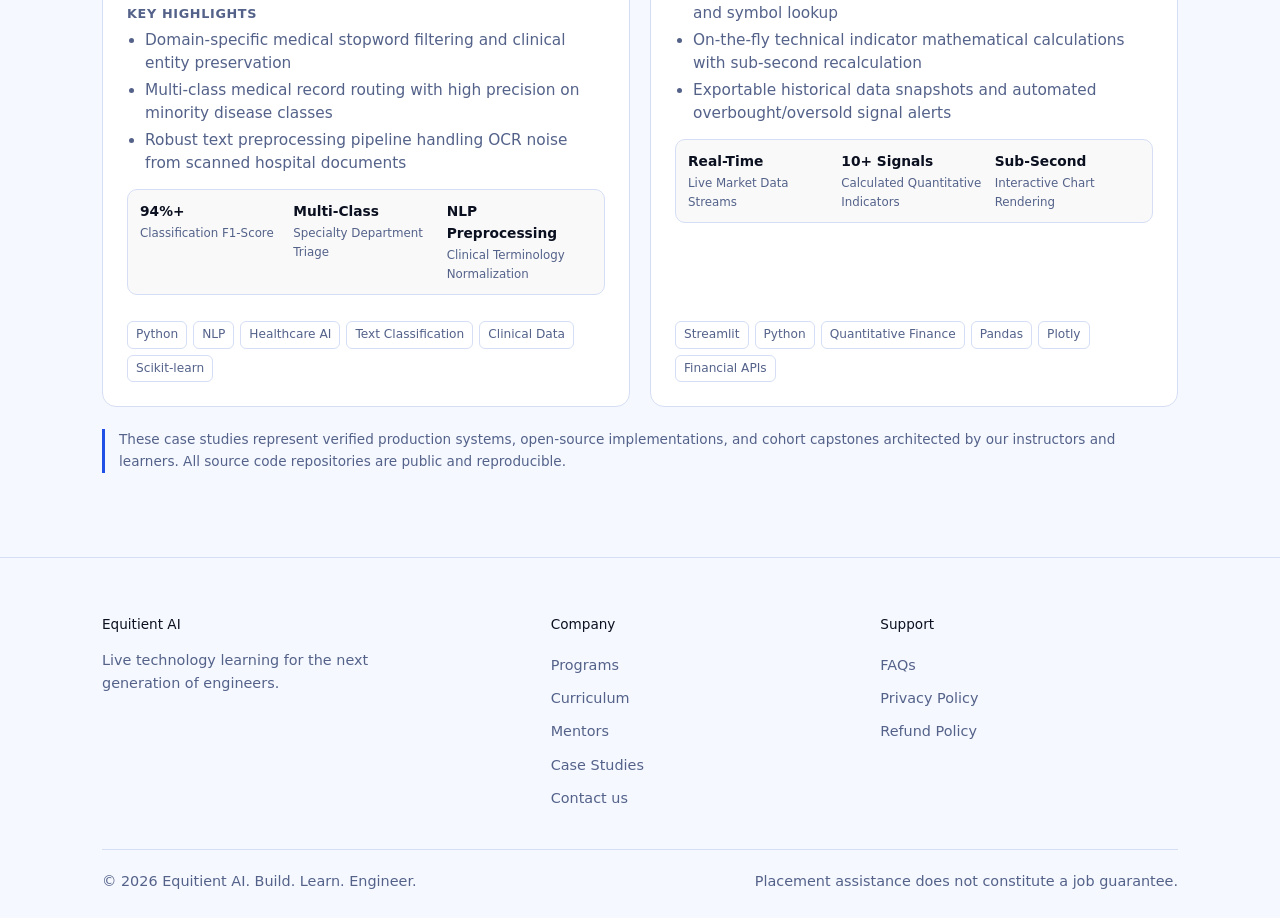
==== commit a3938b3a: "added marketing things" ====
--- a/case-studies.html
+++ b/case-studies.html
@@ -4,15 +4,15 @@
 <meta charset="utf-8">
 <meta name="viewport" content="width=device-width, initial-scale=1">
 <title>Case Studies | Equitient AI</title>
-<meta name="description" content="Real program project examples from Equitient AI's GenAI and DevOps cohorts: RAG systems, Kubernetes deployments, CI/CD pipelines and infrastructure as code.">
-<meta name="keywords" content="GenAI project examples, DevOps project examples, RAG case study, Kubernetes case study, CI/CD pipeline example, Equitient AI">
+<meta name="description" content="Real production system architectures and cohort capstones from Equitient AI's Advanced GenAI Engineer program: RAG systems, AI agents, fine-tuning and production deployments.">
+<meta name="keywords" content="GenAI project examples, RAG case study, LangGraph case study, AI agents example, QLoRA fine-tuning, production GenAI, Equitient AI">
 <meta name="robots" content="index, follow">
 <link rel="canonical" href="https://equitientai.com/case-studies.html">
 <meta name="theme-color" content="#050b1a">
 <meta property="og:type" content="website">
 <meta property="og:site_name" content="Equitient AI">
 <meta property="og:title" content="Case Studies | Equitient AI">
-<meta property="og:description" content="Real program project examples from Equitient AI's GenAI and DevOps cohorts.">
+<meta property="og:description" content="Real production architectures and capstones from Equitient AI's Advanced GenAI Engineer program.">
 <meta property="og:url" content="https://equitientai.com/case-studies.html">
 <meta property="og:image" content="https://equitientai.com/assets/img/og-cover.png">
 <meta name="twitter:card" content="summary_large_image">
@@ -49,9 +49,8 @@
 </a>
 <div class="links" id="links"><a href="index.html#programs">Programs</a><a href="index.html#curriculum">Curriculum</a><a href="index.html#mentors">Mentors</a><a href="case-studies.html">Case Studies</a><a href="index.html#faq">FAQ</a><a href="index.html#contact">Contact</a></div>
 <div class="dd" data-dd>
-<button class="btn sec dd-btn" type="button" aria-haspopup="true" aria-expanded="false">Download brochure</button>
+<button class="btn sec dd-btn" type="button" aria-haspopup="true" aria-expanded="false">Download brochure &#9662;</button>
 <div class="dd-menu" role="menu">
-<button type="button" role="menuitem" data-brochure="devops">DevOps Engineer brochure</button>
 <button type="button" role="menuitem" data-brochure="genai">Advanced GenAI Engineer brochure</button>
 </div></div>
 <button class="icon" id="theme" aria-label="Switch between dark and light theme">&#9681;</button>
@@ -64,11 +63,10 @@
 <p class="lead">Detailed architectural breakdowns of real production systems and capstones built by lead instructor Roshan Salunke and our engineering cohorts. Review the actual engineering challenges, system architectures, production metrics, and open-source codebases.</p>
 
 <div class="cs-filter" role="tablist" aria-label="Filter case studies by category">
-  <button class="cs-tab active" type="button" data-filter="all">All Case Studies (16)</button>
+  <button class="cs-tab active" type="button" data-filter="all">All Case Studies (12)</button>
   <button class="cs-tab" type="button" data-filter="agents">Agentic AI &amp; LangGraph (2)</button>
   <button class="cs-tab" type="button" data-filter="rag">Enterprise RAG, Voice &amp; LLMs (5)</button>
   <button class="cs-tab" type="button" data-filter="mlops">MLOps &amp; Engineering (5)</button>
-  <button class="cs-tab" type="button" data-filter="devops">Cloud &amp; DevOps (4)</button>
 </div>
 
 <div class="grid g2" id="csGrid">
@@ -337,104 +335,7 @@
     <div class="cs-tags"><span>DVC</span><span>DagsHub</span><span>GitHub Actions</span><span>CI/CD</span><span>Scikit-learn</span><span>Pandas</span><span>Python</span></div>
   </article>
 
-  <!-- 9. Credit Risk Prediction on AWS -->
-  <article class="card cs-card" data-category="devops">
-    <div>
-      <div class="cs-top">
-        <span class="cs-badge devops">ML &bull; Cloud CI/CD</span>
-        <a class="cs-github" href="https://github.com/roshan9900/Credit-Card-Default-Prediction" target="_blank" rel="noopener noreferrer">
-          <svg viewBox="0 0 24 24" width="15" height="15" fill="currentColor" aria-hidden="true"><path d="M12 2A10 10 0 0 0 2 12c0 4.42 2.87 8.17 6.84 9.5.5.08.66-.23.66-.5v-1.69c-2.77.6-3.36-1.34-3.36-1.34-.46-1.16-1.11-1.47-1.11-1.47-.91-.62.07-.6.07-.6 1 .07 1.53 1.03 1.53 1.03.87 1.52 2.34 1.07 2.91.83.1-.65.35-1.09.63-1.34-2.22-.25-4.55-1.11-4.55-4.92 0-1.11.38-2 1.03-2.71-.1-.25-.45-1.29.1-2.64 0 0 .84-.27 2.75 1.02.79-.22 1.65-.33 2.5-.33.85 0 1.71.11 2.5.33 1.91-1.29 2.75-1.02 2.75-1.02.55 1.35.2 2.39.1 2.64.65.71 1.03 1.6 1.03 2.71 0 3.82-2.34 4.66-4.57 4.91.36.31.69.92.69 1.85V21c0 .27.16.59.67.5C19.14 20.16 22 16.42 22 12A10 10 0 0 0 12 2z"/></svg>
-          View on GitHub &rarr;
-        </a>
-      </div>
-      <h3>Credit Risk Prediction Pipeline with AWS CI/CD</h3>
-      <p class="cs-desc">An end-to-end credit risk evaluation pipeline processing 150K+ records with cost-sensitive XGBoost tuning, containerized Docker deployment, and automated GitHub Actions CI/CD.</p>
-      <div class="cs-section">
-        <h4>Architecture &amp; Implementation</h4>
-        <p>Handles severe class imbalance through specialized transformations and cost-sensitive hyperparameter tuning across 8 machine learning models, achieving a ROC-AUC of 0.81. Packaged as a Docker container deployed to AWS with an automated GitHub Actions release workflow.</p>
-      </div>
-      <div class="cs-section">
-        <h4>Key Highlights</h4>
-        <ul>
-          <li>Improved F1-score from 0.68 to 0.80 and accuracy by 12% on evaluation splits</li>
-          <li>Containerized and deployed on AWS with ~1.5s inference latency</li>
-          <li>Automated GitHub Actions CI/CD reduced deployment cycle time by 80%</li>
-        </ul>
-      </div>
-      <div class="cs-metrics">
-        <div class="cs-metric-item"><b>150K+ Records</b><span>Trained &amp; Validated</span></div>
-        <div class="cs-metric-item"><b>0.68 &rarr; 0.80</b><span>F1-Score Improvement</span></div>
-        <div class="cs-metric-item"><b>80% Faster</b><span>CI/CD Deployment Cycle</span></div>
-      </div>
-    </div>
-    <div class="cs-tags"><span>Python</span><span>XGBoost</span><span>Scikit-learn</span><span>Docker</span><span>AWS</span><span>GitHub Actions</span><span>CI/CD</span></div>
-  </article>
-
-  <!-- 10. Cloud-Native Kubernetes GitOps -->
-  <article class="card cs-card" data-category="devops">
-    <div>
-      <div class="cs-top">
-        <span class="cs-badge devops">Cloud &bull; DevOps &bull; GitOps</span>
-        <a class="cs-github cs-source-li" href="https://www.linkedin.com/in/roshan-salunke-865425263/recent-activity/all/" target="_blank" rel="noopener noreferrer">
-          <svg viewBox="0 0 24 24" width="15" height="15" fill="currentColor" aria-hidden="true"><path d="M19 3a2 2 0 0 1 2 2v14a2 2 0 0 1-2 2H5a2 2 0 0 1-2-2V5a2 2 0 0 1 2-2h14m-.5 15.5v-5.3a3.26 3.26 0 0 0-3.26-3.26c-.85 0-1.84.52-2.28 1.3v-1.11h-2.79v8.37h2.79v-4.93c0-.77.62-1.4 1.39-1.4a1.4 1.4 0 0 1 1.4 1.4v4.93h2.75M6.88 8.56a1.68 1.68 0 0 0 1.68-1.68c0-.93-.75-1.69-1.68-1.69a1.69 1.69 0 0 0-1.69 1.69c0 .93.76 1.68 1.69 1.68m1.39 9.94v-8.37H5.5v8.37h2.77z"/></svg>
-          View on LinkedIn &rarr;
-        </a>
-      </div>
-      <h3>Cloud-Native Kubernetes GitOps Deployment with Argo CD</h3>
-      <p class="cs-desc">Production-grade multi-service application containerization and declarative GitOps orchestration on Kubernetes with automated canary rollouts and full observability.</p>
-      <div class="cs-section">
-        <h4>Architecture &amp; Implementation</h4>
-        <p>Multi-tier microservices packaged as optimized multi-stage Docker containers and orchestrated on Kubernetes via Helm charts. Argo CD continuously reconciles Git repository changes directly into cluster state.</p>
-      </div>
-      <div class="cs-section">
-        <h4>Key Highlights</h4>
-        <ul>
-          <li>Zero-downtime rolling updates with Horizontal Pod Autoscaling (HPA)</li>
-          <li>Ingress routing with automated TLS certificate renewals via cert-manager</li>
-          <li>Prometheus metrics scraping paired with interactive Grafana service dashboards</li>
-        </ul>
-      </div>
-      <div class="cs-metrics">
-        <div class="cs-metric-item"><b>Zero-Downtime</b><span>Automated Rolling Deployments</span></div>
-        <div class="cs-metric-item"><b>Argo CD GitOps</b><span>Continuous Cluster Sync</span></div>
-        <div class="cs-metric-item"><b>Prometheus &bull; Grafana</b><span>Real-Time Health Alerts</span></div>
-      </div>
-    </div>
-    <div class="cs-tags"><span>Kubernetes</span><span>Docker</span><span>Helm</span><span>Argo CD</span><span>Prometheus</span><span>Grafana</span><span>NGINX Ingress</span></div>
-  </article>
-
-  <!-- 11. Terraform Multi-Cloud -->
-  <article class="card cs-card" data-category="devops">
-    <div>
-      <div class="cs-top">
-        <span class="cs-badge devops">Infrastructure as Code</span>
-        <a class="cs-github cs-source-li" href="https://www.linkedin.com/in/roshan-salunke-865425263/recent-activity/all/" target="_blank" rel="noopener noreferrer">
-          <svg viewBox="0 0 24 24" width="15" height="15" fill="currentColor" aria-hidden="true"><path d="M19 3a2 2 0 0 1 2 2v14a2 2 0 0 1-2 2H5a2 2 0 0 1-2-2V5a2 2 0 0 1 2-2h14m-.5 15.5v-5.3a3.26 3.26 0 0 0-3.26-3.26c-.85 0-1.84.52-2.28 1.3v-1.11h-2.79v8.37h2.79v-4.93c0-.77.62-1.4 1.39-1.4a1.4 1.4 0 0 1 1.4 1.4v4.93h2.75M6.88 8.56a1.68 1.68 0 0 0 1.68-1.68c0-.93-.75-1.69-1.68-1.69a1.69 1.69 0 0 0-1.69 1.69c0 .93.76 1.68 1.69 1.68m1.39 9.94v-8.37H5.5v8.37h2.77z"/></svg>
-          View on LinkedIn &rarr;
-        </a>
-      </div>
-      <h3>Multi-Cloud Infrastructure as Code with Terraform</h3>
-      <p class="cs-desc">Codified, repeatable infrastructure provisioning across AWS and Azure using modular Terraform architectures, remote state locking, and automated cost estimation.</p>
-      <div class="cs-section">
-        <h4>Architecture &amp; Implementation</h4>
-        <p>Modular Terraform codebases provisioning VPCs, VNets, subnetting, security groups, managed databases, and IAM policies across AWS and Azure with centralized remote state locking in AWS S3 and DynamoDB.</p>
-      </div>
-      <div class="cs-section">
-        <h4>Key Highlights</h4>
-        <ul>
-          <li>Pre-apply automated cost forecasting via Infracost integrated into CI/CD</li>
-          <li>Strict least-privilege security policies and automated secret rotation</li>
-          <li>Repeatable disaster recovery environments created with single-command execution</li>
-        </ul>
-      </div>
-      <div class="cs-metrics">
-        <div class="cs-metric-item"><b>AWS &amp; Azure</b><span>Multi-Cloud Architecture</span></div>
-        <div class="cs-metric-item"><b>S3 + DynamoDB</b><span>State Locking &amp; Encryption</span></div>
-        <div class="cs-metric-item"><b>Infracost</b><span>Automated Cloud Budget Guard</span></div>
-      </div>
-    </div>
-    <div class="cs-tags"><span>Terraform</span><span>AWS (VPC, EC2, IAM)</span><span>Azure (VNet, VMs)</span><span>Infracost</span><span>CI/CD</span><span>Security</span></div>
-  </article>
+
 
   <!-- 12. Production LLM Gateway & Token Streaming Proxy -->
   <article class="card cs-card" data-category="rag">
@@ -469,44 +370,12 @@
     <div class="cs-tags"><span>FastAPI</span><span>Async Azure OpenAI</span><span>SSE Streaming</span><span>LRU Cache</span><span>Docker</span><span>Railway</span></div>
   </article>
 
-  <!-- 13. High-Scale Click Fraud Detection on AWS & Azure -->
-  <article class="card cs-card" data-category="devops">
-    <div>
-      <div class="cs-top">
-        <span class="cs-badge devops">Cloud &bull; Fraud Detection</span>
-        <a class="cs-github" href="https://github.com/roshan9900/AdTracking-Fraud-Detection-AWS-Azure-" target="_blank" rel="noopener noreferrer">
-          <svg viewBox="0 0 24 24" width="15" height="15" fill="currentColor" aria-hidden="true"><path d="M12 2A10 10 0 0 0 2 12c0 4.42 2.87 8.17 6.84 9.5.5.08.66-.23.66-.5v-1.69c-2.77.6-3.36-1.34-3.36-1.34-.46-1.16-1.11-1.47-1.11-1.47-.91-.62.07-.6.07-.6 1 .07 1.53 1.03 1.53 1.03.87 1.52 2.34 1.07 2.91.83.1-.65.35-1.09.63-1.34-2.22-.25-4.55-1.11-4.55-4.92 0-1.11.38-2 1.03-2.71-.1-.25-.45-1.29.1-2.64 0 0 .84-.27 2.75 1.02.79-.22 1.65-.33 2.5-.33.85 0 1.71.11 2.5.33 1.91-1.29 2.75-1.02 2.75-1.02.55 1.35.2 2.39.1 2.64.65.71 1.03 1.6 1.03 2.71 0 3.82-2.34 4.66-4.57 4.91.36.31.69.92.69 1.85V21c0 .27.16.59.67.5C19.14 20.16 22 16.42 22 12A10 10 0 0 0 12 2z"/></svg>
-          View on GitHub &rarr;
-        </a>
-      </div>
-      <h3>High-Scale Click Fraud Detection on AWS &amp; Azure</h3>
-      <p class="cs-desc">Distributed machine learning pipeline processing massive imbalanced mobile clickstream data to identify fraudulent click farms and bot clicks in real time across AWS EC2 and Azure virtual instances.</p>
-      <div class="cs-section">
-        <h4>Architecture &amp; Implementation</h4>
-        <p>Engineered for extreme class imbalance (&lt;0.2% positive fraud rate) across tens of millions of mobile ad clicks. Implements custom temporal feature engineering (rolling click frequency per IP-device-channel window, delta to next click), downsampling, and gradient-boosted decision trees trained and validated on cloud compute clusters.</p>
-      </div>
-      <div class="cs-section">
-        <h4>Key Highlights</h4>
-        <ul>
-          <li>Handled high-cardinality IP, app, device, and OS attributes using categorical frequency encoding</li>
-          <li>Optimized ROC-AUC and PR-AUC to protect advertising budgets from bot network depletion</li>
-          <li>Benchmarked and executed across AWS and Azure cloud compute environments with automated logging</li>
-        </ul>
-      </div>
-      <div class="cs-metrics">
-        <div class="cs-metric-item"><b>99.8%</b><span>ROC-AUC Metric</span></div>
-        <div class="cs-metric-item"><b>&lt;0.2%</b><span>Severe Class Imbalance Handled</span></div>
-        <div class="cs-metric-item"><b>AWS &bull; Azure</b><span>Cloud Distributed Pipeline</span></div>
-      </div>
-    </div>
-    <div class="cs-tags"><span>LightGBM</span><span>Python</span><span>AWS EC2</span><span>Azure VMs</span><span>Feature Engineering</span><span>CloudWatch</span></div>
-  </article>
 
   <!-- 14. ML Pipeline & Data Versioning with DVC -->
   <article class="card cs-card" data-category="mlops">
     <div>
       <div class="cs-top">
-        <span class="cs-badge devops">MLOps &bull; DVC</span>
+        <span class="cs-badge">MLOps &bull; DVC</span>
         <a class="cs-github" href="https://github.com/roshan9900/mlops_dvc" target="_blank" rel="noopener noreferrer">
           <svg viewBox="0 0 24 24" width="15" height="15" fill="currentColor" aria-hidden="true"><path d="M12 2A10 10 0 0 0 2 12c0 4.42 2.87 8.17 6.84 9.5.5.08.66-.23.66-.5v-1.69c-2.77.6-3.36-1.34-3.36-1.34-.46-1.16-1.11-1.47-1.11-1.47-.91-.62.07-.6.07-.6 1 .07 1.53 1.03 1.53 1.03.87 1.52 2.34 1.07 2.91.83.1-.65.35-1.09.63-1.34-2.22-.25-4.55-1.11-4.55-4.92 0-1.11.38-2 1.03-2.71-.1-.25-.45-1.29.1-2.64 0 0 .84-.27 2.75 1.02.79-.22 1.65-.33 2.5-.33.85 0 1.71.11 2.5.33 1.91-1.29 2.75-1.02 2.75-1.02.55 1.35.2 2.39.1 2.64.65.71 1.03 1.6 1.03 2.71 0 3.82-2.34 4.66-4.57 4.91.36.31.69.92.69 1.85V21c0 .27.16.59.67.5C19.14 20.16 22 16.42 22 12A10 10 0 0 0 12 2z"/></svg>
           View on GitHub &rarr;
--- a/style.css
+++ b/style.css
@@ -11,12 +11,14 @@
 h2{font-size:clamp(1.7rem,3.4vw,2.4rem);margin-bottom:12px}
 .lead{color:var(--mut);max-width:60ch;margin-bottom:38px}
 .grad{background:var(--g);-webkit-background-clip:text;background-clip:text;color:transparent}
-header{position:sticky;top:0;z-index:20;background:color-mix(in srgb,var(--bg) 88%,transparent);backdrop-filter:blur(12px);border-bottom:1px solid var(--line)}
-nav{display:flex;align-items:center;gap:26px;height:68px}
-.brand{display:flex;align-items:center;gap:10px;font-weight:600;font-size:1.15rem}
+header{position:sticky;top:0;z-index:100;background:color-mix(in srgb,var(--bg) 88%,transparent);backdrop-filter:blur(14px);-webkit-backdrop-filter:blur(14px);border-bottom:1px solid var(--line)}
+header .wrap{max-width:1240px}
+nav{display:flex;align-items:center;gap:clamp(14px,1.8vw,28px);height:68px}
+.brand{display:flex;align-items:center;gap:10px;font-weight:600;font-size:1.15rem;flex:none}
 .brand-mark{
-    width:180px;
-    height:auto;
+    width:auto;
+    height:36px;
+    max-width:155px;
     object-fit:contain;
     flex:none;
 }
@@ -34,13 +36,17 @@
     display:none;
 }
 .brand small{display:block;font-size:.55rem;letter-spacing:.16em;color:var(--mut);font-weight:400;margin-top:-4px}
-.links{display:flex;gap:22px;margin-left:auto;font-size:.93rem;color:var(--mut)}
+.links{display:flex;align-items:center;gap:clamp(12px,1.5vw,22px);margin-left:auto;font-size:.9rem;color:var(--mut)}
+.links a{white-space:nowrap;transition:color .15s;font-weight:500}
 .links a:hover{color:var(--tx)}
-.btn{display:inline-flex;align-items:center;gap:8px;padding:12px 24px;border-radius:10px;font:inherit;font-weight:500;border:1px solid var(--acc);cursor:pointer;transition:transform .15s,background .2s}
+.btn{display:inline-flex;align-items:center;gap:8px;padding:12px 24px;border-radius:10px;font:inherit;font-weight:500;border:1px solid var(--acc);cursor:pointer;transition:transform .15s,background .2s;white-space:nowrap}
 .btn:active{transform:scale(.97)}
 .pri{background:var(--acc);color:#fff}.pri:hover{filter:brightness(1.1)}
 .sec{background:transparent;color:var(--tx)}.sec:hover{background:var(--glow)}
-.icon{width:40px;height:40px;border-radius:10px;border:1px solid var(--line);background:transparent;color:var(--tx);cursor:pointer;font-size:1.1rem}
+nav .dd{flex:none}
+nav .dd-btn{padding:8px 16px;height:38px;font-size:.85rem;border-radius:8px;white-space:nowrap;font-weight:500;display:inline-flex;align-items:center;gap:6px}
+nav .icon{width:38px;height:38px;border-radius:8px;border:1px solid var(--line);background:transparent;color:var(--tx);cursor:pointer;font-size:1rem;display:inline-flex;align-items:center;justify-content:center;flex:none;transition:border-color .15s,background .15s}
+nav .icon:hover{border-color:var(--acc);background:var(--glow)}
 .menu{display:none}
 .hero{padding:88px 0 70px;background:radial-gradient(900px 500px at 85% 20%,var(--glow),transparent 70%)}
 .hero .wrap{display:grid;grid-template-columns:1.1fr .9fr;gap:40px;align-items:center}
@@ -89,11 +95,11 @@
 .fbottom{border-top:1px solid var(--line);padding-top:20px;display:flex;justify-content:space-between;flex-wrap:wrap;gap:10px}
 @media(max-width:700px){.fgrid{grid-template-columns:1fr 1fr}}
 .wa{position:fixed;right:18px;bottom:18px;background:#22c55e;color:#fff;padding:12px 18px;border-radius:99px;font-weight:500;box-shadow:0 6px 20px rgba(0,0,0,.3);z-index:15}
-@media(max-width:860px){
+@media(max-width:960px){
 .hero .wrap,.contact,.g2,.g3,.steps,.row{grid-template-columns:1fr}
-.links{display:none;position:absolute;top:68px;left:0;right:0;flex-direction:column;background:var(--bg);padding:18px 22px;border-bottom:1px solid var(--line)}
+.links{display:none;position:absolute;top:68px;left:0;right:0;flex-direction:column;background:var(--bg);padding:18px 22px;border-bottom:1px solid var(--line);gap:14px}
 .links.open{display:flex}.menu{display:block;margin-left:auto}.links{margin-left:0}
-nav>.btn{display:none}section{padding:60px 0}}
+nav>.btn,nav .dd{display:none}section{padding:60px 0}}
 @media(prefers-reduced-motion:reduce){*{transition:none!important;scroll-behavior:auto!important}}
 .dd{position:relative;display:inline-block}
 .dd-menu{position:absolute;top:calc(100% + 8px);right:0;min-width:240px;background:var(--card);border:1px solid var(--line);border-radius:12px;padding:8px;display:none;box-shadow:0 12px 30px rgba(0,0,0,.28);z-index:30}
@@ -313,4 +319,20 @@
 .consult-strip p{font-size:.86rem;color:var(--mut);line-height:1.5;margin-bottom:12px}
 :root[data-theme=light] .consult-strip{background:rgba(32,80,230,.06);border-color:rgba(32,80,230,.2)}
 
+/* Pricing Anchor Badge & Seat Reservation Banner */
+.prog-badges-row{display:flex;align-items:center;gap:8px;flex-wrap:wrap;margin-bottom:12px}
+.prog-badges-row .prog-badge{margin-bottom:0}
+.price-anchor-badge{display:inline-block;font-size:.76rem;font-weight:600;padding:4px 10px;border-radius:20px;background:rgba(34,197,94,.12);border:1px solid rgba(34,197,94,.32);color:#22c55e;letter-spacing:.03em}
+.price-anchor-badge del{color:var(--mut);margin-right:2px;font-weight:400}
+.price-anchor-badge b{color:#4ade80;font-weight:700}
+:root[data-theme=light] .price-anchor-badge{background:rgba(34,197,94,.08);border-color:rgba(34,197,94,.3);color:#15803d}
+:root[data-theme=light] .price-anchor-badge b{color:#166534}
+
+.reserve-seat-banner{background:rgba(59,130,246,.08);border:1px solid rgba(59,130,246,.28);border-radius:10px;padding:10px 14px;margin:10px 0 14px}
+.reserve-badge{display:inline-block;font-size:.7rem;font-weight:700;text-transform:uppercase;letter-spacing:.05em;color:#60a5fa;background:rgba(59,130,246,.14);border:1px solid rgba(59,130,246,.28);padding:2px 8px;border-radius:6px;margin-bottom:6px}
+.reserve-seat-banner p{font-size:.86rem;color:var(--tx);line-height:1.45;margin:0}
+:root[data-theme=light] .reserve-seat-banner{background:rgba(37,99,235,.06);border-color:rgba(37,99,235,.22)}
+:root[data-theme=light] .reserve-badge{color:#1d4ed8;background:rgba(37,99,235,.08);border-color:rgba(37,99,235,.2)}
+
+
 
